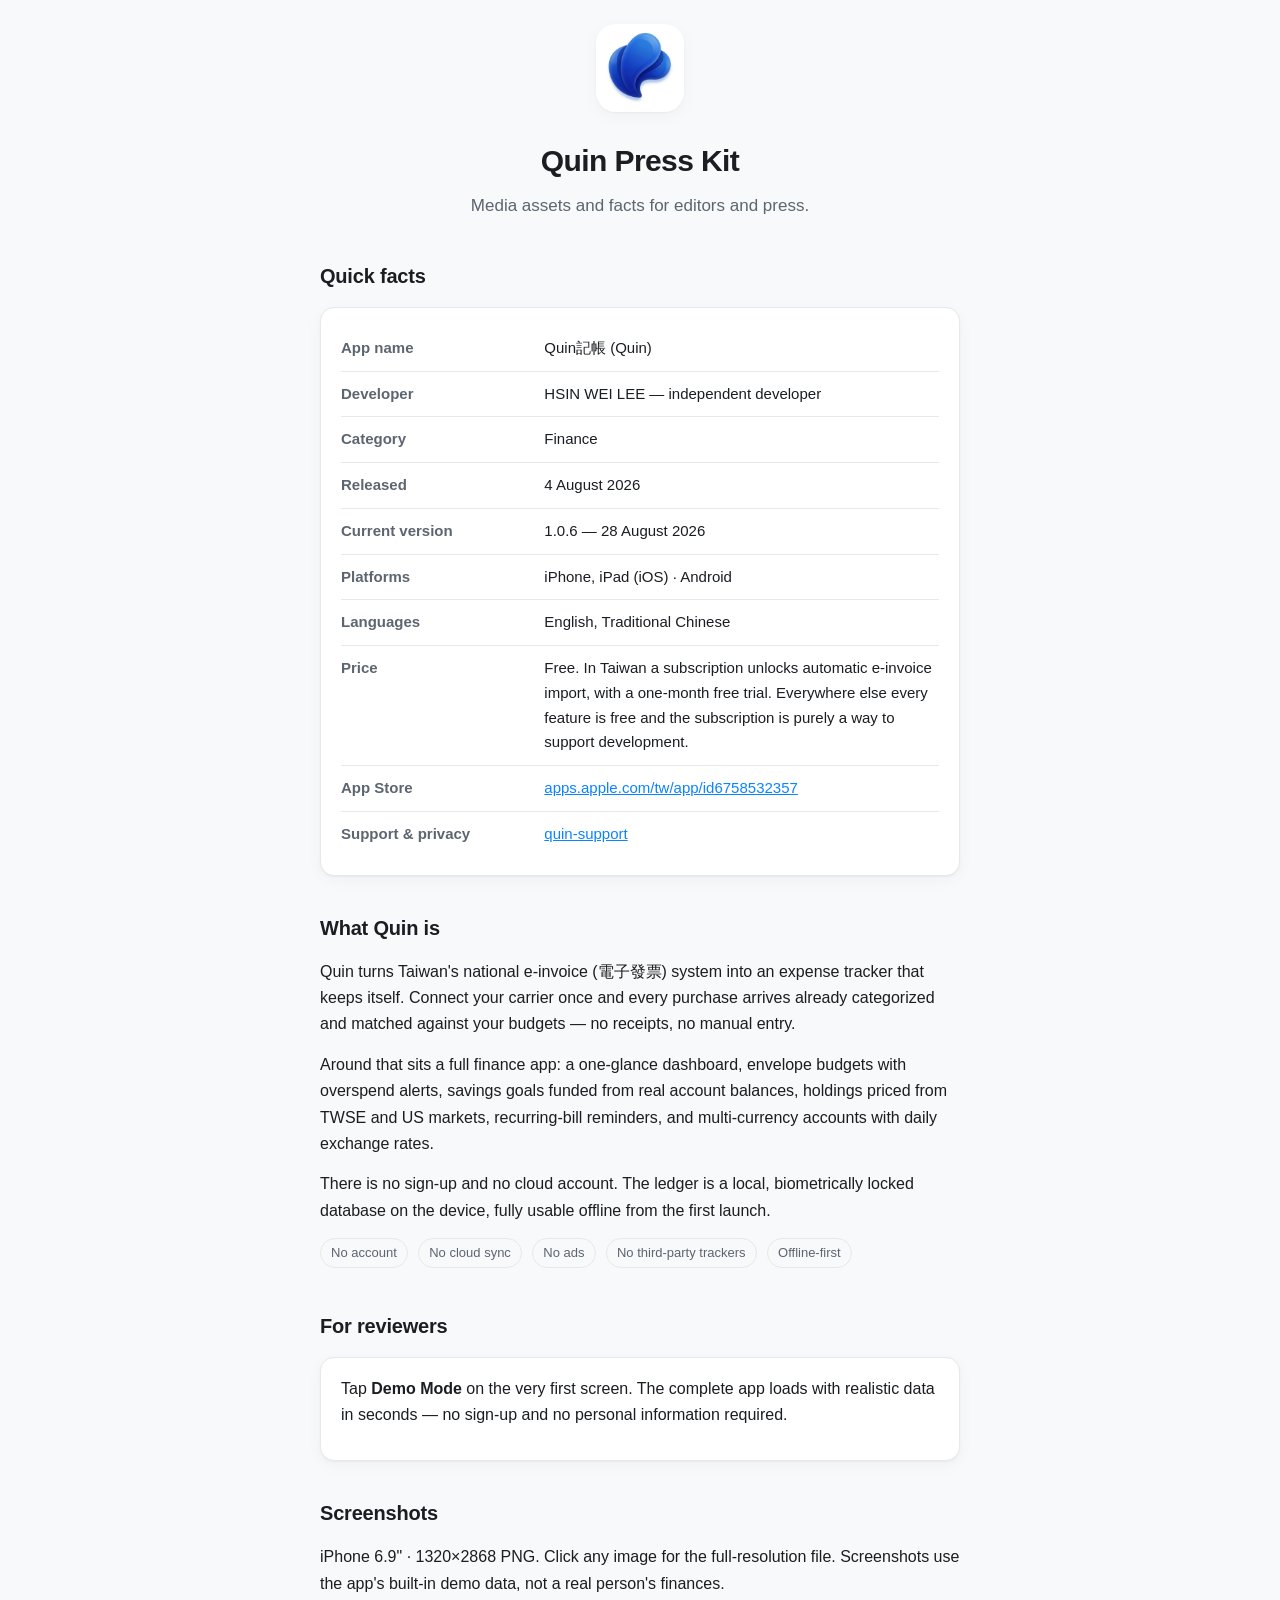
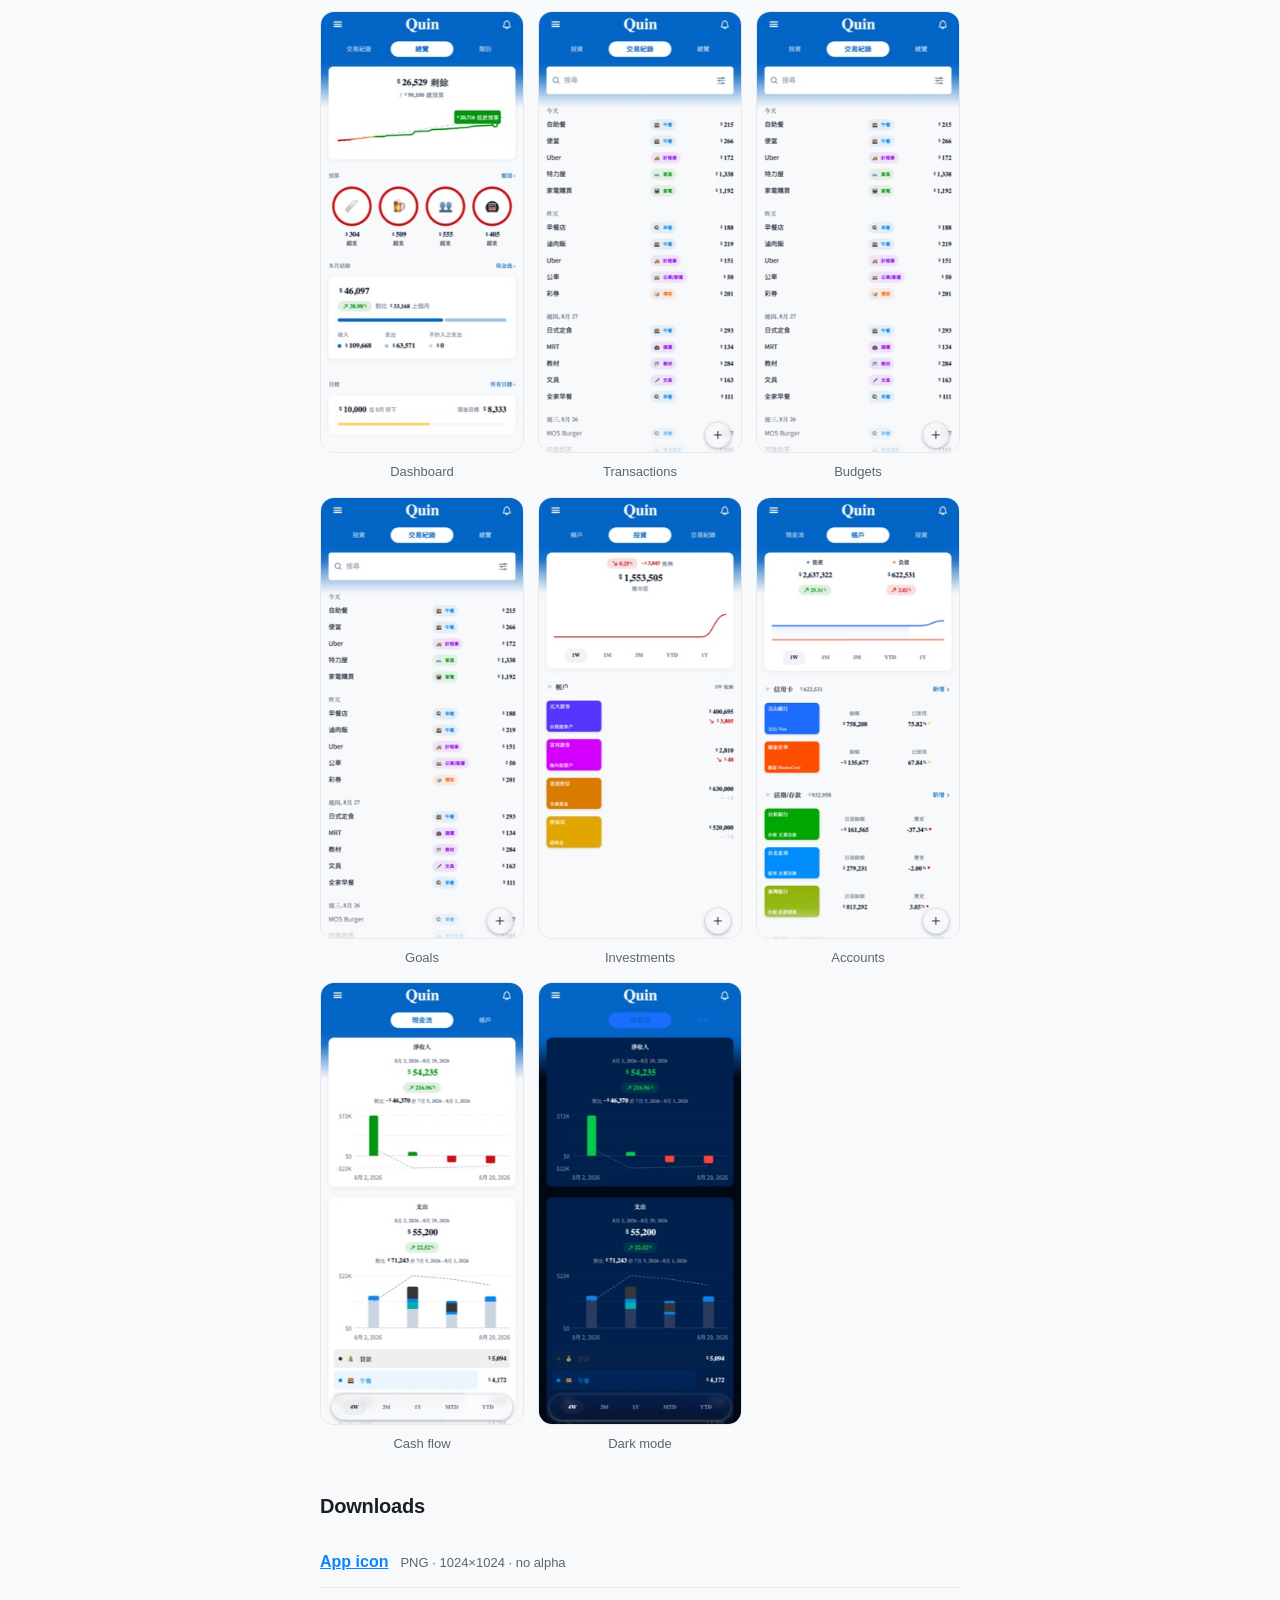
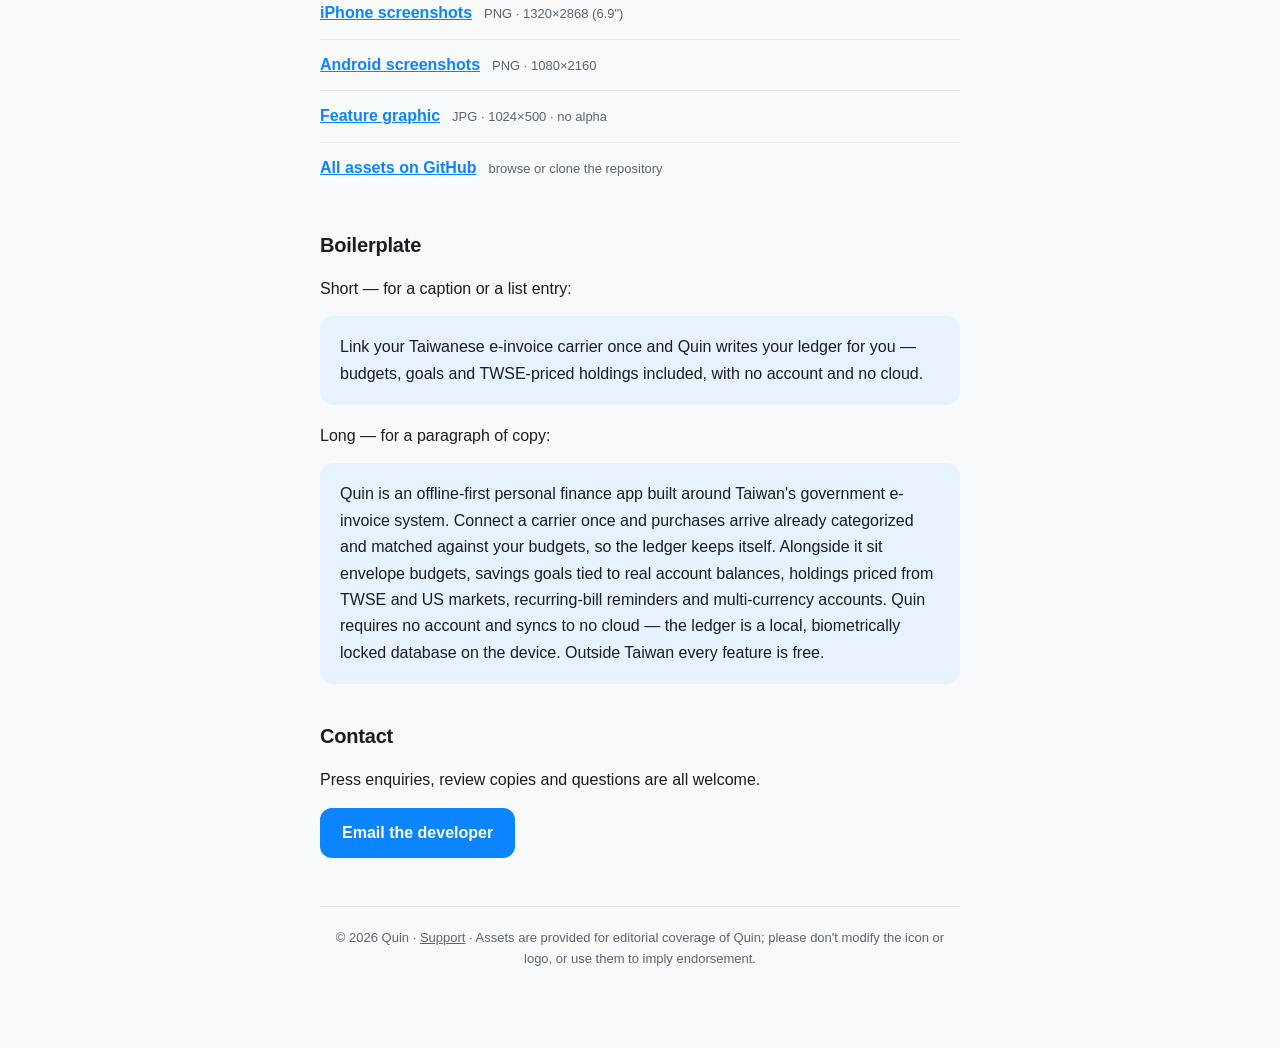
==== index.html @ 8b929ca3 "Add the Play store listing assets Play rejects screenshots whose long edge exceeds twice the short e" ====
<!DOCTYPE html>
<html lang="en">
<head>
  <meta charset="utf-8">
  <meta name="viewport" content="width=device-width, initial-scale=1">
  <title>Quin — Press Kit</title>
  <meta name="description" content="Press kit for Quin, an offline-first personal finance app that turns Taiwan's national e-invoice system into a ledger that keeps itself.">
  <link rel="icon" href="assets/icon.png">
  <link rel="stylesheet" href="assets/style.css">
</head>
<body>
  <div class="wrap">

    <header class="hero">
      <img class="logo" src="assets/icon.png" alt="Quin app icon">
      <h1>Quin Press Kit</h1>
      <p class="tagline">Media assets and facts for editors and press.</p>
    </header>

    <section>
      <h2>Quick facts</h2>
      <div class="card">
        <table class="facts">
          <tbody>
            <tr><th>App name</th><td>Quin記帳 (Quin)</td></tr>
            <tr><th>Developer</th><td>HSIN WEI LEE — independent developer</td></tr>
            <tr><th>Category</th><td>Finance</td></tr>
            <tr><th>Released</th><td>4 August 2026</td></tr>
            <tr><th>Current version</th><td>1.0.6 — 28 August 2026</td></tr>
            <tr><th>Platforms</th><td>iPhone, iPad (iOS) · Android</td></tr>
            <tr><th>Languages</th><td>English, Traditional Chinese</td></tr>
            <tr><th>Price</th><td>Free. In Taiwan a subscription unlocks automatic e-invoice import, with a one-month free trial. Everywhere else every feature is free and the subscription is purely a way to support development.</td></tr>
            <tr><th>App Store</th><td><a href="https://apps.apple.com/tw/app/id6758532357">apps.apple.com/tw/app/id6758532357</a></td></tr>
            <tr><th>Support &amp; privacy</th><td><a href="https://twentyoneisawesome.github.io/quin-support/">quin-support</a></td></tr>
          </tbody>
        </table>
      </div>
    </section>

    <section>
      <h2>What Quin is</h2>
      <p>Quin turns Taiwan's national e-invoice (電子發票) system into an expense tracker that keeps itself. Connect your carrier once and every purchase arrives already categorized and matched against your budgets — no receipts, no manual entry.</p>
      <p>Around that sits a full finance app: a one-glance dashboard, envelope budgets with overspend alerts, savings goals funded from real account balances, holdings priced from TWSE and US markets, recurring-bill reminders, and multi-currency accounts with daily exchange rates.</p>
      <p>There is no sign-up and no cloud account. The ledger is a local, biometrically locked database on the device, fully usable offline from the first launch.</p>
      <p>
        <span class="pill">No account</span>
        <span class="pill">No cloud sync</span>
        <span class="pill">No ads</span>
        <span class="pill">No third-party trackers</span>
        <span class="pill">Offline-first</span>
      </p>
    </section>

    <section>
      <h2>For reviewers</h2>
      <div class="card">
        <p>Tap <strong>Demo Mode</strong> on the very first screen. The complete app loads with realistic data in seconds — no sign-up and no personal information required.</p>
      </div>
    </section>

    <section>
      <h2>Screenshots</h2>
      <p>iPhone 6.9" · 1320×2868 PNG. Click any image for the full-resolution file. Screenshots use the app's built-in demo data, not a real person's finances.</p>
      <div class="shots">
        <figure>
          <a href="assets/screenshots/iphone/01_dashboard.png">
            <img src="assets/screenshots/iphone/preview/01_dashboard.jpg" alt="Budgets, upcoming bills and net income at a glance" loading="lazy">
          </a>
          <figcaption>Dashboard</figcaption>
        </figure>
        <figure>
          <a href="assets/screenshots/iphone/02_transactions.png">
            <img src="assets/screenshots/iphone/preview/02_transactions.jpg" alt="Purchases imported from the e-invoice carrier, already categorized" loading="lazy">
          </a>
          <figcaption>Transactions</figcaption>
        </figure>
        <figure>
          <a href="assets/screenshots/iphone/03_categories.png">
            <img src="assets/screenshots/iphone/preview/03_categories.jpg" alt="Envelope budgets per category" loading="lazy">
          </a>
          <figcaption>Budgets</figcaption>
        </figure>
        <figure>
          <a href="assets/screenshots/iphone/04_goals.png">
            <img src="assets/screenshots/iphone/preview/04_goals.jpg" alt="Savings goals funded from real account balances" loading="lazy">
          </a>
          <figcaption>Goals</figcaption>
        </figure>
        <figure>
          <a href="assets/screenshots/iphone/05_investments.png">
            <img src="assets/screenshots/iphone/preview/05_investments.jpg" alt="Holdings priced from TWSE and US markets" loading="lazy">
          </a>
          <figcaption>Investments</figcaption>
        </figure>
        <figure>
          <a href="assets/screenshots/iphone/06_accounts.png">
            <img src="assets/screenshots/iphone/preview/06_accounts.jpg" alt="Assets and liabilities grouped by type" loading="lazy">
          </a>
          <figcaption>Accounts</figcaption>
        </figure>
        <figure>
          <a href="assets/screenshots/iphone/07_cashflow.png">
            <img src="assets/screenshots/iphone/preview/07_cashflow.jpg" alt="Income and spending over time" loading="lazy">
          </a>
          <figcaption>Cash flow</figcaption>
        </figure>
        <figure>
          <a href="assets/screenshots/iphone/08_cashflow_dark.png">
            <img src="assets/screenshots/iphone/preview/08_cashflow_dark.jpg" alt="The same screen following the system theme" loading="lazy">
          </a>
          <figcaption>Dark mode</figcaption>
        </figure>
      </div>
    </section>

    <section>
      <h2>Downloads</h2>
      <ul class="dl">
        <li><span class="what"><a href="assets/icon/quin-icon-1024.png">App icon</a></span> <span class="meta">PNG · 1024×1024 · no alpha</span></li>
        <li><span class="what"><a href="assets/screenshots/iphone/">iPhone screenshots</a></span> <span class="meta">PNG · 1320×2868 (6.9")</span></li>
        <li><span class="what"><a href="assets/screenshots/android/">Android screenshots</a></span> <span class="meta">PNG · 1080×2160</span></li>
        <li><span class="what"><a href="assets/promo/quin-feature-graphic-1024x500.jpg">Feature graphic</a></span> <span class="meta">JPG · 1024×500 · no alpha</span></li>
        <li><span class="what"><a href="https://github.com/twentyoneisawesome/quin-press-kit">All assets on GitHub</a></span> <span class="meta">browse or clone the repository</span></li>
      </ul>
    </section>

    <section>
      <h2>Boilerplate</h2>
      <p>Short — for a caption or a list entry:</p>
      <div class="boiler">
        <p>Link your Taiwanese e-invoice carrier once and Quin writes your ledger for you — budgets, goals and TWSE-priced holdings included, with no account and no cloud.</p>
      </div>
      <p style="margin-top:18px">Long — for a paragraph of copy:</p>
      <div class="boiler">
        <p>Quin is an offline-first personal finance app built around Taiwan's government e-invoice system. Connect a carrier once and purchases arrive already categorized and matched against your budgets, so the ledger keeps itself. Alongside it sit envelope budgets, savings goals tied to real account balances, holdings priced from TWSE and US markets, recurring-bill reminders and multi-currency accounts. Quin requires no account and syncs to no cloud — the ledger is a local, biometrically locked database on the device. Outside Taiwan every feature is free.</p>
      </div>
    </section>

    <section>
      <h2>Contact</h2>
      <p>Press enquiries, review copies and questions are all welcome.</p>
      <p><a class="contact-btn" href="mailto:twentyoneisawesome@gmail.com?subject=Quin%20Press%20Enquiry">Email the developer</a></p>
    </section>

    <footer>
      <p>© 2026 Quin · <a href="https://twentyoneisawesome.github.io/quin-support/">Support</a> · Assets are provided for editorial coverage of Quin; please don't modify the icon or logo, or use them to imply endorsement.</p>
    </footer>

  </div>
</body>
</html>
---- assets/style.css ----
:root {
  --bg: #f8f9fa;
  --surface: #ffffff;
  --border: #e6e8eb;
  --text: #1a1d21;
  --muted: #5c6570;
  --accent: #0a84ff;
  --accent-soft: #e6f2ff;
  --shadow: 0 1px 2px rgba(0, 0, 0, 0.04), 0 4px 16px rgba(0, 0, 0, 0.04);
}

@media (prefers-color-scheme: dark) {
  :root {
    --bg: #000814;
    --surface: #0e1826;
    --border: #1f2c3d;
    --text: #eef2f7;
    --muted: #97a3b4;
    --accent: #4aa3ff;
    --accent-soft: #12263e;
    --shadow: none;
  }
}

* {
  box-sizing: border-box;
}

html {
  -webkit-text-size-adjust: 100%;
}

body {
  margin: 0;
  padding: 0;
  background: var(--bg);
  color: var(--text);
  font-family: -apple-system, BlinkMacSystemFont, "Segoe UI", Roboto,
    "Helvetica Neue", "PingFang TC", "PingFang SC", "Hiragino Sans",
    "Noto Sans CJK", "Apple SD Gothic Neo", sans-serif;
  line-height: 1.65;
  -webkit-font-smoothing: antialiased;
}

.wrap {
  max-width: 680px;
  margin: 0 auto;
  padding: 24px 20px 64px;
}

.langbar {
  display: flex;
  flex-wrap: wrap;
  gap: 8px;
  justify-content: center;
  margin-bottom: 28px;
  font-size: 14px;
}

.langbar a {
  color: var(--muted);
  text-decoration: none;
  padding: 4px 10px;
  border-radius: 999px;
  border: 1px solid var(--border);
  white-space: nowrap;
}

.langbar a.active {
  color: #fff;
  background: var(--accent);
  border-color: var(--accent);
}

.langbar a:hover {
  border-color: var(--accent);
  color: var(--accent);
}

.langbar a.active:hover {
  color: #fff;
}

header.hero {
  text-align: center;
  margin-bottom: 40px;
}

header.hero img.logo {
  width: 88px;
  height: 88px;
  border-radius: 20px;
  box-shadow: var(--shadow);
}

header.hero h1 {
  font-size: 30px;
  margin: 16px 0 6px;
  letter-spacing: -0.02em;
}

header.hero p.tagline {
  color: var(--muted);
  font-size: 17px;
  margin: 0;
}

section {
  margin-bottom: 36px;
}

h2 {
  font-size: 20px;
  margin: 0 0 14px;
  letter-spacing: -0.01em;
}

p {
  margin: 0 0 14px;
}

.card {
  background: var(--surface);
  border: 1px solid var(--border);
  border-radius: 14px;
  padding: 18px 20px;
  box-shadow: var(--shadow);
}

.faq h3 {
  font-size: 16px;
  margin: 0 0 4px;
}

.faq .qa + .qa {
  margin-top: 18px;
  padding-top: 18px;
  border-top: 1px solid var(--border);
}

.faq p {
  margin: 0;
  color: var(--muted);
}

.contact-btn {
  display: inline-block;
  background: var(--accent);
  color: #fff;
  text-decoration: none;
  padding: 12px 22px;
  border-radius: 12px;
  font-weight: 600;
  font-size: 16px;
}

a {
  color: var(--accent);
}

footer {
  margin-top: 48px;
  padding-top: 20px;
  border-top: 1px solid var(--border);
  text-align: center;
  color: var(--muted);
  font-size: 13px;
}

footer a {
  color: var(--muted);
}

.legal h2 {
  margin-top: 28px;
}

.legal .updated {
  color: var(--muted);
  font-size: 14px;
  margin-top: -8px;
}

.legal ul {
  padding-left: 20px;
  color: var(--muted);
}

.legal li {
  margin-bottom: 8px;
}

/* ── Press kit additions ─────────────────────────────────────────────── */

.facts {
  width: 100%;
  border-collapse: collapse;
  font-size: 15px;
}

.facts th,
.facts td {
  text-align: left;
  vertical-align: top;
  padding: 10px 0;
  border-bottom: 1px solid var(--border);
}

.facts th {
  width: 34%;
  font-weight: 600;
  color: var(--muted);
  padding-right: 16px;
}

.facts tr:last-child th,
.facts tr:last-child td {
  border-bottom: 0;
}

.shots {
  display: grid;
  grid-template-columns: repeat(auto-fill, minmax(150px, 1fr));
  gap: 14px;
}

.shots figure {
  margin: 0;
}

.shots img {
  width: 100%;
  height: auto;
  display: block;
  border-radius: 14px;
  border: 1px solid var(--border);
  background: var(--surface);
}

.shots figcaption {
  margin-top: 8px;
  font-size: 13px;
  color: var(--muted);
  text-align: center;
}

.dl {
  list-style: none;
  margin: 0;
  padding: 0;
}

.dl li {
  padding: 12px 0;
  border-bottom: 1px solid var(--border);
  display: flex;
  flex-wrap: wrap;
  gap: 4px 12px;
  align-items: baseline;
}

.dl li:last-child {
  border-bottom: 0;
}

.dl .what {
  font-weight: 600;
}

.dl .meta {
  color: var(--muted);
  font-size: 13px;
}

.boiler {
  margin: 0;
  padding: 18px 20px;
  background: var(--accent-soft);
  border-radius: 14px;
  color: var(--text);
}

.boiler p:last-child {
  margin-bottom: 0;
}

.pill {
  display: inline-block;
  font-size: 13px;
  color: var(--muted);
  border: 1px solid var(--border);
  border-radius: 999px;
  padding: 3px 10px;
  margin: 0 6px 6px 0;
}
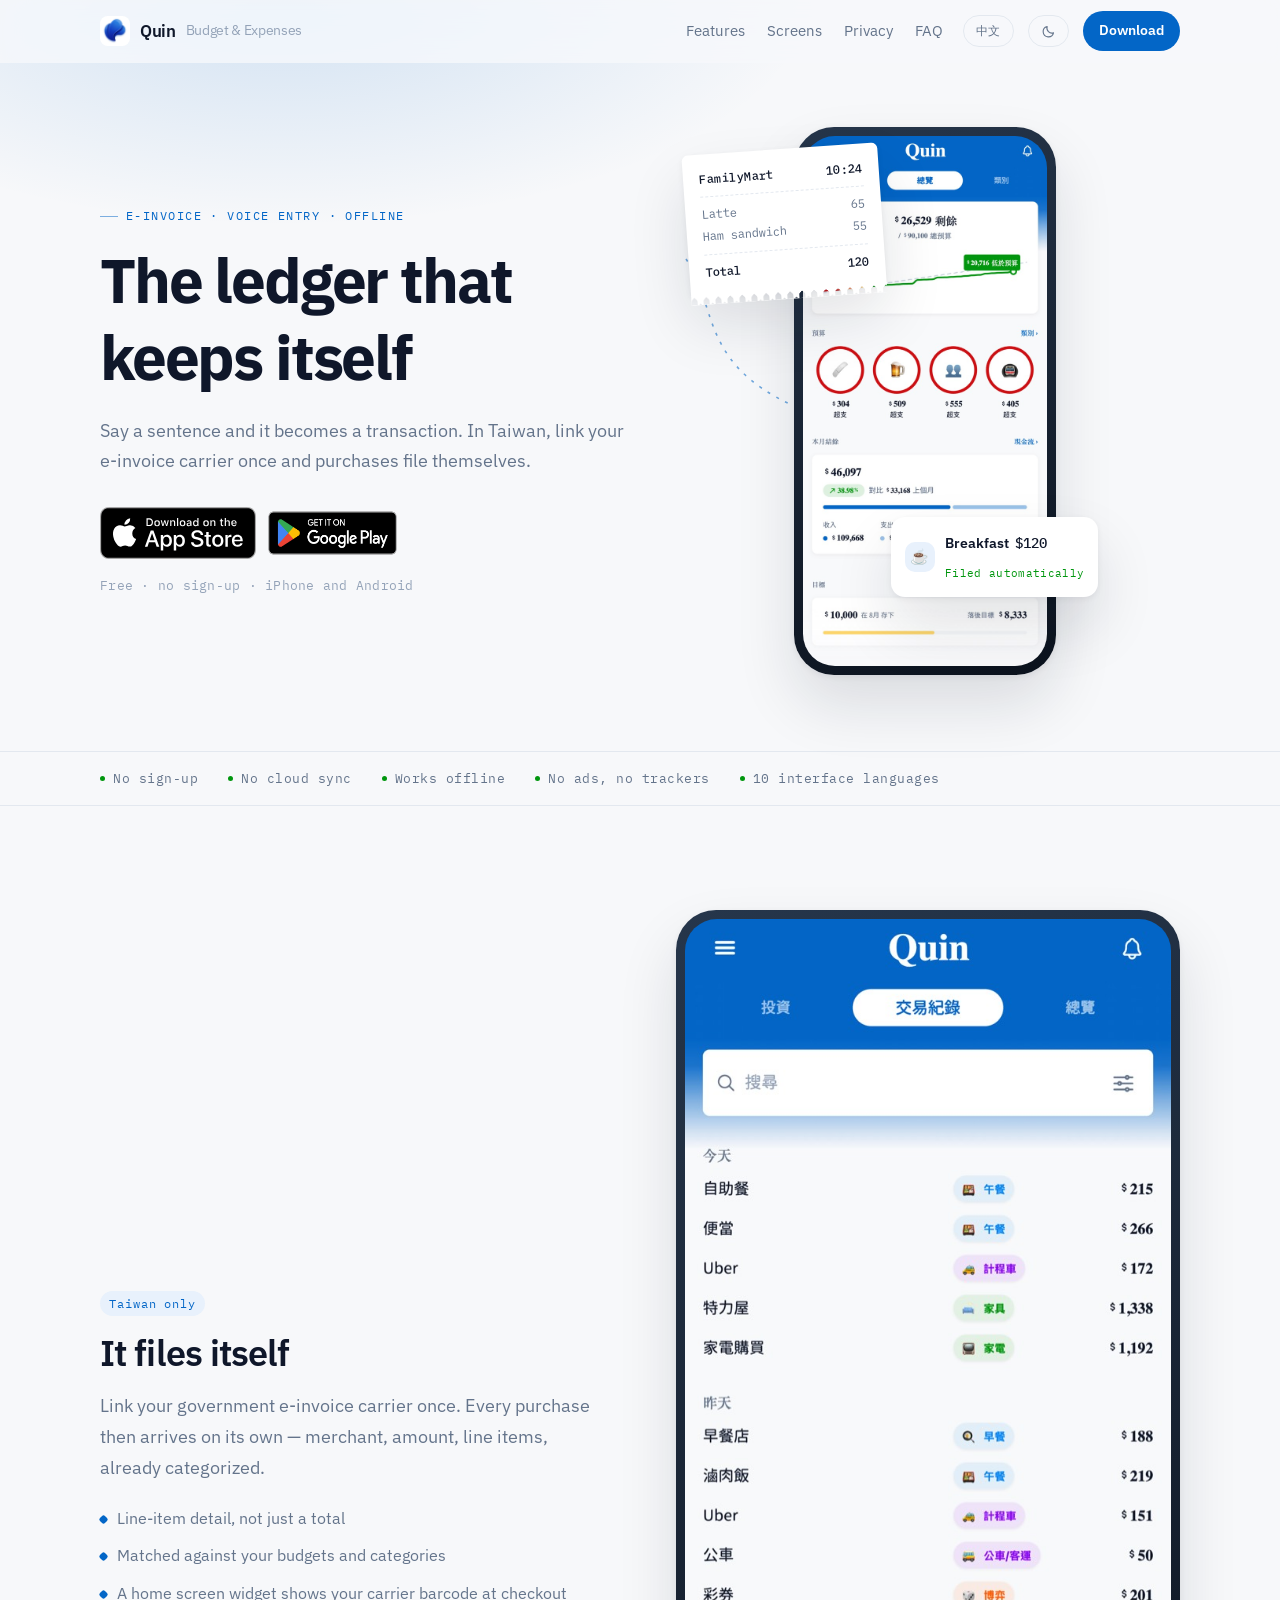
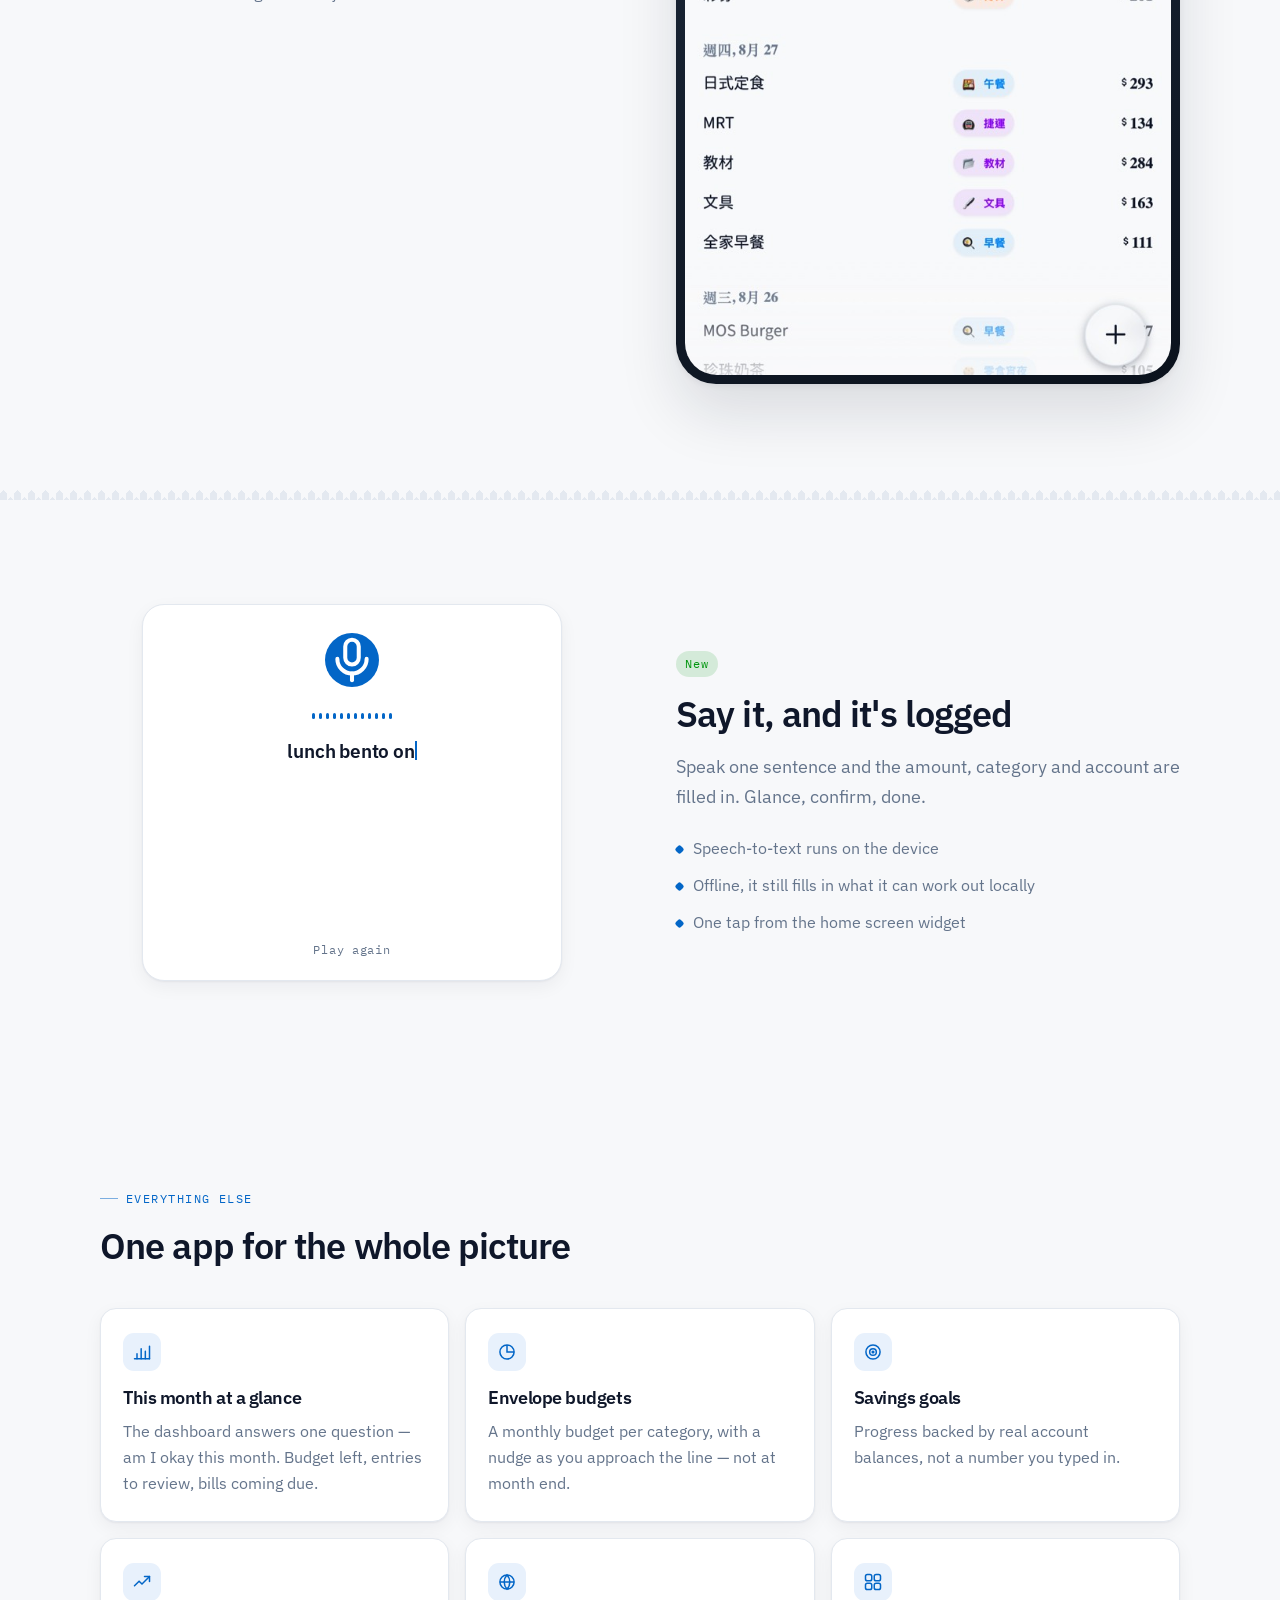
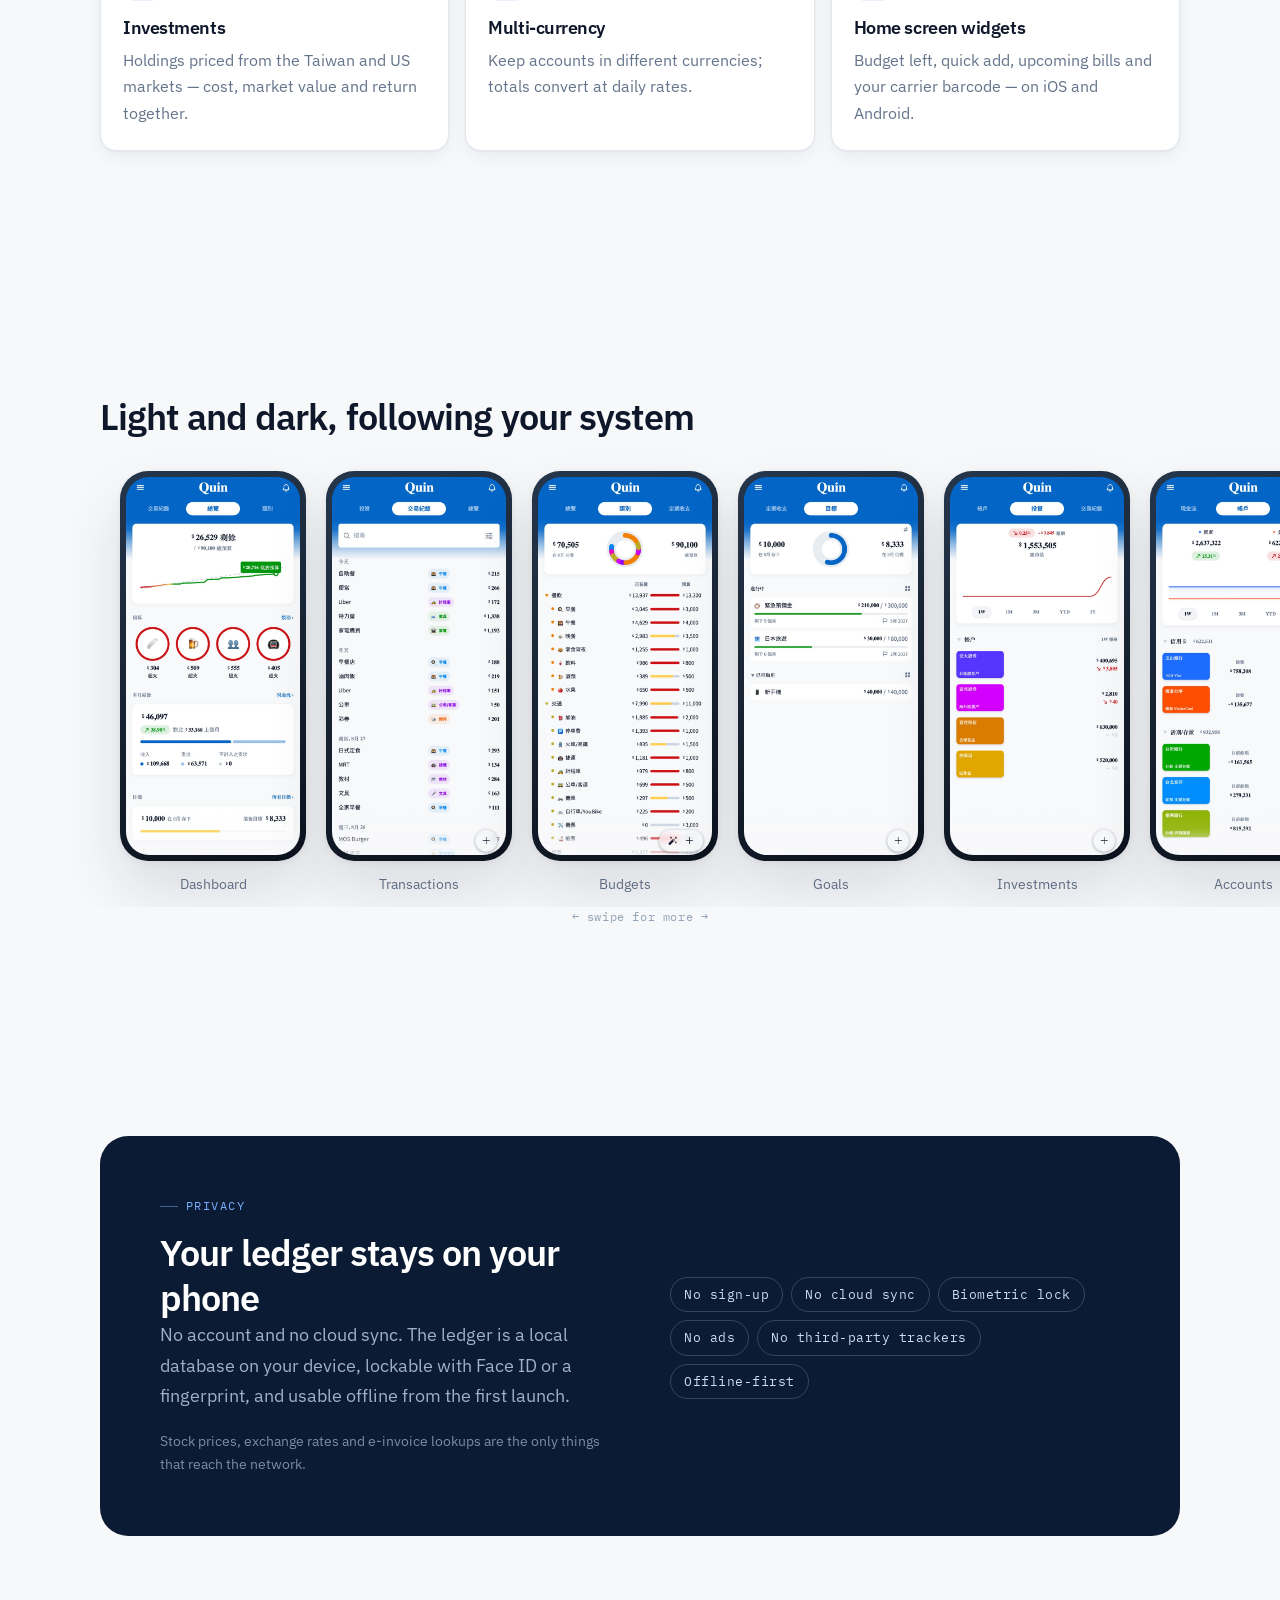
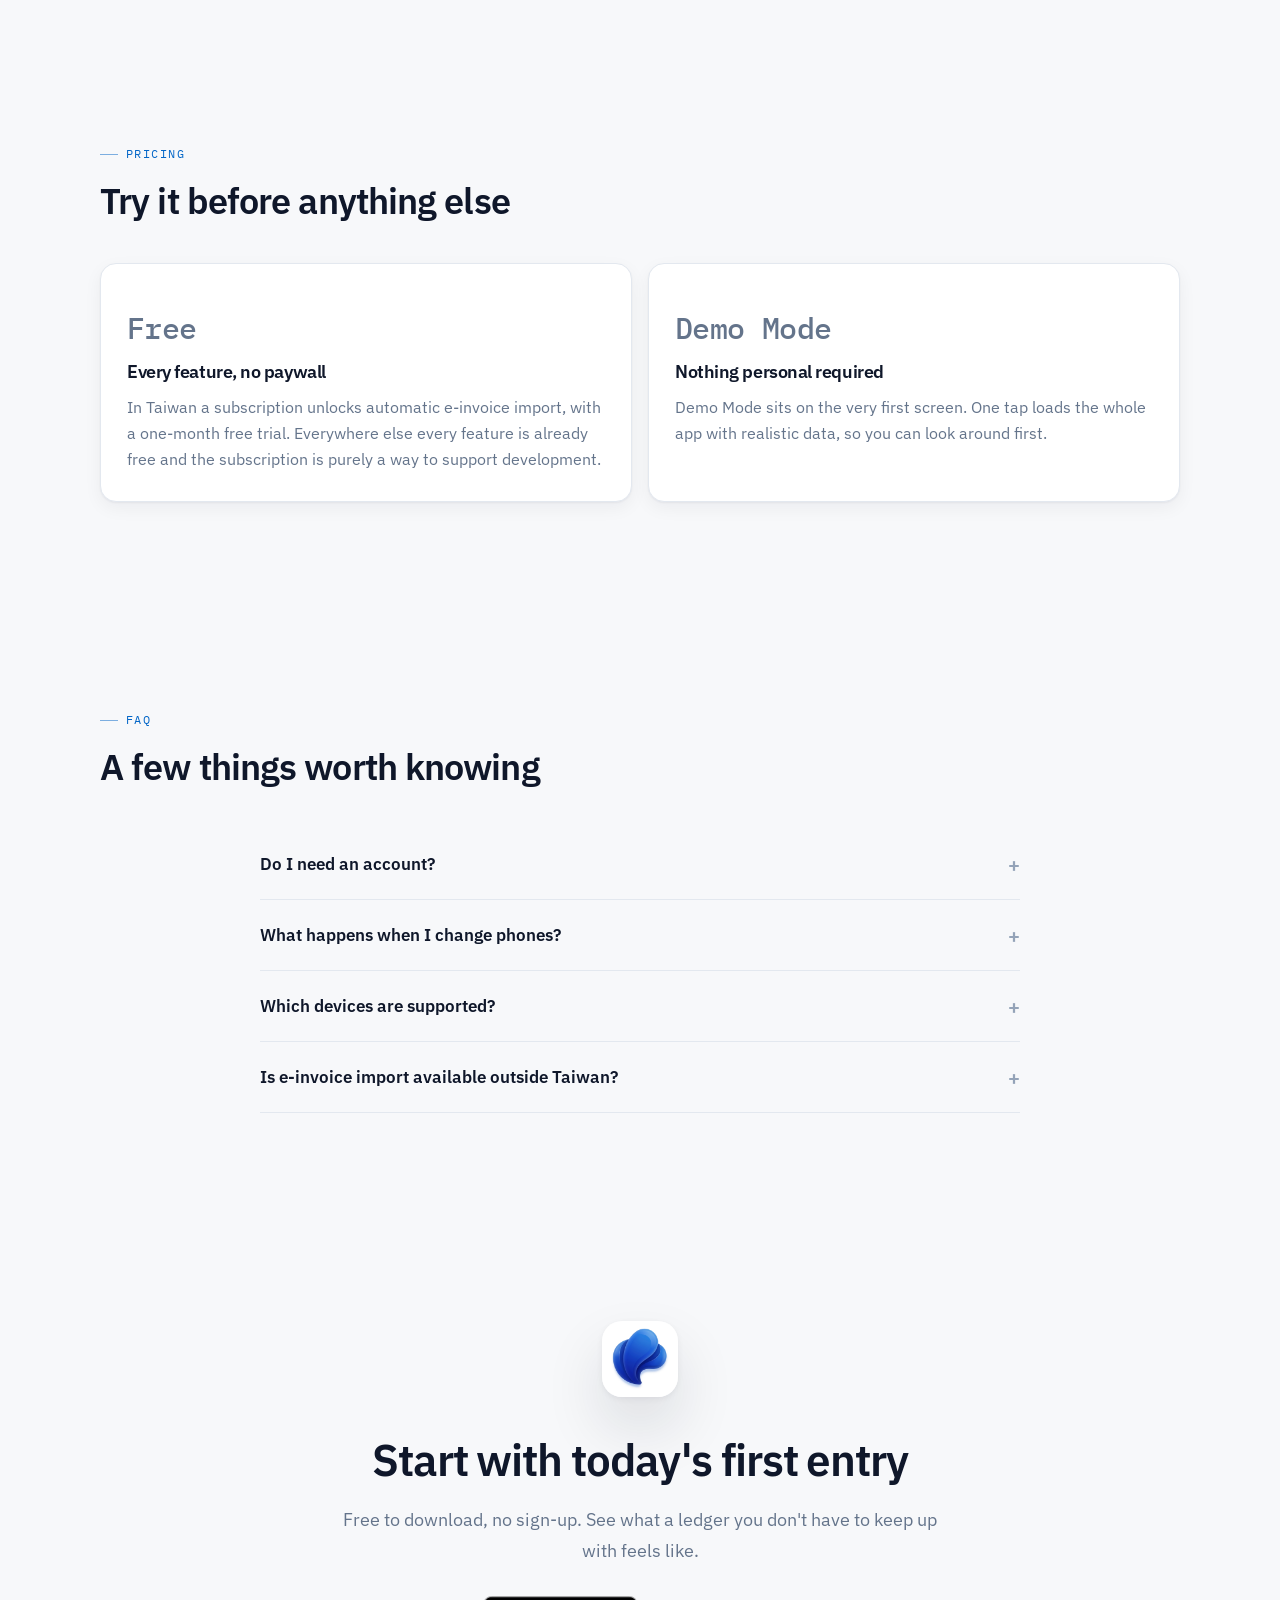
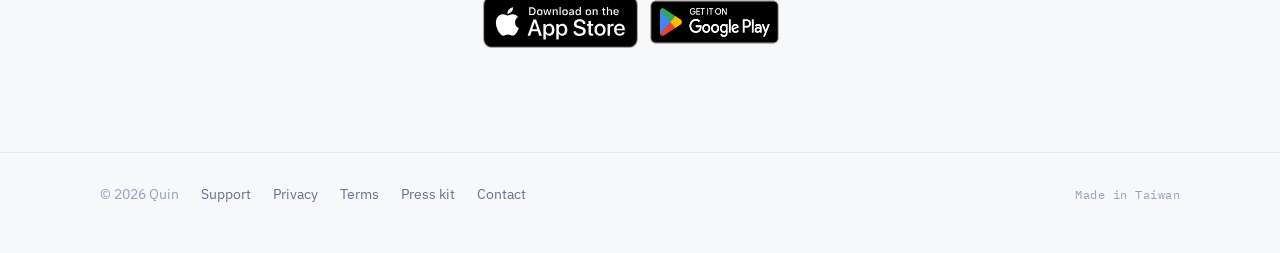
==== commit e2e31f6f: "Add a product site at the root and move the press kit to /press/ The repository now serves two pages" ====
--- a/index.html
+++ b/index.html
@@ -1,151 +1,403 @@
 <!DOCTYPE html>
-<html lang="en">
+<html lang="zh-Hant-TW" data-lang="zh">
 <head>
-  <meta charset="utf-8">
-  <meta name="viewport" content="width=device-width, initial-scale=1">
-  <title>Quin — Press Kit</title>
-  <meta name="description" content="Press kit for Quin, an offline-first personal finance app that turns Taiwan's national e-invoice system into a ledger that keeps itself.">
-  <link rel="icon" href="assets/icon.png">
-  <link rel="stylesheet" href="assets/style.css">
+<meta charset="utf-8">
+<meta name="viewport" content="width=device-width, initial-scale=1, viewport-fit=cover">
+<title>Quin 快記帳 — 帳本自己會寫</title>
+<meta name="description" content="綁定電子發票載具，消費自動變成分類好的交易；說一句話也能記一筆。預算、目標、投資、多幣別都在裡面。免帳號、免雲端，離線就能用。iPhone 與 Android 免費下載。">
+<meta name="theme-color" content="#f7f8fa" media="(prefers-color-scheme: light)">
+<meta name="theme-color" content="#000814" media="(prefers-color-scheme: dark)">
+<meta name="apple-itunes-app" content="app-id=6758532357">
+<link rel="icon" href="assets/icon.png">
+<link rel="apple-touch-icon" href="assets/icon.png">
+<meta property="og:type" content="website">
+<meta property="og:title" content="Quin 快記帳 — 帳本自己會寫">
+<meta property="og:description" content="電子發票自動入帳、語音記一筆。免帳號、免雲端，離線就能用。">
+<meta property="og:url" content="https://twentyoneisawesome.github.io/quin-press-kit/">
+<meta property="og:image" content="https://twentyoneisawesome.github.io/quin-press-kit/assets/promo/quin-promo-primary-1920x1080.jpg">
+<meta name="twitter:card" content="summary_large_image">
+<link rel="preconnect" href="https://fonts.googleapis.com">
+<link rel="preconnect" href="https://fonts.gstatic.com" crossorigin>
+<link href="https://fonts.googleapis.com/css2?family=IBM+Plex+Mono:wght@400;500&family=IBM+Plex+Sans:wght@400;600;700&family=IBM+Plex+Sans+TC:wght@400;600;700&display=swap" rel="stylesheet">
+<link rel="stylesheet" href="assets/site.css">
+<script>
+  // Set theme and language before first paint so nothing flashes.
+  (function () {
+    var r = document.documentElement, s = {};
+    try { s = { t: localStorage.getItem('quin-theme'), l: localStorage.getItem('quin-lang') }; } catch (e) {}
+    var dark = s.t ? s.t === 'dark' : window.matchMedia('(prefers-color-scheme: dark)').matches;
+    r.setAttribute('data-theme', dark ? 'dark' : 'light');
+    var q = new URLSearchParams(location.search);
+    if (q.get('theme')) r.setAttribute('data-theme', q.get('theme') === 'dark' ? 'dark' : 'light');
+    var lang = q.get('lang') || s.l || ((navigator.language || 'zh').toLowerCase().indexOf('zh') === 0 ? 'zh' : 'en');
+    lang = lang === 'en' ? 'en' : 'zh';
+    r.setAttribute('data-lang', lang);
+    r.setAttribute('lang', lang === 'zh' ? 'zh-Hant-TW' : 'en');
+  })();
+</script>
 </head>
+
 <body>
+
+<header class="top">
   <div class="wrap">
-
-    <header class="hero">
-      <img class="logo" src="assets/icon.png" alt="Quin app icon">
-      <h1>Quin Press Kit</h1>
-      <p class="tagline">Media assets and facts for editors and press.</p>
-    </header>
-
-    <section>
-      <h2>Quick facts</h2>
-      <div class="card">
-        <table class="facts">
-          <tbody>
-            <tr><th>App name</th><td>Quin記帳 (Quin)</td></tr>
-            <tr><th>Developer</th><td>HSIN WEI LEE — independent developer</td></tr>
-            <tr><th>Category</th><td>Finance</td></tr>
-            <tr><th>Released</th><td>4 August 2026</td></tr>
-            <tr><th>Current version</th><td>1.0.6 — 28 August 2026</td></tr>
-            <tr><th>Platforms</th><td>iPhone, iPad (iOS) · Android</td></tr>
-            <tr><th>Languages</th><td>English, Traditional Chinese</td></tr>
-            <tr><th>Price</th><td>Free. In Taiwan a subscription unlocks automatic e-invoice import, with a one-month free trial. Everywhere else every feature is free and the subscription is purely a way to support development.</td></tr>
-            <tr><th>App Store</th><td><a href="https://apps.apple.com/tw/app/id6758532357">apps.apple.com/tw/app/id6758532357</a></td></tr>
-            <tr><th>Support &amp; privacy</th><td><a href="https://twentyoneisawesome.github.io/quin-support/">quin-support</a></td></tr>
-          </tbody>
-        </table>
-      </div>
-    </section>
-
-    <section>
-      <h2>What Quin is</h2>
-      <p>Quin turns Taiwan's national e-invoice (電子發票) system into an expense tracker that keeps itself. Connect your carrier once and every purchase arrives already categorized and matched against your budgets — no receipts, no manual entry.</p>
-      <p>Around that sits a full finance app: a one-glance dashboard, envelope budgets with overspend alerts, savings goals funded from real account balances, holdings priced from TWSE and US markets, recurring-bill reminders, and multi-currency accounts with daily exchange rates.</p>
-      <p>There is no sign-up and no cloud account. The ledger is a local, biometrically locked database on the device, fully usable offline from the first launch.</p>
-      <p>
-        <span class="pill">No account</span>
-        <span class="pill">No cloud sync</span>
-        <span class="pill">No ads</span>
-        <span class="pill">No third-party trackers</span>
-        <span class="pill">Offline-first</span>
-      </p>
-    </section>
-
-    <section>
-      <h2>For reviewers</h2>
-      <div class="card">
-        <p>Tap <strong>Demo Mode</strong> on the very first screen. The complete app loads with realistic data in seconds — no sign-up and no personal information required.</p>
-      </div>
-    </section>
-
-    <section>
-      <h2>Screenshots</h2>
-      <p>iPhone 6.9" · 1320×2868 PNG. Click any image for the full-resolution file. Screenshots use the app's built-in demo data, not a real person's finances.</p>
-      <div class="shots">
-        <figure>
-          <a href="assets/screenshots/iphone/01_dashboard.png">
-            <img src="assets/screenshots/iphone/preview/01_dashboard.jpg" alt="Budgets, upcoming bills and net income at a glance" loading="lazy">
+    <a class="brand" href="./">
+      <img src="assets/icon.png" alt="">
+      Quin<span class="sub" data-l="zh">快記帳</span><span class="sub" data-l="en">Budget &amp; Expenses</span>
+    </a>
+    <nav>
+      <a href="#einvoice"><span data-l="zh">功能</span><span data-l="en">Features</span></a>
+      <a href="#screens"><span data-l="zh">畫面</span><span data-l="en">Screens</span></a>
+      <a href="#privacy"><span data-l="zh">隱私</span><span data-l="en">Privacy</span></a>
+      <a href="#faq"><span data-l="zh">常見問題</span><span data-l="en">FAQ</span></a>
+    </nav>
+    <button class="toggle" data-toggle="lang" type="button">EN</button>
+    <button class="toggle" data-toggle="theme" type="button" aria-label="切換深淺色 / Toggle theme">
+      <svg class="i-moon" viewBox="0 0 24 24" fill="none" stroke="currentColor" stroke-width="1.8" stroke-linecap="round" stroke-linejoin="round" aria-hidden="true">
+        <path d="M20 14.2A8.2 8.2 0 0 1 9.8 4 8.4 8.4 0 1 0 20 14.2z"/>
+      </svg>
+      <svg class="i-sun" viewBox="0 0 24 24" fill="none" stroke="currentColor" stroke-width="1.8" stroke-linecap="round" aria-hidden="true">
+        <circle cx="12" cy="12" r="4.2"/>
+        <path d="M12 2.6v2M12 19.4v2M4.2 12h-2M21.8 12h-2M6.3 6.3 4.9 4.9M19.1 19.1l-1.4-1.4M17.7 6.3l1.4-1.4M4.9 19.1l1.4-1.4"/>
+      </svg>
+    </button>
+    <a class="cta-sm" href="#download"><span data-l="zh">下載</span><span data-l="en">Download</span></a>
+  </div>
+</header>
+
+<main>
+
+  <!-- ── hero ──────────────────────────────────────────────────────── -->
+  <section class="hero">
+    <div class="wrap">
+      <div>
+        <p class="eyebrow reveal"><span data-l="zh">電子發票 × 語音記帳</span><span data-l="en">E-invoice · voice entry · offline</span></p>
+        <h1 class="reveal">
+          <span data-l="zh">帳本<br>自己會寫</span>
+          <span data-l="en">The ledger that<br>keeps itself</span>
+        </h1>
+        <p class="lede reveal">
+          <span data-l="zh">綁定電子發票載具一次，消費就自動變成分類好的交易。懶得打字，說一句話也能記一筆。</span>
+          <span data-l="en">Say a sentence and it becomes a transaction. In Taiwan, link your e-invoice carrier once and purchases file themselves.</span>
+        </p>
+        <div class="stores reveal" id="download">
+          <a href="https://apps.apple.com/tw/app/id6758532357" aria-label="Download on the App Store">
+            <img class="on-light" data-l="zh" src="assets/badges/app-store-zh.svg" alt="下載 App Store 版">
+            <img class="on-dark" data-l="zh" src="assets/badges/app-store-zh-white.svg" alt="下載 App Store 版">
+            <img class="on-light" data-l="en" src="assets/badges/app-store-en.svg" alt="Download on the App Store">
+            <img class="on-dark" data-l="en" src="assets/badges/app-store-en-white.svg" alt="Download on the App Store">
           </a>
-          <figcaption>Dashboard</figcaption>
-        </figure>
-        <figure>
-          <a href="assets/screenshots/iphone/02_transactions.png">
-            <img src="assets/screenshots/iphone/preview/02_transactions.jpg" alt="Purchases imported from the e-invoice carrier, already categorized" loading="lazy">
+          <a class="play" href="https://play.google.com/store/apps/details?id=com.twentyoneisawesome.quin" aria-label="Get it on Google Play">
+            <img data-l="zh" src="assets/badges/google-play-zh.png" alt="上 Google Play 下載">
+            <img data-l="en" src="assets/badges/google-play-en.png" alt="Get it on Google Play">
           </a>
-          <figcaption>Transactions</figcaption>
-        </figure>
-        <figure>
-          <a href="assets/screenshots/iphone/03_categories.png">
-            <img src="assets/screenshots/iphone/preview/03_categories.jpg" alt="Envelope budgets per category" loading="lazy">
-          </a>
-          <figcaption>Budgets</figcaption>
-        </figure>
-        <figure>
-          <a href="assets/screenshots/iphone/04_goals.png">
-            <img src="assets/screenshots/iphone/preview/04_goals.jpg" alt="Savings goals funded from real account balances" loading="lazy">
-          </a>
-          <figcaption>Goals</figcaption>
-        </figure>
-        <figure>
-          <a href="assets/screenshots/iphone/05_investments.png">
-            <img src="assets/screenshots/iphone/preview/05_investments.jpg" alt="Holdings priced from TWSE and US markets" loading="lazy">
-          </a>
-          <figcaption>Investments</figcaption>
-        </figure>
-        <figure>
-          <a href="assets/screenshots/iphone/06_accounts.png">
-            <img src="assets/screenshots/iphone/preview/06_accounts.jpg" alt="Assets and liabilities grouped by type" loading="lazy">
-          </a>
-          <figcaption>Accounts</figcaption>
-        </figure>
-        <figure>
-          <a href="assets/screenshots/iphone/07_cashflow.png">
-            <img src="assets/screenshots/iphone/preview/07_cashflow.jpg" alt="Income and spending over time" loading="lazy">
-          </a>
-          <figcaption>Cash flow</figcaption>
-        </figure>
-        <figure>
-          <a href="assets/screenshots/iphone/08_cashflow_dark.png">
-            <img src="assets/screenshots/iphone/preview/08_cashflow_dark.jpg" alt="The same screen following the system theme" loading="lazy">
-          </a>
-          <figcaption>Dark mode</figcaption>
-        </figure>
-      </div>
-    </section>
-
-    <section>
-      <h2>Downloads</h2>
-      <ul class="dl">
-        <li><span class="what"><a href="assets/icon/quin-icon-1024.png">App icon</a></span> <span class="meta">PNG · 1024×1024 · no alpha</span></li>
-        <li><span class="what"><a href="assets/screenshots/iphone/">iPhone screenshots</a></span> <span class="meta">PNG · 1320×2868 (6.9")</span></li>
-        <li><span class="what"><a href="assets/screenshots/android/">Android screenshots</a></span> <span class="meta">PNG · 1080×2160</span></li>
-        <li><span class="what"><a href="assets/promo/quin-feature-graphic-1024x500.jpg">Feature graphic</a></span> <span class="meta">JPG · 1024×500 · no alpha</span></li>
-        <li><span class="what"><a href="https://github.com/twentyoneisawesome/quin-press-kit">All assets on GitHub</a></span> <span class="meta">browse or clone the repository</span></li>
-      </ul>
-    </section>
-
-    <section>
-      <h2>Boilerplate</h2>
-      <p>Short — for a caption or a list entry:</p>
-      <div class="boiler">
-        <p>Link your Taiwanese e-invoice carrier once and Quin writes your ledger for you — budgets, goals and TWSE-priced holdings included, with no account and no cloud.</p>
-      </div>
-      <p style="margin-top:18px">Long — for a paragraph of copy:</p>
-      <div class="boiler">
-        <p>Quin is an offline-first personal finance app built around Taiwan's government e-invoice system. Connect a carrier once and purchases arrive already categorized and matched against your budgets, so the ledger keeps itself. Alongside it sit envelope budgets, savings goals tied to real account balances, holdings priced from TWSE and US markets, recurring-bill reminders and multi-currency accounts. Quin requires no account and syncs to no cloud — the ledger is a local, biometrically locked database on the device. Outside Taiwan every feature is free.</p>
-      </div>
-    </section>
-
-    <section>
-      <h2>Contact</h2>
-      <p>Press enquiries, review copies and questions are all welcome.</p>
-      <p><a class="contact-btn" href="mailto:twentyoneisawesome@gmail.com?subject=Quin%20Press%20Enquiry">Email the developer</a></p>
-    </section>
-
-    <footer>
-      <p>© 2026 Quin · <a href="https://twentyoneisawesome.github.io/quin-support/">Support</a> · Assets are provided for editorial coverage of Quin; please don't modify the icon or logo, or use them to imply endorsement.</p>
-    </footer>
-
+        </div>
+        <p class="fineprint reveal">
+          <span data-l="zh">免費下載 · 不用註冊 · iPhone 與 Android</span>
+          <span data-l="en">Free · no sign-up · iPhone and Android</span>
+        </p>
+      </div>
+
+      <div class="stage reveal">
+        <div class="rig">
+        <div class="slip" aria-hidden="true">
+          <div class="head"><span data-l="zh">全家便利商店</span><span data-l="en">FamilyMart</span><span>10:24</span></div>
+          <div class="row"><span data-l="zh">拿鐵</span><span data-l="en">Latte</span><span>65</span></div>
+          <div class="row"><span data-l="zh">火腿三明治</span><span data-l="en">Ham sandwich</span><span>55</span></div>
+          <div class="row total"><span data-l="zh">合計</span><span data-l="en">Total</span><span>120</span></div>
+        </div>
+
+        <svg class="flow" viewBox="0 0 150 170" aria-hidden="true">
+          <path id="flowpath" d="M12 4 C 46 54, 22 116, 142 160"/>
+          <circle r="3.4">
+            <animateMotion dur="3.4s" repeatCount="indefinite" keyPoints="0;1" keyTimes="0;1" calcMode="linear">
+              <mpath href="#flowpath"/>
+            </animateMotion>
+            <animate attributeName="opacity" values="0;1;1;0" dur="3.4s" repeatCount="indefinite"/>
+          </circle>
+        </svg>
+
+        <div class="phone">
+          <img class="shot-light" src="assets/screenshots/iphone/web/01_dashboard.jpg" width="620" height="1347" alt="Quin 總覽畫面：本月預算剩餘、各類別預算、本月結餘與目標進度">
+          <img class="shot-dark" src="assets/screenshots/iphone/web/08_cashflow_dark.jpg" width="620" height="1347" alt="Quin 深色模式的現金流畫面">
+        </div>
+
+        <div class="landed" aria-hidden="true">
+          <span class="dot">☕</span>
+          <span>
+            <span class="t1"><span data-l="zh">早餐</span><span data-l="en">Breakfast</span><span class="amt">$120</span></span><br>
+            <span class="t2"><span data-l="zh">已自動分類</span><span data-l="en">Filed automatically</span></span>
+          </span>
+        </div>
+        </div>
+      </div>
+    </div>
+  </section>
+
+  <!-- ── facts ─────────────────────────────────────────────────────── -->
+  <div class="facts">
+    <div class="wrap">
+      <span data-l="zh">不用註冊</span><span data-l="en">No sign-up</span>
+      <span data-l="zh">沒有雲端同步</span><span data-l="en">No cloud sync</span>
+      <span data-l="zh">離線可用</span><span data-l="en">Works offline</span>
+      <span data-l="zh">無廣告、無第三方追蹤</span><span data-l="en">No ads, no trackers</span>
+      <span data-l="zh">10 種介面語言</span><span data-l="en">10 interface languages</span>
+    </div>
   </div>
+
+  <!-- ── e-invoice ─────────────────────────────────────────────────── -->
+  <section class="split" id="einvoice">
+    <div class="wrap">
+      <div>
+        <span class="tag reveal"><span data-l="zh">台灣限定</span><span data-l="en">Taiwan only</span></span>
+        <h2 class="reveal"><span data-l="zh">消費完，帳就記好了</span><span data-l="en">It files itself</span></h2>
+        <p class="lede reveal">
+          <span data-l="zh">綁定手機條碼載具一次，之後每一筆消費自己進帳本 —— 店名、金額、品項明細都在，類別也分好了。</span>
+          <span data-l="en">Link your government e-invoice carrier once. Every purchase then arrives on its own — merchant, amount, line items, already categorized.</span>
+        </p>
+        <ul class="bullets reveal">
+          <li><span data-l="zh">品項明細照實記下，不是只有一個總額</span><span data-l="en">Line-item detail, not just a total</span></li>
+          <li><span data-l="zh">自動對到你的預算與類別</span><span data-l="en">Matched against your budgets and categories</span></li>
+          <li><span data-l="zh">主畫面小工具直接叫出手機條碼</span><span data-l="en">A home screen widget shows your carrier barcode at checkout</span></li>
+        </ul>
+      </div>
+      <div class="art reveal">
+        <div class="phone" style="margin:0 auto">
+          <img src="assets/screenshots/iphone/web/02_transactions.jpg" width="620" height="1347" alt="交易紀錄畫面：由電子發票匯入、已分類好的消費">
+        </div>
+      </div>
+    </div>
+  </section>
+
+  <div class="perf" aria-hidden="true"></div>
+
+  <!-- ── voice ─────────────────────────────────────────────────────── -->
+  <section class="split flip" id="voice">
+    <div class="wrap">
+      <div>
+        <span class="tag new reveal"><span data-l="zh">新功能</span><span data-l="en">New</span></span>
+        <h2 class="reveal"><span data-l="zh">說一句，就記一筆</span><span data-l="en">Say it, and it's logged</span></h2>
+        <p class="lede reveal">
+          <span data-l="zh">「午餐便當一百二十現金」說完，金額、類別、帳戶就填好了，確認一下就存檔。</span>
+          <span data-l="en">Speak one sentence and the amount, category and account are filled in. Glance, confirm, done.</span>
+        </p>
+        <ul class="bullets reveal">
+          <li><span data-l="zh">語音轉文字在裝置上完成</span><span data-l="en">Speech-to-text runs on the device</span></li>
+          <li><span data-l="zh">離線時，能判斷的欄位照樣先填好</span><span data-l="en">Offline, it still fills in what it can work out locally</span></li>
+          <li><span data-l="zh">主畫面小工具一點就開始說</span><span data-l="en">One tap from the home screen widget</span></li>
+        </ul>
+      </div>
+      <div class="art reveal">
+        <div class="demo">
+          <div class="mic">
+            <svg viewBox="0 0 24 24" fill="none" stroke="currentColor" stroke-width="1.8" stroke-linecap="round" aria-hidden="true">
+              <rect x="9" y="3" width="6" height="11" rx="3"/>
+              <path d="M5.5 11.5a6.5 6.5 0 0 0 13 0"/>
+              <path d="M12 18v3"/>
+            </svg>
+          </div>
+          <div class="wave" aria-hidden="true"><i></i><i></i><i></i><i></i><i></i><i></i><i></i><i></i><i></i><i></i><i></i><i></i></div>
+          <p class="said"></p>
+          <div class="fields">
+            <div class="f"><span class="k"><span data-l="zh">名稱</span><span data-l="en">NAME</span></span><span class="v"></span></div>
+            <div class="f"><span class="k"><span data-l="zh">金額</span><span data-l="en">AMOUNT</span></span><span class="v"></span></div>
+            <div class="f"><span class="k"><span data-l="zh">類別</span><span data-l="en">CATEGORY</span></span><span class="v"></span></div>
+            <div class="f"><span class="k"><span data-l="zh">帳戶</span><span data-l="en">ACCOUNT</span></span><span class="v"></span></div>
+          </div>
+          <button class="replay" type="button"><span data-l="zh">再播一次</span><span data-l="en">Play again</span></button>
+        </div>
+      </div>
+    </div>
+  </section>
+
+  <!-- ── feature grid ──────────────────────────────────────────────── -->
+  <section id="features">
+    <div class="wrap">
+      <p class="eyebrow reveal"><span data-l="zh">其他功能</span><span data-l="en">Everything else</span></p>
+      <h2 class="reveal"><span data-l="zh">一個 App，把錢的事看完</span><span data-l="en">One app for the whole picture</span></h2>
+
+      <div class="grid">
+        <div class="f-card reveal">
+          <div class="ico"><svg viewBox="0 0 24 24" fill="none" stroke="currentColor" stroke-width="1.8" stroke-linecap="round"><path d="M3 20h18"/><path d="M6 20v-6M11 20V8M16 20v-9M21 20V5"/></svg></div>
+          <h3><span data-l="zh">一眼看懂這個月</span><span data-l="en">This month at a glance</span></h3>
+          <p><span data-l="zh">首頁只回答一個問題：這個月還好嗎。預算剩多少、哪幾筆待確認、哪張帳單快到期。</span><span data-l="en">The dashboard answers one question — am I okay this month. Budget left, entries to review, bills coming due.</span></p>
+        </div>
+
+        <div class="f-card reveal">
+          <div class="ico"><svg viewBox="0 0 24 24" fill="none" stroke="currentColor" stroke-width="1.8"><circle cx="12" cy="12" r="8.5"/><path d="M12 3.5v8.5h8.5"/></svg></div>
+          <h3><span data-l="zh">信封式預算</span><span data-l="en">Envelope budgets</span></h3>
+          <p><span data-l="zh">每個類別一個月度預算，快超支就提醒你，不必等到月底才發現。</span><span data-l="en">A monthly budget per category, with a nudge as you approach the line — not at month end.</span></p>
+        </div>
+
+        <div class="f-card reveal">
+          <div class="ico"><svg viewBox="0 0 24 24" fill="none" stroke="currentColor" stroke-width="1.8"><circle cx="12" cy="12" r="8.5"/><circle cx="12" cy="12" r="4"/><circle cx="12" cy="12" r="1" fill="currentColor"/></svg></div>
+          <h3><span data-l="zh">儲蓄目標</span><span data-l="en">Savings goals</span></h3>
+          <p><span data-l="zh">進度是由真實帳戶餘額算出來的，不是自己填上去的數字。</span><span data-l="en">Progress backed by real account balances, not a number you typed in.</span></p>
+        </div>
+
+        <div class="f-card reveal">
+          <div class="ico"><svg viewBox="0 0 24 24" fill="none" stroke="currentColor" stroke-width="1.8" stroke-linecap="round" stroke-linejoin="round"><path d="M3 16.5l5.5-5.5 3.5 3.5L21 5.5"/><path d="M15 5.5h6v6"/></svg></div>
+          <h3><span data-l="zh">投資持股</span><span data-l="en">Investments</span></h3>
+          <p><span data-l="zh">台股與美股報價，成本、市值、報酬放在同一頁；多個券商帳戶分開算。</span><span data-l="en">Holdings priced from the Taiwan and US markets — cost, market value and return together.</span></p>
+        </div>
+
+        <div class="f-card reveal">
+          <div class="ico"><svg viewBox="0 0 24 24" fill="none" stroke="currentColor" stroke-width="1.8"><circle cx="12" cy="12" r="8.5"/><path d="M3.5 12h17"/><path d="M12 3.5c4.5 4.7 4.5 12.3 0 17-4.5-4.7-4.5-12.3 0-17z"/></svg></div>
+          <h3><span data-l="zh">多幣別帳戶</span><span data-l="en">Multi-currency</span></h3>
+          <p><span data-l="zh">不同幣別各記各的，總額依每日匯率換算。出國、海外收入都算得清楚。</span><span data-l="en">Keep accounts in different currencies; totals convert at daily rates.</span></p>
+        </div>
+
+        <div class="f-card reveal">
+          <div class="ico"><svg viewBox="0 0 24 24" fill="none" stroke="currentColor" stroke-width="1.8"><rect x="3" y="3" width="7.5" height="7.5" rx="2.2"/><rect x="13.5" y="3" width="7.5" height="7.5" rx="2.2"/><rect x="3" y="13.5" width="7.5" height="7.5" rx="2.2"/><rect x="13.5" y="13.5" width="7.5" height="7.5" rx="2.2"/></svg></div>
+          <h3><span data-l="zh">主畫面小工具</span><span data-l="en">Home screen widgets</span></h3>
+          <p><span data-l="zh">本月可花、快速記一筆、即將到期的帳單、手機條碼 —— iOS 與 Android 都有。</span><span data-l="en">Budget left, quick add, upcoming bills and your carrier barcode — on iOS and Android.</span></p>
+        </div>
+      </div>
+    </div>
+  </section>
+
+  <!-- ── screens ───────────────────────────────────────────────────── -->
+  <section id="screens">
+    <div class="wrap">
+      <p class="eyebrow reveal"><span data-l="zh">實際畫面</span><span data-l="en">Screens</span></p>
+      <h2 class="reveal"><span data-l="zh">深色淺色，跟著系統走</span><span data-l="en">Light and dark, following your system</span></h2>
+    </div>
+
+    <div class="rail">
+      <figure><div class="phone"><img loading="lazy" src="assets/screenshots/iphone/web/01_dashboard.jpg" width="620" height="1347" alt="總覽"></div><figcaption><span data-l="zh">總覽</span><span data-l="en">Dashboard</span></figcaption></figure>
+      <figure><div class="phone"><img loading="lazy" src="assets/screenshots/iphone/web/02_transactions.jpg" width="620" height="1347" alt="交易紀錄"></div><figcaption><span data-l="zh">交易紀錄</span><span data-l="en">Transactions</span></figcaption></figure>
+      <figure><div class="phone"><img loading="lazy" src="assets/screenshots/iphone/web/03_categories.jpg" width="620" height="1347" alt="預算"></div><figcaption><span data-l="zh">預算</span><span data-l="en">Budgets</span></figcaption></figure>
+      <figure><div class="phone"><img loading="lazy" src="assets/screenshots/iphone/web/04_goals.jpg" width="620" height="1347" alt="目標"></div><figcaption><span data-l="zh">目標</span><span data-l="en">Goals</span></figcaption></figure>
+      <figure><div class="phone"><img loading="lazy" src="assets/screenshots/iphone/web/05_investments.jpg" width="620" height="1347" alt="投資"></div><figcaption><span data-l="zh">投資</span><span data-l="en">Investments</span></figcaption></figure>
+      <figure><div class="phone"><img loading="lazy" src="assets/screenshots/iphone/web/06_accounts.jpg" width="620" height="1347" alt="帳戶"></div><figcaption><span data-l="zh">帳戶</span><span data-l="en">Accounts</span></figcaption></figure>
+      <figure><div class="phone"><img loading="lazy" src="assets/screenshots/iphone/web/07_cashflow.jpg" width="620" height="1347" alt="現金流"></div><figcaption><span data-l="zh">現金流</span><span data-l="en">Cash flow</span></figcaption></figure>
+      <figure><div class="phone"><img loading="lazy" src="assets/screenshots/iphone/web/08_cashflow_dark.jpg" width="620" height="1347" alt="深色模式"></div><figcaption><span data-l="zh">深色模式</span><span data-l="en">Dark mode</span></figcaption></figure>
+    </div>
+
+    <div class="wrap">
+      <p class="hint"><span data-l="zh">← 左右滑動看更多 →</span><span data-l="en">← swipe for more →</span></p>
+    </div>
+  </section>
+
+  <!-- ── privacy band ──────────────────────────────────────────────── -->
+  <section id="privacy">
+    <div class="wrap">
+      <div class="band reveal">
+        <div>
+          <p class="eyebrow"><span data-l="zh">隱私</span><span data-l="en">Privacy</span></p>
+          <h2><span data-l="zh">帳本留在你的手機裡</span><span data-l="en">Your ledger stays on your phone</span></h2>
+          <p class="lede">
+            <span data-l="zh">沒有帳號，也沒有雲端同步。資料是裝置上的本機資料庫，可以用 Face ID 或指紋上鎖，第一次打開就能離線使用。</span>
+            <span data-l="en">No account and no cloud sync. The ledger is a local database on your device, lockable with Face ID or a fingerprint, and usable offline from the first launch.</span>
+          </p>
+          <p class="note">
+            <span data-l="zh">股價、匯率與電子發票查詢需要連線，這幾件事才會對外要資料。</span>
+            <span data-l="en">Stock prices, exchange rates and e-invoice lookups are the only things that reach the network.</span>
+          </p>
+        </div>
+        <div class="pills">
+          <span data-l="zh">不用註冊</span><span data-l="en">No sign-up</span>
+          <span data-l="zh">沒有雲端同步</span><span data-l="en">No cloud sync</span>
+          <span data-l="zh">生物辨識上鎖</span><span data-l="en">Biometric lock</span>
+          <span data-l="zh">無廣告</span><span data-l="en">No ads</span>
+          <span data-l="zh">無第三方追蹤</span><span data-l="en">No third-party trackers</span>
+          <span data-l="zh">離線可用</span><span data-l="en">Offline-first</span>
+        </div>
+      </div>
+    </div>
+  </section>
+
+  <!-- ── pricing + demo mode ───────────────────────────────────────── -->
+  <section id="pricing">
+    <div class="wrap">
+      <p class="eyebrow reveal"><span data-l="zh">價格</span><span data-l="en">Pricing</span></p>
+      <h2 class="reveal"><span data-l="zh">先看看再決定</span><span data-l="en">Try it before anything else</span></h2>
+
+      <div class="two">
+        <div class="panel reveal">
+          <p class="price"><span data-l="zh">免費</span><span data-l="en">Free</span></p>
+          <h3 style="margin-top:8px"><span data-l="zh">功能全部給你</span><span data-l="en">Every feature, no paywall</span></h3>
+          <p>
+            <span data-l="zh">台灣的訂閱解鎖電子發票自動匯入，含一個月免費試用。台灣以外，所有功能本來就免費，訂閱純粹是贊助開發。</span>
+            <span data-l="en">In Taiwan a subscription unlocks automatic e-invoice import, with a one-month free trial. Everywhere else every feature is already free and the subscription is purely a way to support development.</span>
+          </p>
+        </div>
+        <div class="panel reveal">
+          <p class="price"><span data-l="zh">展示模式</span><span data-l="en">Demo Mode</span></p>
+          <h3 style="margin-top:8px"><span data-l="zh">不用填任何資料</span><span data-l="en">Nothing personal required</span></h3>
+          <p>
+            <span data-l="zh">第一個畫面就有展示模式，一鍵載入完整的示範資料，整個 App 先逛一圈再說。</span>
+            <span data-l="en">Demo Mode sits on the very first screen. One tap loads the whole app with realistic data, so you can look around first.</span>
+          </p>
+        </div>
+      </div>
+    </div>
+  </section>
+
+  <!-- ── faq ───────────────────────────────────────────────────────── -->
+  <section id="faq">
+    <div class="wrap">
+      <p class="eyebrow reveal"><span data-l="zh">常見問題</span><span data-l="en">FAQ</span></p>
+      <h2 class="reveal"><span data-l="zh">幾個先問清楚的</span><span data-l="en">A few things worth knowing</span></h2>
+
+      <div class="faq">
+        <details class="reveal">
+          <summary><span data-l="zh">要註冊帳號嗎？</span><span data-l="en">Do I need an account?</span></summary>
+          <p><span data-l="zh">不用。下載打開就能開始記，沒有註冊、沒有登入。</span><span data-l="en">No. Open the app and start — there is no sign-up and no login.</span></p>
+        </details>
+        <details class="reveal">
+          <summary><span data-l="zh">換手機的話，資料怎麼辦？</span><span data-l="en">What happens when I change phones?</span></summary>
+          <p><span data-l="zh">因為沒有雲端同步，資料是跟著這台裝置的。搬家請用設定裡的匯出／匯入。</span><span data-l="en">Because there is no cloud sync, the ledger lives on that device. Use the export and import in Settings to move it.</span></p>
+        </details>
+        <details class="reveal">
+          <summary><span data-l="zh">支援哪些裝置？</span><span data-l="en">Which devices are supported?</span></summary>
+          <p><span data-l="zh">iPhone 與 Android 手機。介面有繁體中文、英文等 10 種語言。</span><span data-l="en">iPhone and Android phones. The interface ships in 10 languages, including English and Traditional Chinese.</span></p>
+        </details>
+        <details class="reveal">
+          <summary><span data-l="zh">電子發票自動記帳，台灣以外也有嗎？</span><span data-l="en">Is e-invoice import available outside Taiwan?</span></summary>
+          <p><span data-l="zh">沒有，那是接台灣財政部的電子發票系統。其他地區用手動、語音記帳與定期帳單。</span><span data-l="en">No — it is built on Taiwan's government e-invoice system. Elsewhere you have quick manual entry, voice entry and recurring bills.</span></p>
+        </details>
+      </div>
+    </div>
+  </section>
+
+  <!-- ── closing cta ───────────────────────────────────────────────── -->
+  <section class="close">
+    <div class="wrap">
+      <img class="icon-lg reveal" src="assets/icon.png" alt="Quin">
+      <h2 class="reveal"><span data-l="zh">今天這筆，先記下來</span><span data-l="en">Start with today's first entry</span></h2>
+      <p class="lede reveal"><span data-l="zh">免費下載，不用註冊。看看一個不用每天硬撐的帳本長什麼樣子。</span><span data-l="en">Free to download, no sign-up. See what a ledger you don't have to keep up with feels like.</span></p>
+      <div class="stores reveal">
+        <a href="https://apps.apple.com/tw/app/id6758532357" aria-label="Download on the App Store">
+          <img class="on-light" data-l="zh" src="assets/badges/app-store-zh.svg" alt="下載 App Store 版">
+          <img class="on-dark" data-l="zh" src="assets/badges/app-store-zh-white.svg" alt="下載 App Store 版">
+          <img class="on-light" data-l="en" src="assets/badges/app-store-en.svg" alt="Download on the App Store">
+          <img class="on-dark" data-l="en" src="assets/badges/app-store-en-white.svg" alt="Download on the App Store">
+        </a>
+        <a class="play" href="https://play.google.com/store/apps/details?id=com.twentyoneisawesome.quin" aria-label="Get it on Google Play">
+          <img data-l="zh" src="assets/badges/google-play-zh.png" alt="上 Google Play 下載">
+          <img data-l="en" src="assets/badges/google-play-en.png" alt="Get it on Google Play">
+        </a>
+      </div>
+    </div>
+  </section>
+
+</main>
+
+<footer>
+  <div class="wrap">
+    <span>© 2026 Quin</span>
+    <a href="https://twentyoneisawesome.github.io/quin-support/"><span data-l="zh">支援</span><span data-l="en">Support</span></a>
+    <a href="https://twentyoneisawesome.github.io/quin-support/zh-tw/privacy/" data-l="zh">隱私權政策</a>
+    <a href="https://twentyoneisawesome.github.io/quin-support/en/privacy/" data-l="en">Privacy</a>
+    <a href="https://twentyoneisawesome.github.io/quin-support/zh-tw/terms/" data-l="zh">服務條款</a>
+    <a href="https://twentyoneisawesome.github.io/quin-support/en/terms/" data-l="en">Terms</a>
+    <a href="press/"><span data-l="zh">媒體素材</span><span data-l="en">Press kit</span></a>
+    <a href="mailto:twentyoneisawesome@gmail.com"><span data-l="zh">聯絡開發者</span><span data-l="en">Contact</span></a>
+    <span class="meta">Made in Taiwan</span>
+  </div>
+</footer>
+
+<script src="assets/site.js"></script>
 </body>
 </html>
--- a/assets/site.css
+++ b/assets/site.css
@@ -0,0 +1,777 @@
+/* Quin — product site
+   Palette and surfaces follow the app's own theme tokens (constants/theme.ts).
+   Motif: the 電子發票 receipt slip — mono type, torn edge, dotted flow line. */
+
+:root {
+  --paper: #f7f8fa;
+  --card: #ffffff;
+  --sunk: #eef1f5;
+  --ink: #0f172a;
+  --muted: #64748b;
+  --faint: #94a3b8;
+  --hair: #e3e8ef;
+  --blue: #0366c7;
+  --blue-ink: #0366c7;
+  --blue-soft: #e8f1fc;
+  --green: #00960e;
+  --amber: #fece4c;
+  --shadow-s: 0 1px 2px rgba(15, 23, 42, .05), 0 6px 18px rgba(15, 23, 42, .05);
+  --shadow-l: 0 2px 6px rgba(15, 23, 42, .06), 0 30px 60px rgba(15, 23, 42, .12);
+  --band: #0b1b33;
+  --radius: 16px;
+  --sans: "IBM Plex Sans", "IBM Plex Sans TC", -apple-system, BlinkMacSystemFont, "Segoe UI", "PingFang TC", "Noto Sans CJK TC", sans-serif;
+  --mono: "IBM Plex Mono", ui-monospace, SFMono-Regular, Menlo, monospace;
+}
+
+:root[data-theme="dark"] {
+  --paper: #000814;
+  --card: #001533;
+  --sunk: #00204d;
+  --ink: #ffffff;
+  --muted: #8d99b2;
+  --faint: #597caa;
+  --hair: #10294f;
+  --blue: #1c6cff;
+  --blue-ink: #78aeff;
+  --blue-soft: #00204d;
+  --green: #00cc4b;
+  --shadow-s: 0 1px 0 rgba(255, 255, 255, .02);
+  --shadow-l: 0 30px 60px rgba(0, 0, 0, .5);
+  --band: #001533;
+  color-scheme: dark;
+}
+
+* { box-sizing: border-box; }
+
+html { -webkit-text-size-adjust: 100%; scroll-behavior: smooth; }
+
+body {
+  margin: 0;
+  background: var(--paper);
+  color: var(--ink);
+  font-family: var(--sans);
+  font-size: 17px;
+  line-height: 1.7;
+  -webkit-font-smoothing: antialiased;
+  overflow-x: hidden;
+}
+
+img { max-width: 100%; height: auto; }
+
+a { color: var(--blue-ink); }
+
+:focus-visible {
+  outline: 2px solid var(--blue);
+  outline-offset: 3px;
+  border-radius: 6px;
+}
+
+/* ── language switching ─────────────────────────────────────────────── */
+:root[data-lang="zh"] [data-l="en"],
+:root[data-lang="en"] [data-l="zh"] { display: none !important; }
+
+/* ── shared bits ────────────────────────────────────────────────────── */
+.wrap { width: 100%; max-width: 1120px; margin: 0 auto; padding: 0 20px; }
+
+.eyebrow {
+  font-family: var(--mono);
+  font-size: 12px;
+  letter-spacing: .12em;
+  text-transform: uppercase;
+  color: var(--blue-ink);
+  margin: 0 0 14px;
+  display: flex;
+  align-items: center;
+  gap: 8px;
+}
+
+.eyebrow::before {
+  content: "";
+  width: 18px;
+  height: 1px;
+  background: currentColor;
+  opacity: .5;
+}
+
+h1, h2, h3 { letter-spacing: -.025em; line-height: 1.25; margin: 0; font-weight: 600; }
+
+h2 { font-size: clamp(26px, 3.6vw, 36px); }
+h3 { font-size: 18px; }
+
+p { margin: 0; }
+
+.lede { color: var(--muted); font-size: clamp(16px, 1.6vw, 18px); }
+
+section { padding: clamp(56px, 9vw, 104px) 0; }
+
+/* torn receipt edge, used as a section rule */
+.perf {
+  height: 12px;
+  background:
+    linear-gradient(45deg, transparent 50%, var(--paper) 50%) 0 0 / 14px 12px repeat-x,
+    linear-gradient(-45deg, transparent 50%, var(--paper) 50%) 7px 0 / 14px 12px repeat-x,
+    var(--hair);
+  background-repeat: repeat-x;
+  opacity: .9;
+}
+
+/* ── header ─────────────────────────────────────────────────────────── */
+.top {
+  position: sticky;
+  top: 0;
+  z-index: 40;
+  background: color-mix(in srgb, var(--paper) 82%, transparent);
+  backdrop-filter: saturate(180%) blur(14px);
+  -webkit-backdrop-filter: saturate(180%) blur(14px);
+  border-bottom: 1px solid transparent;
+  transition: border-color .3s ease;
+}
+
+.top.scrolled { border-bottom-color: var(--hair); }
+
+.top .wrap {
+  display: flex;
+  align-items: center;
+  gap: 14px;
+  height: 62px;
+}
+
+.brand {
+  display: flex;
+  align-items: center;
+  gap: 10px;
+  font-weight: 600;
+  text-decoration: none;
+  color: inherit;
+  letter-spacing: -.02em;
+  margin-right: auto;
+}
+
+.brand img { width: 30px; height: 30px; border-radius: 8px; }
+
+.brand .sub { color: var(--faint); font-weight: 400; font-size: 14px; }
+
+.top nav {
+  display: flex;
+  gap: 22px;
+  font-size: 15px;
+  margin-right: 6px;
+}
+
+.top nav a { color: var(--muted); text-decoration: none; }
+.top nav a:hover { color: var(--ink); }
+
+.toggle {
+  font-family: var(--mono);
+  font-size: 12px;
+  letter-spacing: .06em;
+  color: var(--muted);
+  background: transparent;
+  border: 1px solid var(--hair);
+  border-radius: 999px;
+  height: 32px;
+  padding: 0 12px;
+  cursor: pointer;
+  display: inline-flex;
+  align-items: center;
+  gap: 6px;
+}
+
+.toggle:hover { color: var(--ink); border-color: var(--blue); }
+
+.toggle svg { width: 15px; height: 15px; }
+
+.toggle .i-sun { display: none; }
+:root[data-theme="dark"] .toggle .i-moon { display: none; }
+:root[data-theme="dark"] .toggle .i-sun { display: block; }
+
+.top .cta-sm {
+  background: var(--blue);
+  color: #fff;
+  text-decoration: none;
+  font-size: 14px;
+  font-weight: 600;
+  padding: 8px 16px;
+  border-radius: 999px;
+  white-space: nowrap;
+}
+
+/* ── hero ───────────────────────────────────────────────────────────── */
+.hero { padding-top: clamp(36px, 5vw, 64px); padding-bottom: clamp(48px, 6vw, 76px); position: relative; }
+
+.hero::before {
+  content: "";
+  position: absolute;
+  inset: -200px 0 auto;
+  height: 620px;
+  background: radial-gradient(60% 55% at 22% 20%, color-mix(in srgb, var(--blue) 16%, transparent), transparent 70%);
+  pointer-events: none;
+  z-index: -1;
+  animation: drift 18s ease-in-out infinite alternate;
+}
+
+@keyframes drift {
+  to { transform: translate3d(6%, 3%, 0) scale(1.08); }
+}
+
+.hero .wrap {
+  display: grid;
+  grid-template-columns: 1.02fr .98fr;
+  gap: 40px;
+  align-items: center;
+}
+
+.hero h1 {
+  font-size: clamp(38px, 6.2vw, 62px);
+  font-weight: 700;
+  letter-spacing: -.035em;
+}
+
+.hero .lede { margin-top: 20px; max-width: 30em; }
+
+.stores { display: flex; flex-wrap: wrap; gap: 12px; margin-top: 30px; }
+
+.stores a {
+  display: inline-flex;
+  border-radius: 10px;
+  transition: transform .25s cubic-bezier(.2, .7, .2, 1);
+}
+
+.stores a:hover { transform: translateY(-2px); }
+
+.stores img { height: 52px; width: auto; display: block; }
+
+.stores .play img { height: 64px; margin: -6px -9px; }
+
+.stores .on-dark { display: none; }
+:root[data-theme="dark"] .stores .on-light { display: none; }
+:root[data-theme="dark"] .stores .on-dark { display: block; }
+
+.fineprint {
+  font-family: var(--mono);
+  font-size: 12.5px;
+  color: var(--faint);
+  margin-top: 16px;
+  letter-spacing: .02em;
+}
+
+/* hero stage: receipt → dotted flow → phone */
+.stage { display: flex; justify-content: center; }
+
+/* everything in the hero visual is positioned against this fixed-width rig,
+   so the receipt keeps the same relationship to the phone at any width */
+.rig { position: relative; width: min(262px, 72vw); }
+
+.phone {
+  position: relative;
+  z-index: 2;
+  width: 100%;
+  padding: 9px;
+  border-radius: 40px;
+  background: linear-gradient(160deg, #26364b, #0b121d);
+  box-shadow: var(--shadow-l);
+}
+
+.phone img {
+  display: block;
+  width: 100%;
+  border-radius: 32px;
+  background: var(--card);
+}
+
+.phone .shot-dark { display: none; }
+:root[data-theme="dark"] .phone .shot-light { display: none; }
+:root[data-theme="dark"] .phone .shot-dark { display: block; }
+
+.slip {
+  position: absolute;
+  left: -108px;
+  top: 22px;
+  width: 196px;
+  z-index: 4;
+  background: var(--card);
+  border-radius: 6px 6px 0 0;
+  box-shadow: var(--shadow-l);
+  padding: 14px 16px 12px;
+  font-family: var(--mono);
+  font-size: 12px;
+  line-height: 1.85;
+  color: var(--muted);
+  transform: rotate(-4deg);
+  animation: float 7s ease-in-out infinite;
+}
+
+:root[data-theme="dark"] .slip { box-shadow: 0 0 0 1px var(--hair), var(--shadow-l); }
+
+.slip::after {
+  content: "";
+  position: absolute;
+  left: 0;
+  right: 0;
+  bottom: -9px;
+  height: 10px;
+  background:
+    linear-gradient(45deg, transparent 50%, var(--card) 50%) 0 0 / 12px 10px repeat-x,
+    linear-gradient(-45deg, transparent 50%, var(--card) 50%) 6px 0 / 12px 10px repeat-x;
+}
+
+.slip .head {
+  color: var(--ink);
+  font-weight: 500;
+  letter-spacing: .04em;
+  border-bottom: 1px dashed var(--hair);
+  padding-bottom: 6px;
+  margin-bottom: 6px;
+  display: flex;
+  justify-content: space-between;
+}
+
+.slip .row { display: flex; justify-content: space-between; }
+.slip .total { color: var(--ink); border-top: 1px dashed var(--hair); margin-top: 6px; padding-top: 6px; font-weight: 500; }
+
+@keyframes float {
+  50% { transform: rotate(-4deg) translateY(-9px); }
+}
+
+.flow {
+  position: absolute;
+  left: -120px;
+  top: 128px;
+  width: 150px;
+  height: 170px;
+  z-index: 1;
+  overflow: visible;
+}
+
+.flow path { fill: none; stroke: var(--blue); stroke-width: 1.6; stroke-dasharray: 3 7; opacity: .55; }
+.flow circle { fill: var(--blue); }
+
+.landed {
+  position: absolute;
+  right: -42px;
+  bottom: 78px;
+  z-index: 5;
+  background: var(--card);
+  border-radius: 14px;
+  box-shadow: var(--shadow-l);
+  padding: 11px 14px;
+  display: flex;
+  align-items: center;
+  gap: 10px;
+  animation: landing 7s ease-in-out infinite;
+}
+
+:root[data-theme="dark"] .landed { box-shadow: 0 0 0 1px var(--hair), var(--shadow-l); }
+
+.landed .dot {
+  width: 30px;
+  height: 30px;
+  border-radius: 10px;
+  background: var(--blue-soft);
+  display: grid;
+  place-items: center;
+  font-size: 15px;
+}
+
+.landed .t1 { font-size: 14px; font-weight: 600; line-height: 1.3; }
+.landed .t2 { font-family: var(--mono); font-size: 11px; color: var(--green); letter-spacing: .03em; }
+.landed .amt { font-family: var(--mono); font-size: 14px; font-weight: 500; margin-left: 6px; }
+
+@keyframes landing {
+  0%, 22% { opacity: 0; transform: translateY(10px) scale(.96); }
+  34%, 88% { opacity: 1; transform: none; }
+  100% { opacity: 0; transform: translateY(10px) scale(.96); }
+}
+
+/* ── facts ticker ───────────────────────────────────────────────────── */
+.facts { border-top: 1px solid var(--hair); border-bottom: 1px solid var(--hair); }
+
+.facts .wrap {
+  display: flex;
+  flex-wrap: wrap;
+  gap: 10px 30px;
+  padding-top: 16px;
+  padding-bottom: 16px;
+  font-family: var(--mono);
+  font-size: 12.5px;
+  letter-spacing: .04em;
+  color: var(--muted);
+}
+
+.facts span { display: inline-flex; align-items: center; gap: 8px; }
+.facts span::before { content: ""; width: 5px; height: 5px; border-radius: 50%; background: var(--green); }
+
+/* ── split feature blocks ───────────────────────────────────────────── */
+.split .wrap {
+  display: grid;
+  grid-template-columns: 1fr 1fr;
+  gap: clamp(32px, 6vw, 72px);
+  align-items: center;
+}
+
+.split.flip .art { order: -1; }
+
+.split h2 + .lede { margin-top: 16px; }
+
+.tag {
+  display: inline-block;
+  font-family: var(--mono);
+  font-size: 11.5px;
+  letter-spacing: .08em;
+  padding: 3px 9px;
+  border-radius: 999px;
+  background: var(--blue-soft);
+  color: var(--blue-ink);
+  margin-bottom: 14px;
+}
+
+.tag.new { background: color-mix(in srgb, var(--green) 14%, transparent); color: var(--green); }
+
+.bullets { list-style: none; margin: 22px 0 0; padding: 0; display: grid; gap: 10px; }
+
+.bullets li { display: flex; gap: 10px; color: var(--muted); font-size: 16px; }
+
+.bullets li::before {
+  content: "";
+  flex: none;
+  width: 7px;
+  height: 7px;
+  margin-top: 11px;
+  border-radius: 2px;
+  background: var(--blue);
+  transform: rotate(45deg);
+}
+
+/* voice demo card */
+.demo {
+  background: var(--card);
+  border: 1px solid var(--hair);
+  border-radius: 22px;
+  padding: 26px 24px 22px;
+  box-shadow: var(--shadow-s);
+  max-width: 420px;
+  margin: 0 auto;
+}
+
+.demo .mic {
+  width: 54px;
+  height: 54px;
+  border-radius: 50%;
+  background: var(--blue);
+  display: grid;
+  place-items: center;
+  margin: 2px auto 0;
+  position: relative;
+  color: #fff;
+}
+
+.demo .mic::after {
+  content: "";
+  position: absolute;
+  inset: 0;
+  border-radius: 50%;
+  border: 2px solid var(--blue);
+  opacity: 0;
+}
+
+.demo.playing .mic::after { animation: ring 1.6s ease-out infinite; }
+
+@keyframes ring {
+  from { opacity: .55; transform: scale(1); }
+  to { opacity: 0; transform: scale(1.7); }
+}
+
+.demo .wave { display: flex; align-items: center; justify-content: center; gap: 4px; height: 26px; margin: 16px 0 6px; }
+
+.demo .wave i {
+  width: 3px;
+  height: 6px;
+  border-radius: 2px;
+  background: var(--faint);
+  display: block;
+}
+
+.demo.playing .wave i { animation: bar .9s ease-in-out infinite; background: var(--blue); }
+
+@keyframes bar {
+  0%, 100% { height: 6px; }
+  50% { height: 22px; }
+}
+
+.demo .said {
+  text-align: center;
+  font-size: 19px;
+  font-weight: 600;
+  min-height: 1.6em;
+  letter-spacing: -.01em;
+}
+
+.demo .said .caret {
+  display: inline-block;
+  width: 2px;
+  height: 1em;
+  background: var(--blue);
+  vertical-align: -2px;
+  animation: blink .9s steps(1) infinite;
+}
+
+@keyframes blink { 50% { opacity: 0; } }
+
+.demo .fields {
+  display: grid;
+  grid-template-columns: 1fr 1fr;
+  gap: 8px;
+  margin-top: 18px;
+}
+
+.demo .f {
+  background: var(--sunk);
+  border-radius: 10px;
+  padding: 9px 12px;
+  opacity: 0;
+  transform: translateY(6px);
+  transition: .45s cubic-bezier(.2, .7, .2, 1);
+}
+
+.demo .f.on { opacity: 1; transform: none; }
+
+.demo .f .k { font-family: var(--mono); font-size: 11px; letter-spacing: .06em; color: var(--faint); display: block; }
+.demo .f .v { font-size: 15px; font-weight: 600; }
+
+.demo .replay {
+  display: block;
+  margin: 16px auto 0;
+  font-family: var(--mono);
+  font-size: 12px;
+  letter-spacing: .06em;
+  color: var(--muted);
+  background: none;
+  border: 0;
+  cursor: pointer;
+}
+
+.demo .replay:hover { color: var(--blue-ink); }
+
+/* ── feature grid ───────────────────────────────────────────────────── */
+.grid {
+  display: grid;
+  grid-template-columns: repeat(auto-fit, minmax(300px, 1fr));
+  gap: 16px;
+  margin-top: 40px;
+}
+
+.f-card {
+  background: var(--card);
+  border: 1px solid var(--hair);
+  border-radius: var(--radius);
+  padding: 24px 22px;
+  box-shadow: var(--shadow-s);
+  transition: transform .3s cubic-bezier(.2, .7, .2, 1), border-color .3s ease;
+}
+
+.f-card:hover { transform: translateY(-3px); border-color: color-mix(in srgb, var(--blue) 45%, var(--hair)); }
+
+.f-card .ico {
+  width: 38px;
+  height: 38px;
+  border-radius: 11px;
+  background: var(--blue-soft);
+  color: var(--blue-ink);
+  display: grid;
+  place-items: center;
+  margin-bottom: 16px;
+}
+
+.f-card .ico svg { width: 20px; height: 20px; }
+
+.f-card p { color: var(--muted); font-size: 15.5px; margin-top: 8px; }
+
+/* ── screens rail ───────────────────────────────────────────────────── */
+.rail {
+  display: flex;
+  gap: 20px;
+  overflow-x: auto;
+  scroll-snap-type: x mandatory;
+  padding: 32px 20px 12px;
+  margin: 0 calc(50% - 50vw);
+  justify-content: flex-start;
+  -webkit-overflow-scrolling: touch;
+  scrollbar-width: none;
+}
+
+.rail::-webkit-scrollbar { display: none; }
+
+.rail::before, .rail::after { content: ""; flex: 0 0 max(0px, calc(50vw - 560px)); }
+
+.rail figure { margin: 0; flex: none; scroll-snap-align: center; width: 186px; }
+
+.rail .phone { width: 186px; padding: 6px; border-radius: 28px; }
+.rail .phone img { border-radius: 23px; }
+
+.rail figcaption {
+  margin-top: 12px;
+  text-align: center;
+  font-size: 13.5px;
+  color: var(--muted);
+}
+
+.hint {
+  font-family: var(--mono);
+  font-size: 12px;
+  color: var(--faint);
+  text-align: center;
+  letter-spacing: .05em;
+}
+
+/* ── privacy band ───────────────────────────────────────────────────── */
+.band {
+  background: var(--band);
+  color: #fff;
+  border-radius: 28px;
+  padding: clamp(36px, 5vw, 60px);
+  display: grid;
+  grid-template-columns: 1fr 1fr;
+  gap: clamp(28px, 5vw, 60px);
+  align-items: center;
+}
+
+.band h2 { color: #fff; }
+.band .lede { color: #9fb0cb; }
+.band .eyebrow { color: #78aeff; }
+
+.band .pills { display: flex; flex-wrap: wrap; gap: 8px; margin-top: 4px; }
+
+.band .pills span {
+  font-family: var(--mono);
+  font-size: 12.5px;
+  letter-spacing: .04em;
+  border: 1px solid rgba(255, 255, 255, .18);
+  border-radius: 999px;
+  padding: 6px 13px;
+  color: #cfdcef;
+}
+
+.band .note { font-size: 13.5px; color: #7f8ba4; margin-top: 18px; }
+
+/* ── pricing + demo ─────────────────────────────────────────────────── */
+.two {
+  display: grid;
+  grid-template-columns: 1fr 1fr;
+  gap: 16px;
+  margin-top: 40px;
+}
+
+.panel {
+  background: var(--card);
+  border: 1px solid var(--hair);
+  border-radius: var(--radius);
+  padding: 28px 26px;
+  box-shadow: var(--shadow-s);
+}
+
+.panel .price { font-family: var(--mono); font-size: 30px; font-weight: 500; letter-spacing: -.02em; }
+.panel p { color: var(--muted); font-size: 15.5px; margin-top: 10px; }
+
+/* ── faq ────────────────────────────────────────────────────────────── */
+.faq { max-width: 760px; margin: 40px auto 0; }
+
+.faq details {
+  border-bottom: 1px solid var(--hair);
+  padding: 18px 0;
+}
+
+.faq summary {
+  cursor: pointer;
+  font-weight: 600;
+  font-size: 17px;
+  list-style: none;
+  display: flex;
+  justify-content: space-between;
+  gap: 16px;
+  align-items: center;
+}
+
+.faq summary::-webkit-details-marker { display: none; }
+
+.faq summary::after {
+  content: "+";
+  font-family: var(--mono);
+  color: var(--faint);
+  font-size: 20px;
+  transition: transform .25s ease;
+}
+
+.faq details[open] summary::after { transform: rotate(45deg); }
+
+.faq p { color: var(--muted); font-size: 15.5px; margin-top: 10px; }
+
+/* ── closing cta ────────────────────────────────────────────────────── */
+.close { text-align: center; }
+.close h2 { font-size: clamp(30px, 4.6vw, 44px); }
+.close .lede { margin: 18px auto 0; max-width: 34em; }
+.close .stores { justify-content: center; }
+.close .fineprint { text-align: center; }
+.close .icon-lg { width: 76px; height: 76px; border-radius: 20px; box-shadow: var(--shadow-l); margin-bottom: 26px; }
+
+/* ── footer ─────────────────────────────────────────────────────────── */
+footer {
+  border-top: 1px solid var(--hair);
+  padding: 30px 0 46px;
+  color: var(--faint);
+  font-size: 14px;
+}
+
+footer .wrap { display: flex; flex-wrap: wrap; gap: 10px 22px; align-items: center; }
+
+footer a { color: var(--muted); text-decoration: none; }
+footer a:hover { color: var(--blue-ink); }
+
+footer .meta { margin-left: auto; font-family: var(--mono); font-size: 12px; letter-spacing: .04em; }
+
+/* ── reveal on scroll ───────────────────────────────────────────────── */
+.reveal { opacity: 0; transform: translateY(16px); }
+
+.reveal.in {
+  opacity: 1;
+  transform: none;
+  transition: opacity .7s cubic-bezier(.2, .7, .2, 1), transform .7s cubic-bezier(.2, .7, .2, 1);
+}
+
+/* ── responsive ─────────────────────────────────────────────────────── */
+@media (max-width: 1080px) and (min-width: 901px) {
+  .slip { left: -74px; width: 176px; font-size: 11.5px; }
+  .flow { left: -92px; }
+  .landed { right: -24px; }
+}
+
+@media (max-width: 900px) {
+  .hero .wrap, .split .wrap, .band, .two { grid-template-columns: 1fr; }
+  .split.flip .art { order: 0; }
+  .hero .wrap { gap: 52px; }
+  .stage { margin-top: 8px; }
+  .rig { display: flex; flex-direction: column; align-items: center; width: min(262px, 72vw); }
+  .flow { display: none; }
+  /* the slip stacks above the phone instead of covering the screen */
+  .slip { position: relative; left: auto; top: auto; width: 190px; margin: 0 86px -20px 0; font-size: 11.5px; }
+  .landed { right: max(0px, calc(50% - 168px)); bottom: 52px; }
+  .top nav { display: none; }
+  .rail::before, .rail::after { flex-basis: 4px; }
+}
+
+@media (max-width: 460px) {
+  body { font-size: 16px; }
+  .brand .sub { display: none; }
+  .stores img, .stores .play img { height: 46px; }
+  .demo .fields { grid-template-columns: 1fr; }
+  .band { border-radius: 20px; padding: 28px 22px; }
+}
+
+@media (prefers-reduced-motion: reduce) {
+  html { scroll-behavior: auto; }
+  *, *::before, *::after {
+    animation: none !important;
+    transition: none !important;
+  }
+  .reveal { opacity: 1; transform: none; }
+  .landed { opacity: 1; }
+}
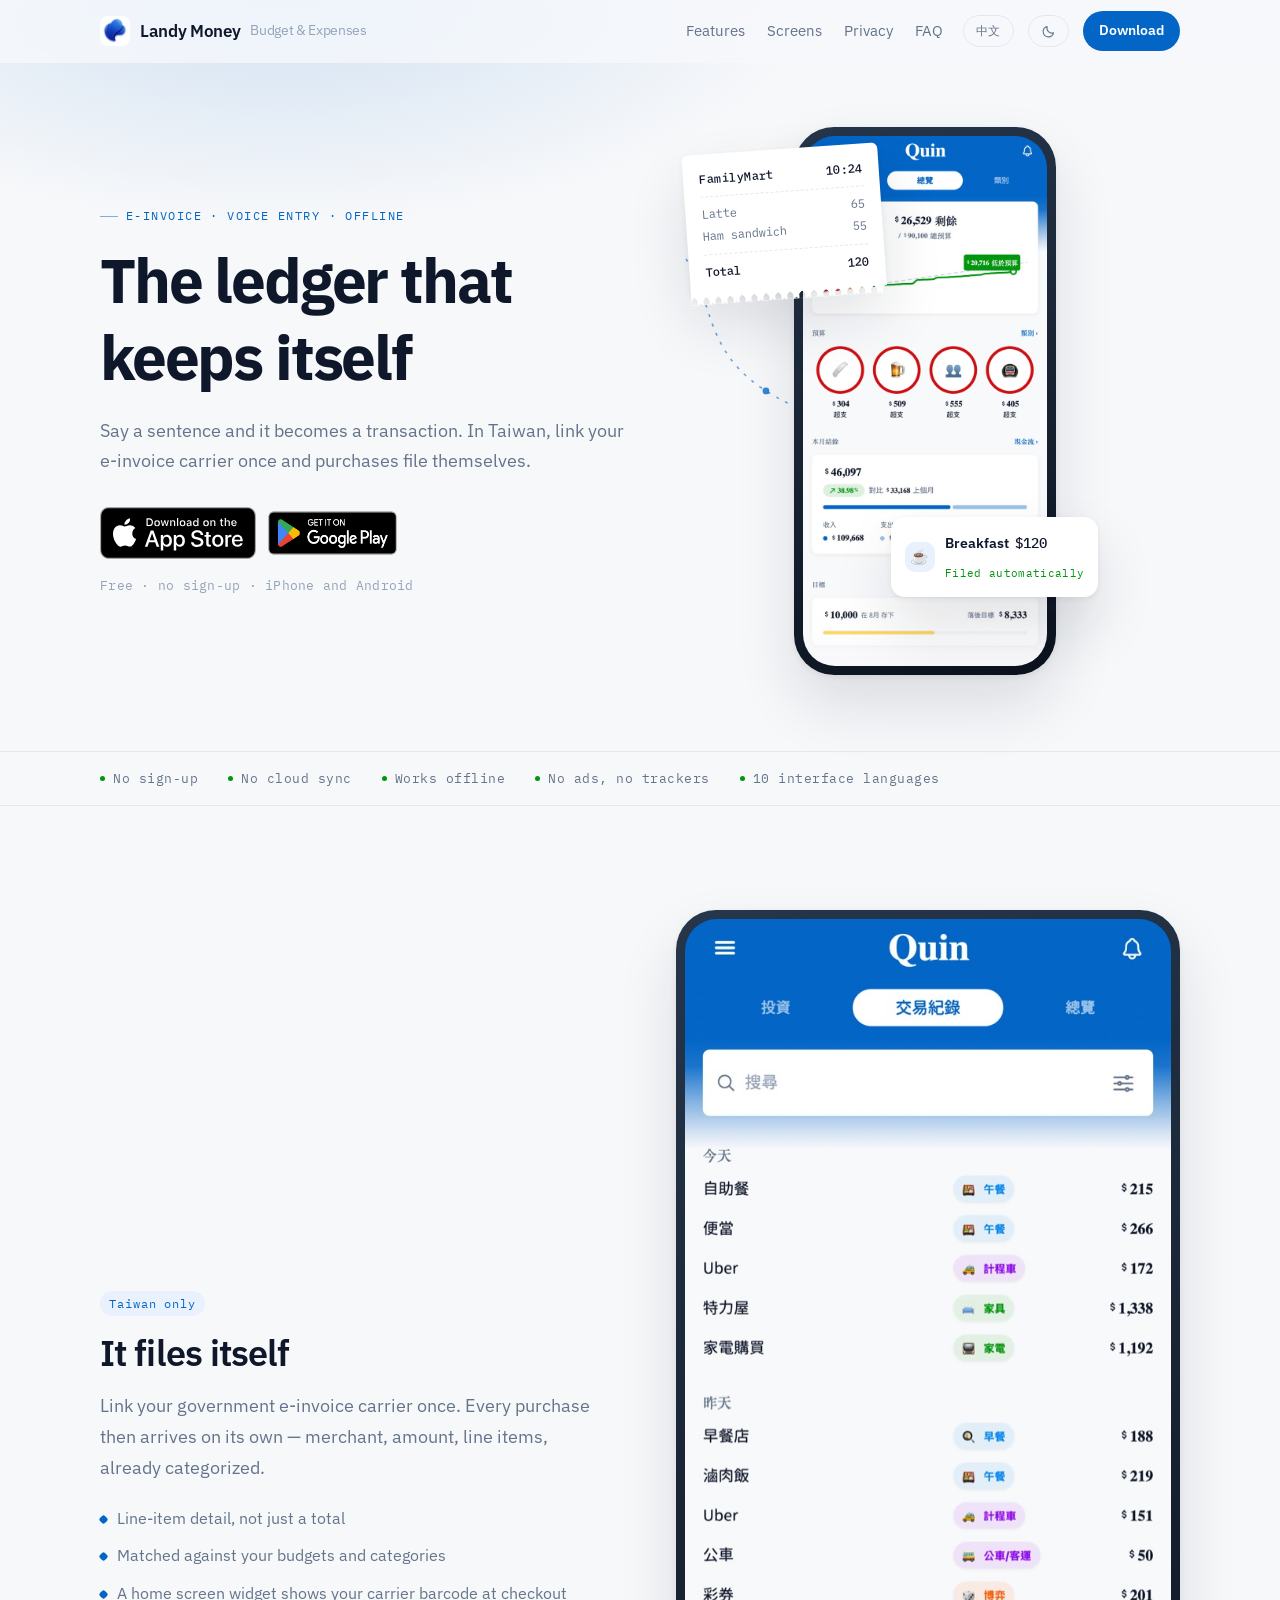
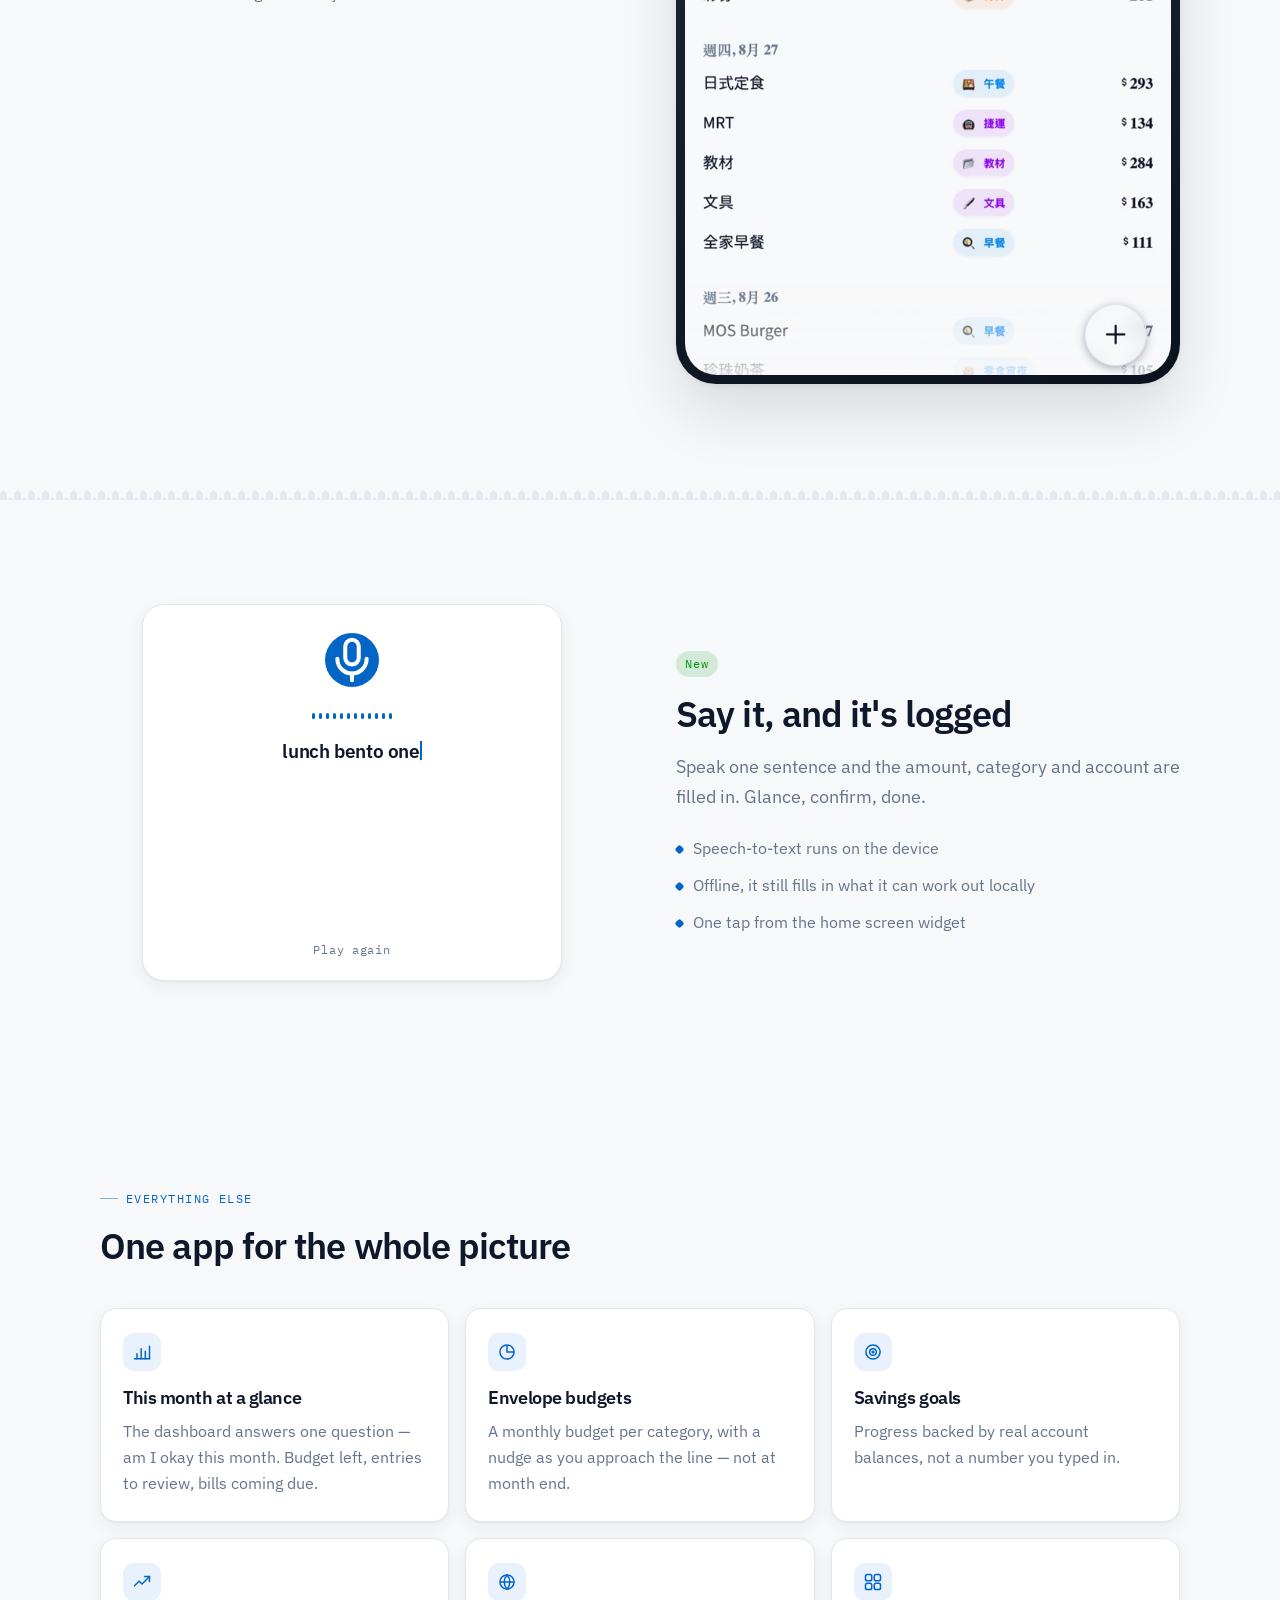
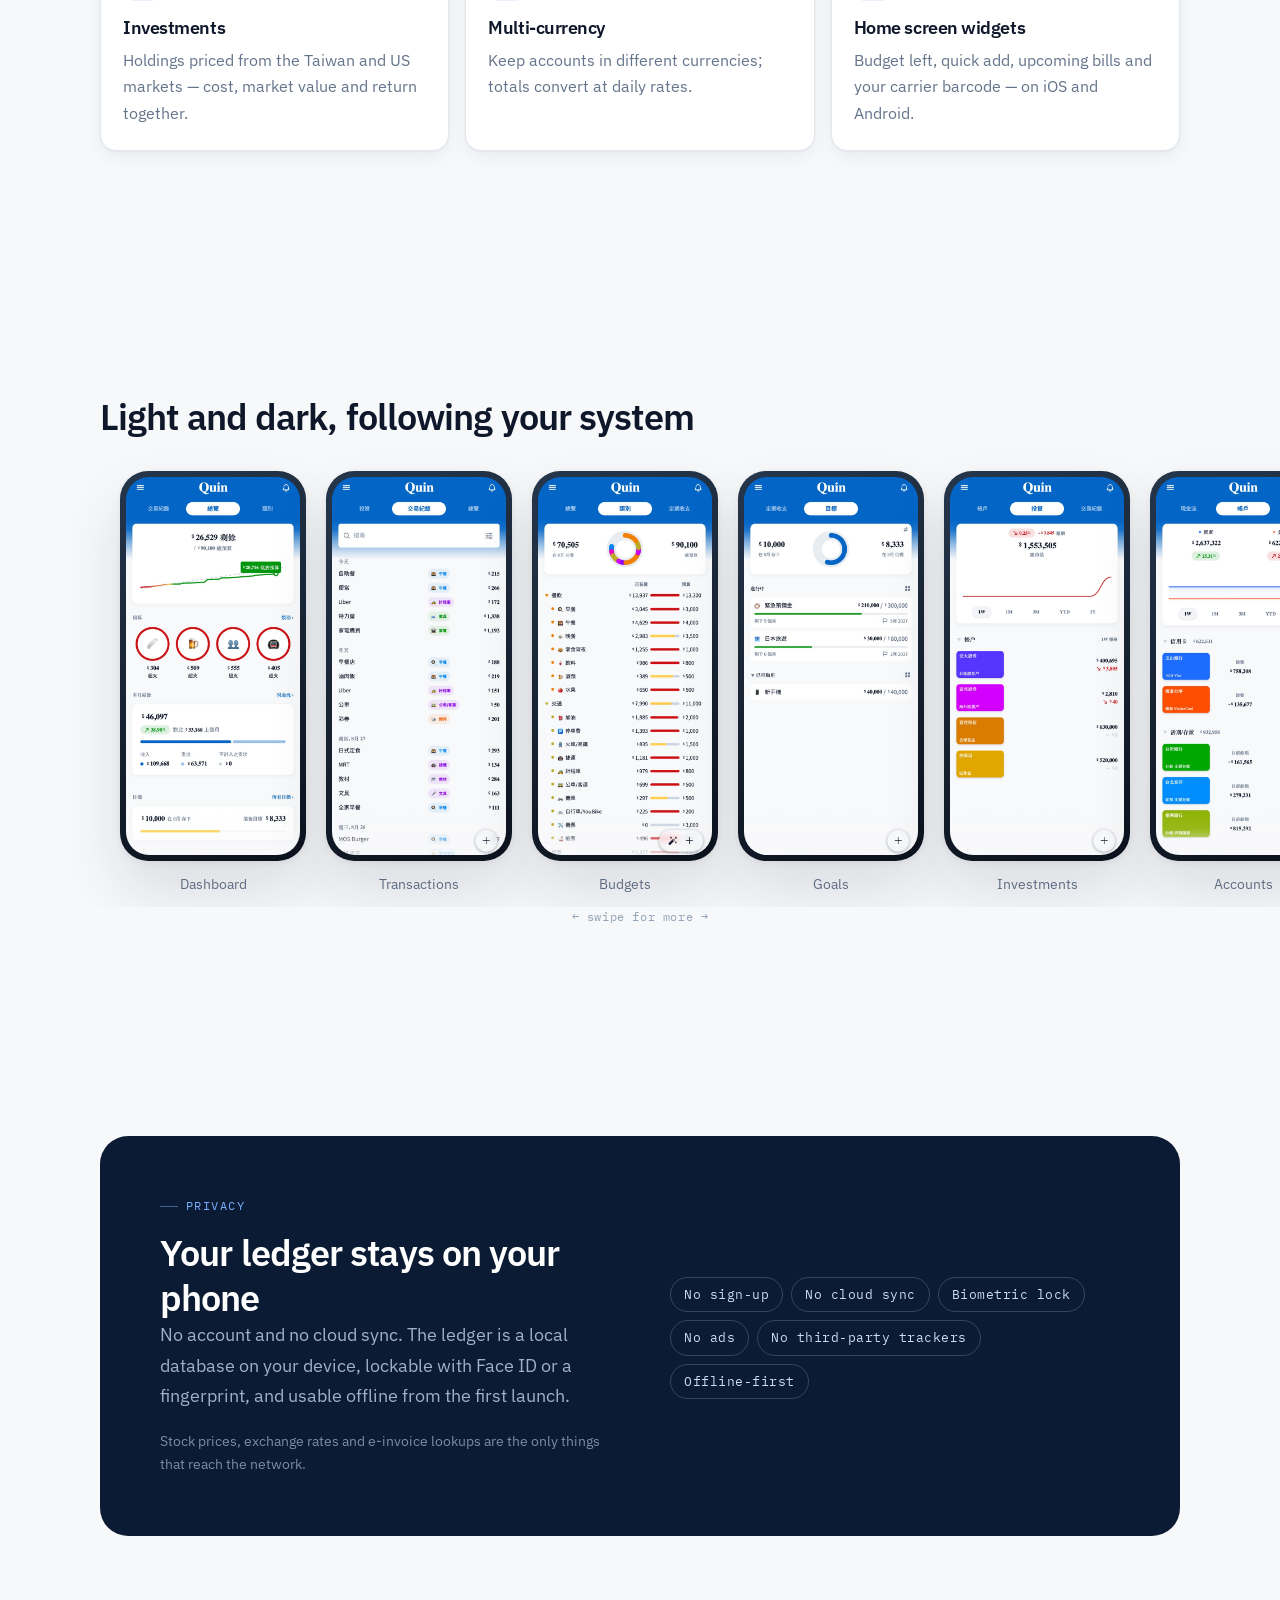
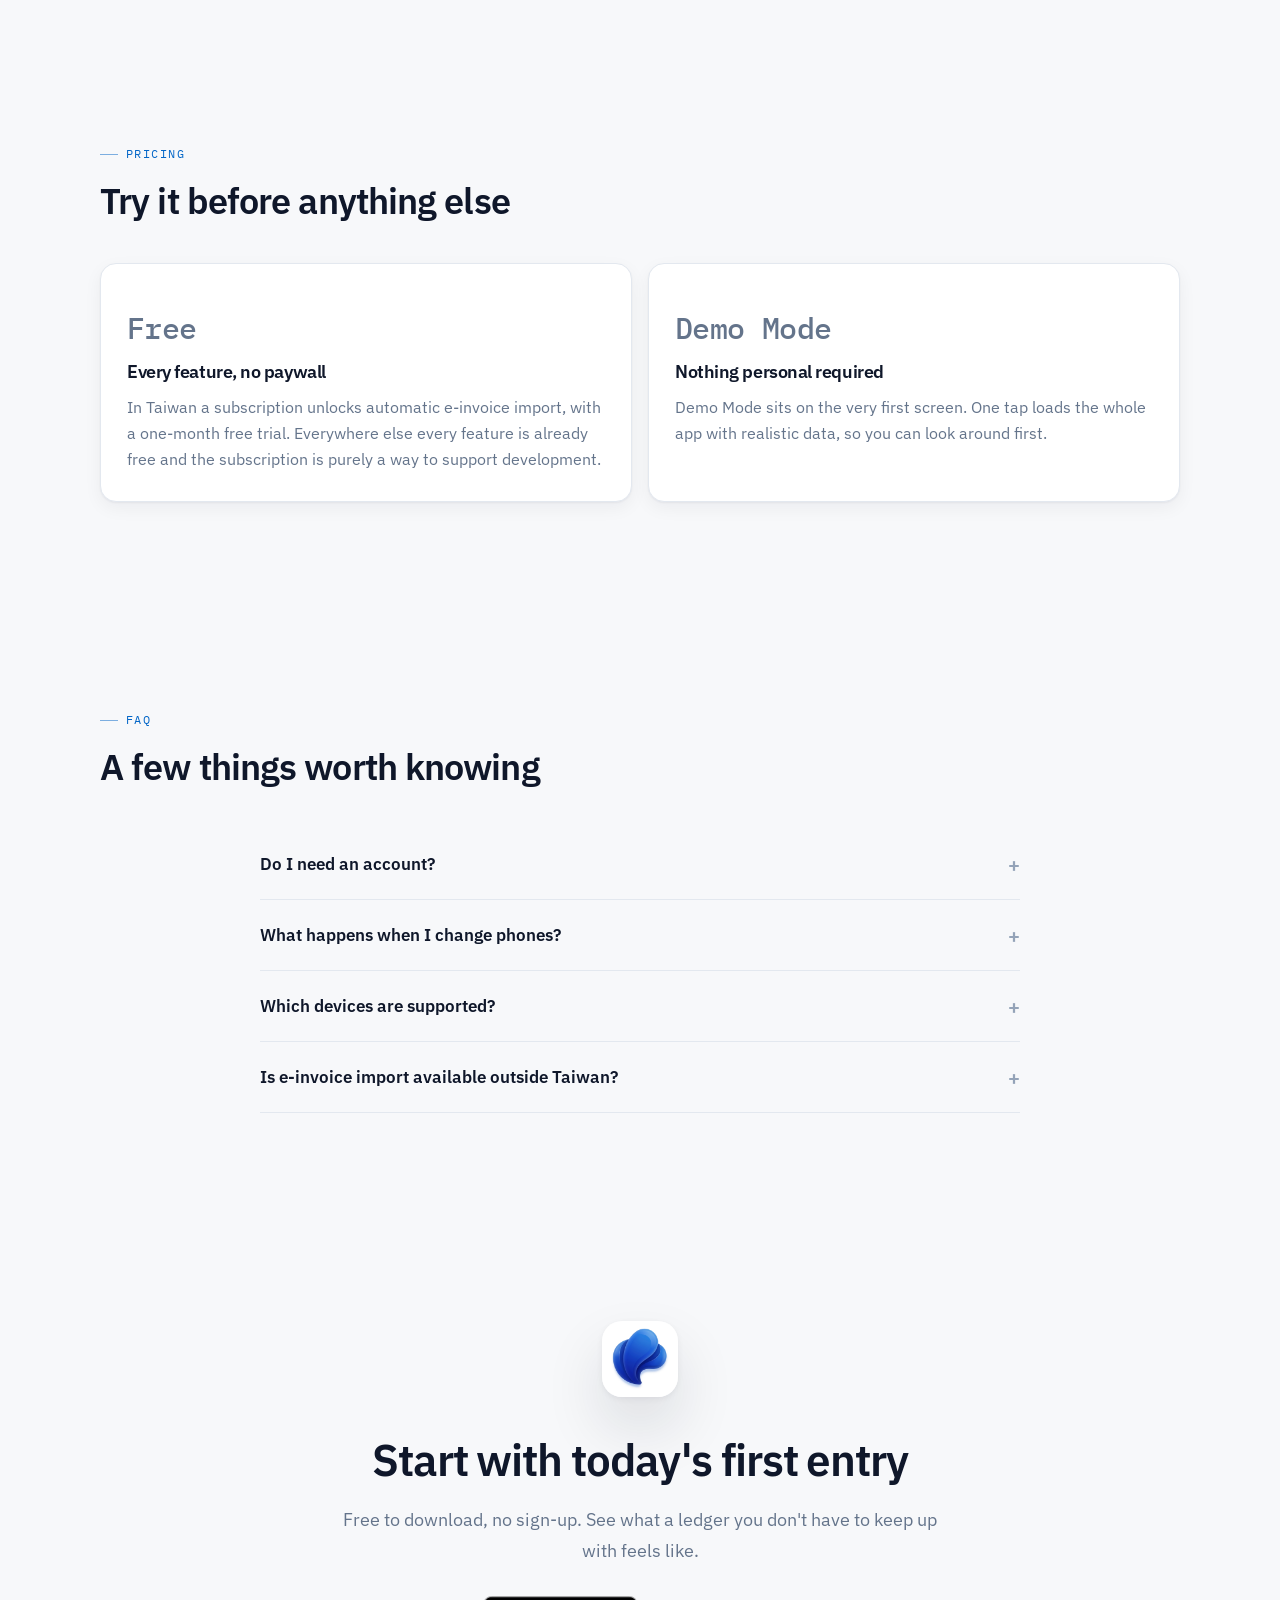
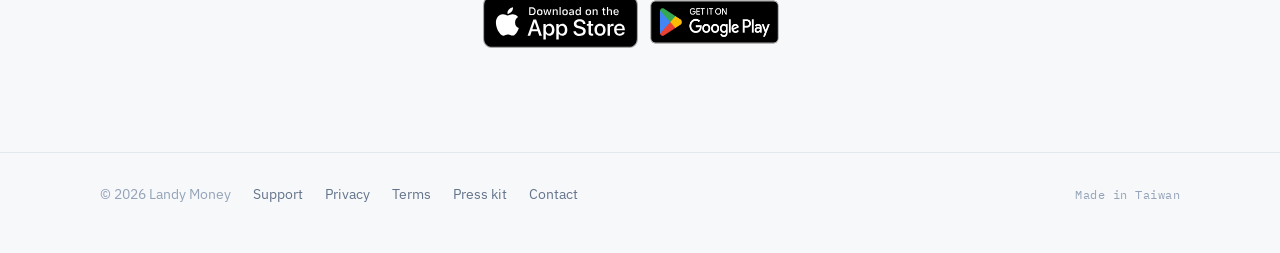
==== commit 30308837: "Rename the app to Landy Money (繁中:懶得記) Visible names only; URLs, asset filenames, the Play package i" ====
--- a/index.html
+++ b/index.html
@@ -3,7 +3,7 @@
 <head>
 <meta charset="utf-8">
 <meta name="viewport" content="width=device-width, initial-scale=1, viewport-fit=cover">
-<title>Quin 快記帳 — 帳本自己會寫</title>
+<title>Landy Money 懶得記 — 帳本自己會寫</title>
 <meta name="description" content="綁定電子發票載具，消費自動變成分類好的交易；說一句話也能記一筆。預算、目標、投資、多幣別都在裡面。免帳號、免雲端，離線就能用。iPhone 與 Android 免費下載。">
 <meta name="theme-color" content="#f7f8fa" media="(prefers-color-scheme: light)">
 <meta name="theme-color" content="#000814" media="(prefers-color-scheme: dark)">
@@ -11,7 +11,7 @@
 <link rel="icon" href="assets/icon.png">
 <link rel="apple-touch-icon" href="assets/icon.png">
 <meta property="og:type" content="website">
-<meta property="og:title" content="Quin 快記帳 — 帳本自己會寫">
+<meta property="og:title" content="Landy Money 懶得記 — 帳本自己會寫">
 <meta property="og:description" content="電子發票自動入帳、語音記一筆。免帳號、免雲端，離線就能用。">
 <meta property="og:url" content="https://twentyoneisawesome.github.io/quin-press-kit/">
 <meta property="og:image" content="https://twentyoneisawesome.github.io/quin-press-kit/assets/promo/quin-promo-primary-1920x1080.jpg">
@@ -43,7 +43,7 @@
   <div class="wrap">
     <a class="brand" href="./">
       <img src="assets/icon.png" alt="">
-      Quin<span class="sub" data-l="zh">快記帳</span><span class="sub" data-l="en">Budget &amp; Expenses</span>
+      Landy Money<span class="sub" data-l="zh">懶得記</span><span class="sub" data-l="en">Budget &amp; Expenses</span>
     </a>
     <nav>
       <a href="#einvoice"><span data-l="zh">功能</span><span data-l="en">Features</span></a>
@@ -118,8 +118,8 @@
         </svg>
 
         <div class="phone">
-          <img class="shot-light" src="assets/screenshots/iphone/web/01_dashboard.jpg" width="620" height="1347" alt="Quin 總覽畫面：本月預算剩餘、各類別預算、本月結餘與目標進度">
-          <img class="shot-dark" src="assets/screenshots/iphone/web/08_cashflow_dark.jpg" width="620" height="1347" alt="Quin 深色模式的現金流畫面">
+          <img class="shot-light" src="assets/screenshots/iphone/web/01_dashboard.jpg" width="620" height="1347" alt="Landy Money 總覽畫面：本月預算剩餘、各類別預算、本月結餘與目標進度">
+          <img class="shot-dark" src="assets/screenshots/iphone/web/08_cashflow_dark.jpg" width="620" height="1347" alt="Landy Money 深色模式的現金流畫面">
         </div>
 
         <div class="landed" aria-hidden="true">
@@ -364,7 +364,7 @@
   <!-- ── closing cta ───────────────────────────────────────────────── -->
   <section class="close">
     <div class="wrap">
-      <img class="icon-lg reveal" src="assets/icon.png" alt="Quin">
+      <img class="icon-lg reveal" src="assets/icon.png" alt="Landy Money">
       <h2 class="reveal"><span data-l="zh">今天這筆，先記下來</span><span data-l="en">Start with today's first entry</span></h2>
       <p class="lede reveal"><span data-l="zh">免費下載，不用註冊。看看一個不用每天硬撐的帳本長什麼樣子。</span><span data-l="en">Free to download, no sign-up. See what a ledger you don't have to keep up with feels like.</span></p>
       <div class="stores reveal">
@@ -386,7 +386,7 @@
 
 <footer>
   <div class="wrap">
-    <span>© 2026 Quin</span>
+    <span>© 2026 Landy Money</span>
     <a href="https://twentyoneisawesome.github.io/quin-support/"><span data-l="zh">支援</span><span data-l="en">Support</span></a>
     <a href="https://twentyoneisawesome.github.io/quin-support/zh-tw/privacy/" data-l="zh">隱私權政策</a>
     <a href="https://twentyoneisawesome.github.io/quin-support/en/privacy/" data-l="en">Privacy</a>
--- a/assets/site.css
+++ b/assets/site.css
@@ -1,4 +1,4 @@
-/* Quin — product site
+/* Landy Money — product site
    Palette and surfaces follow the app's own theme tokens (constants/theme.ts).
    Motif: the 電子發票 receipt slip — mono type, torn edge, dotted flow line. */
 
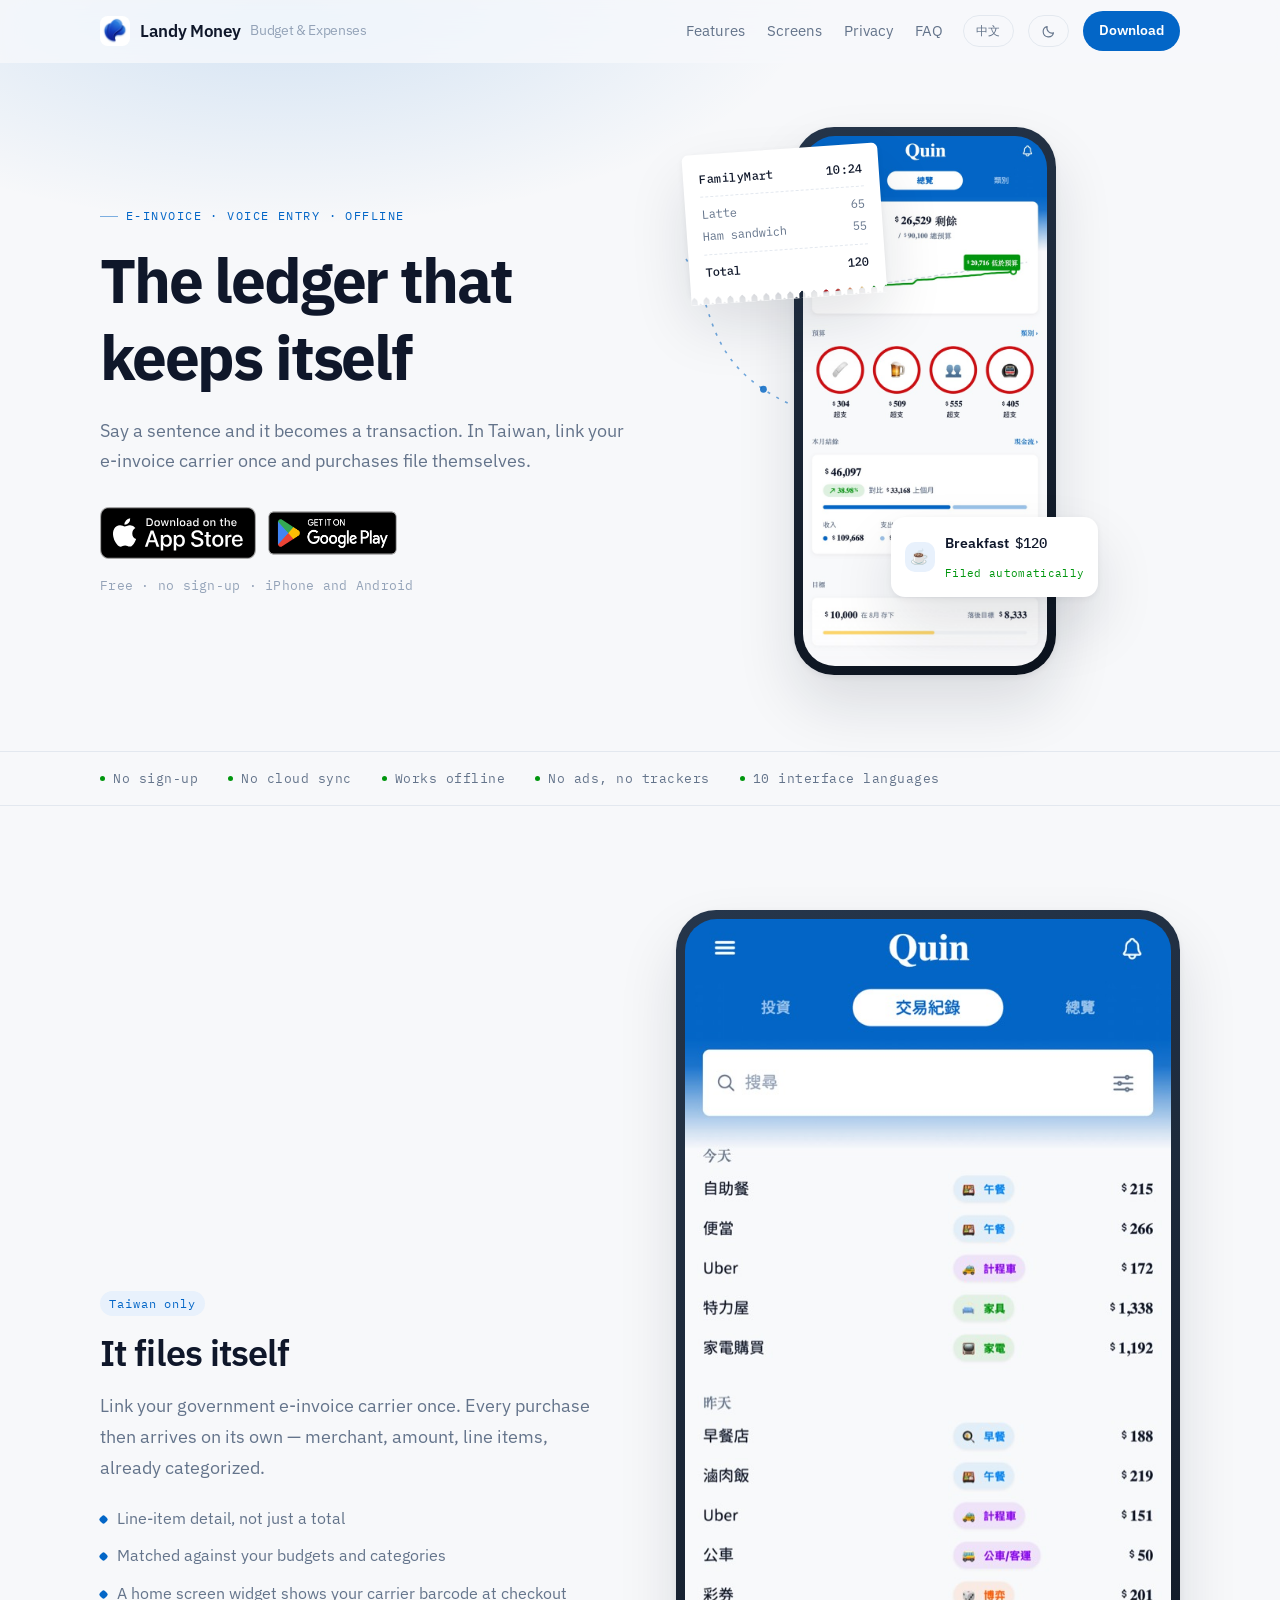
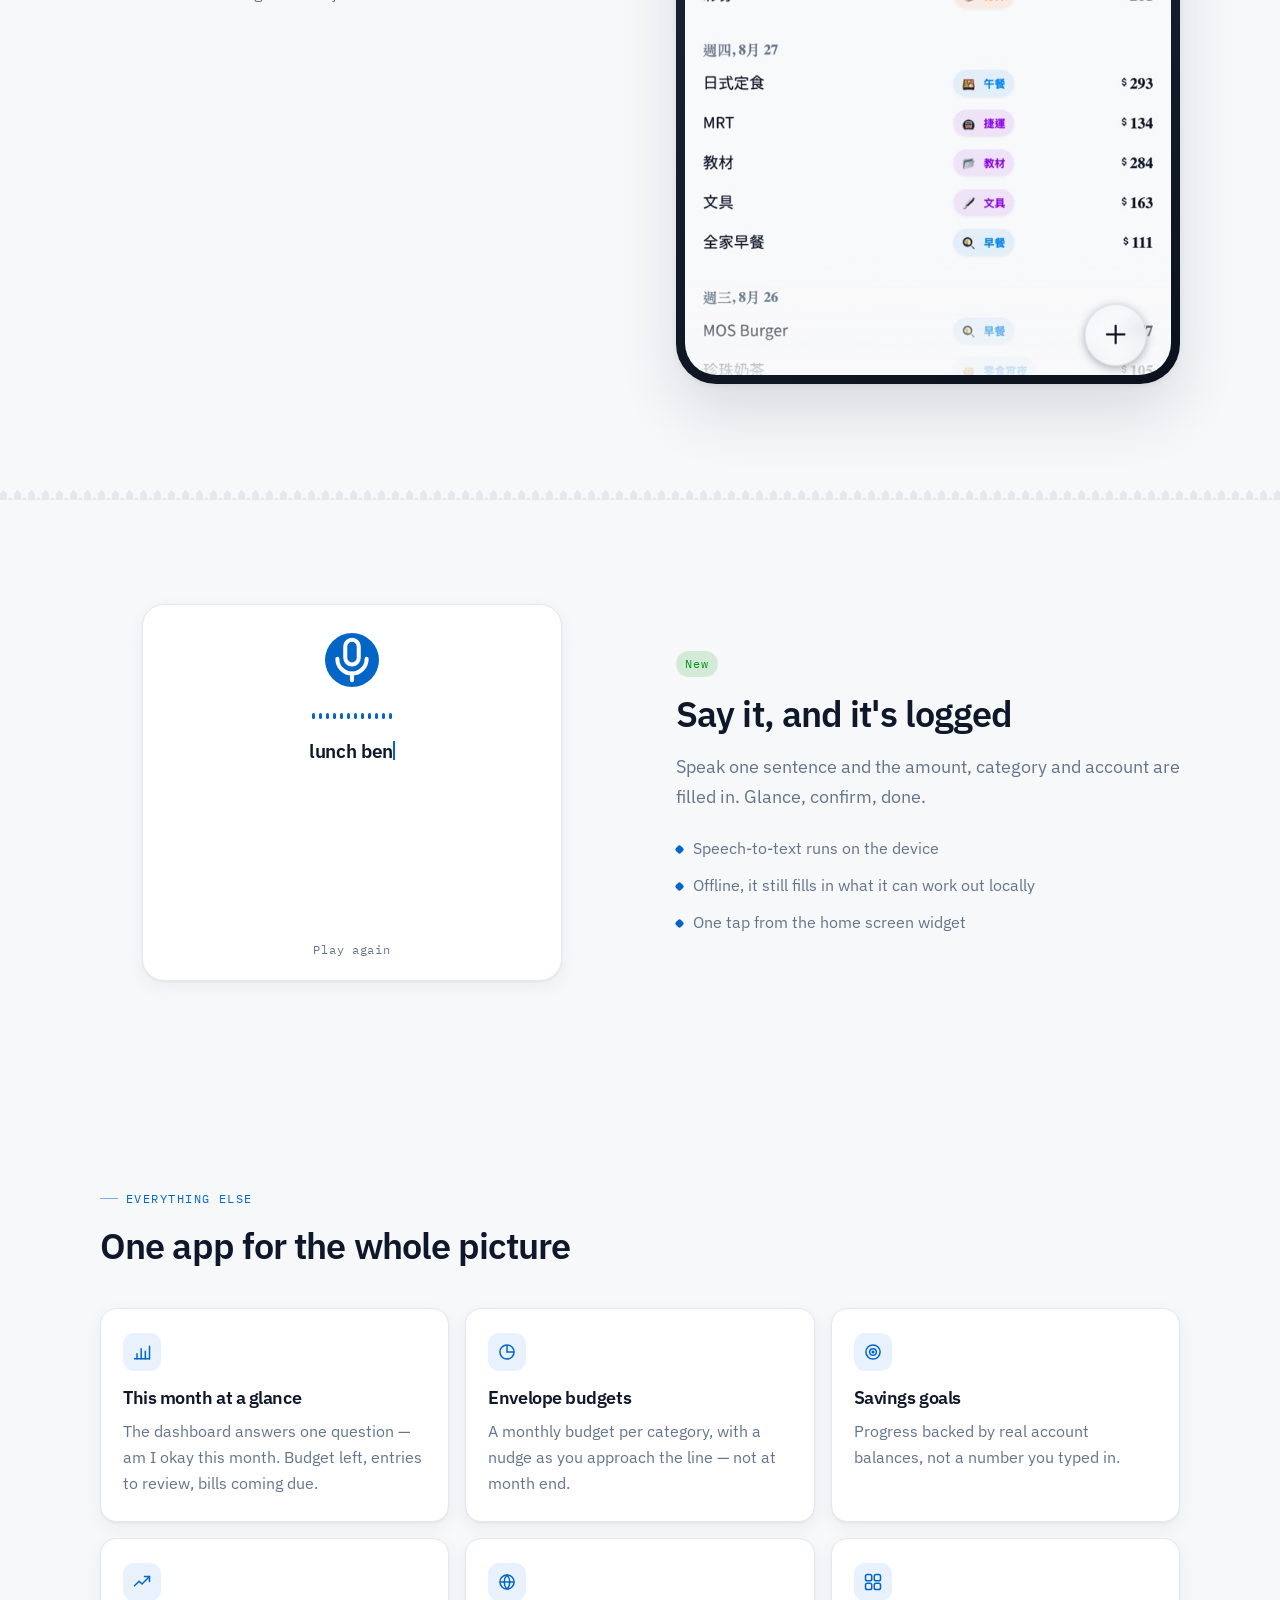
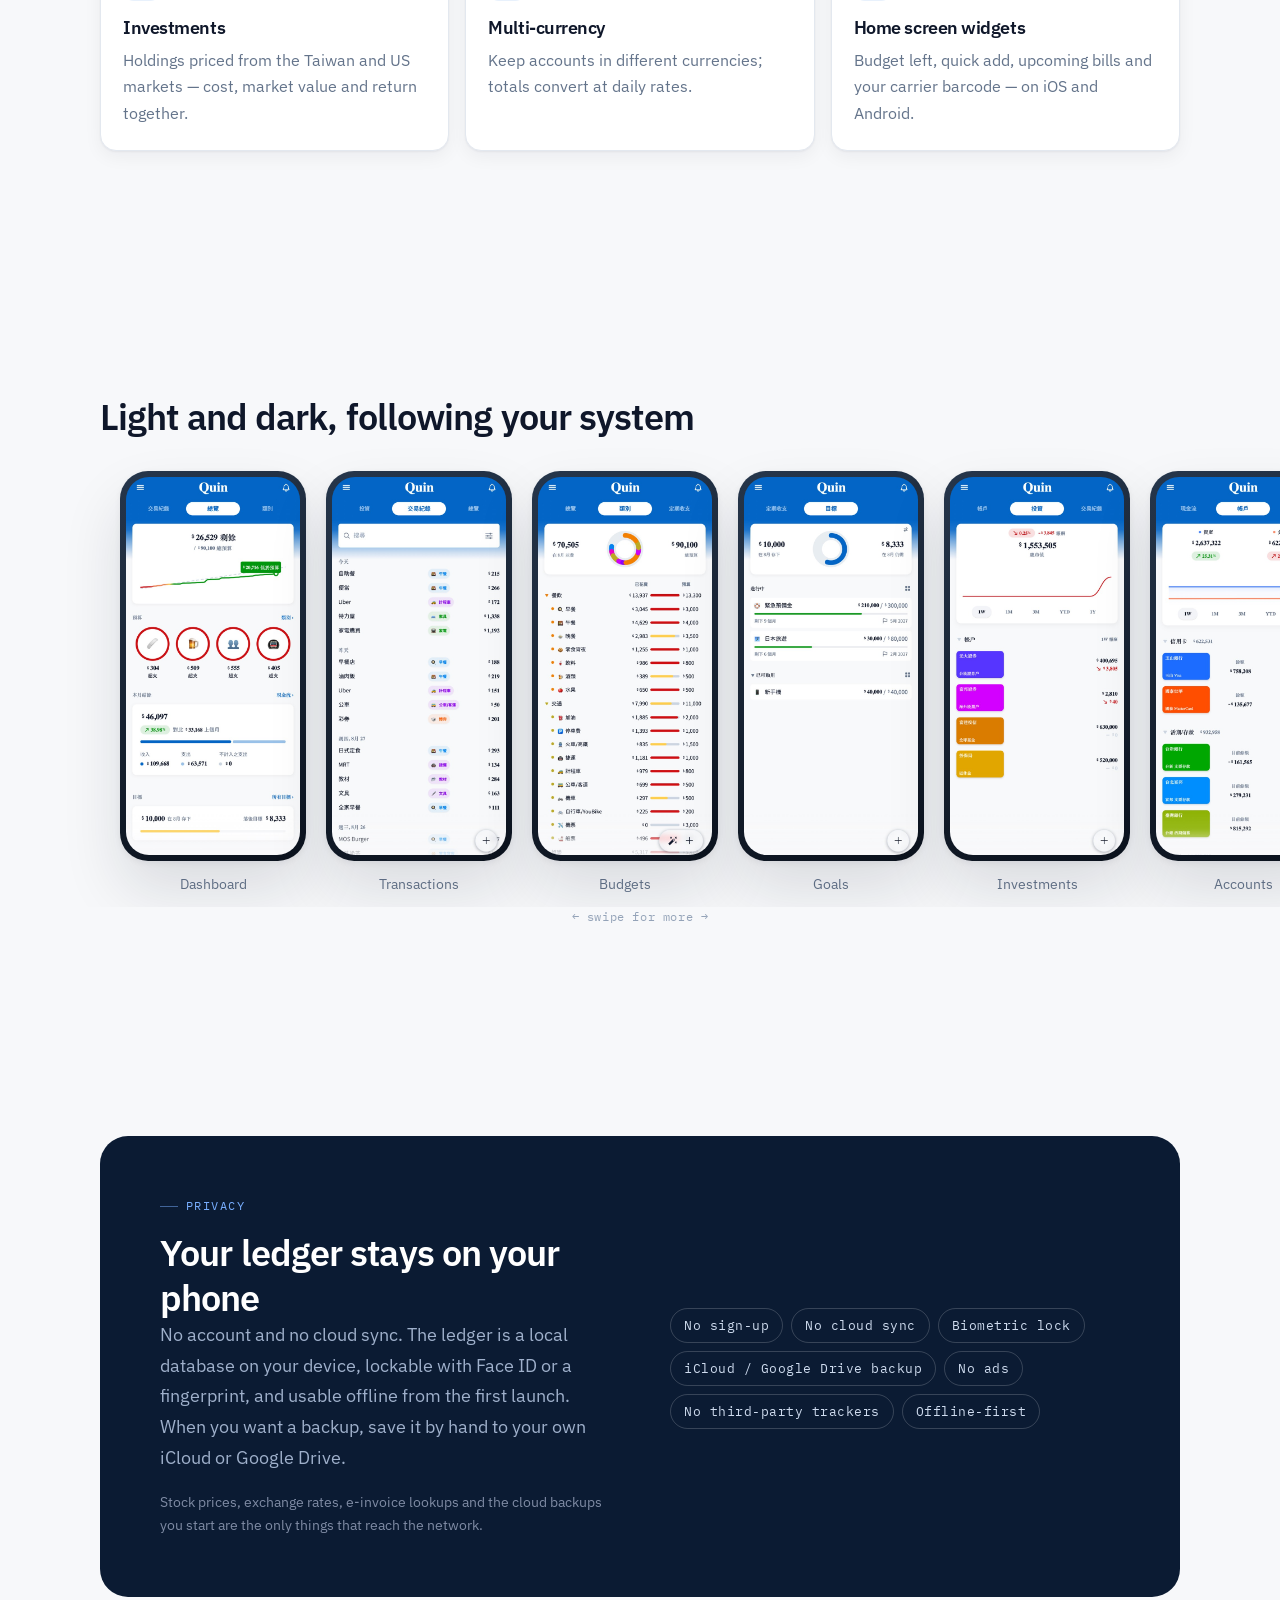
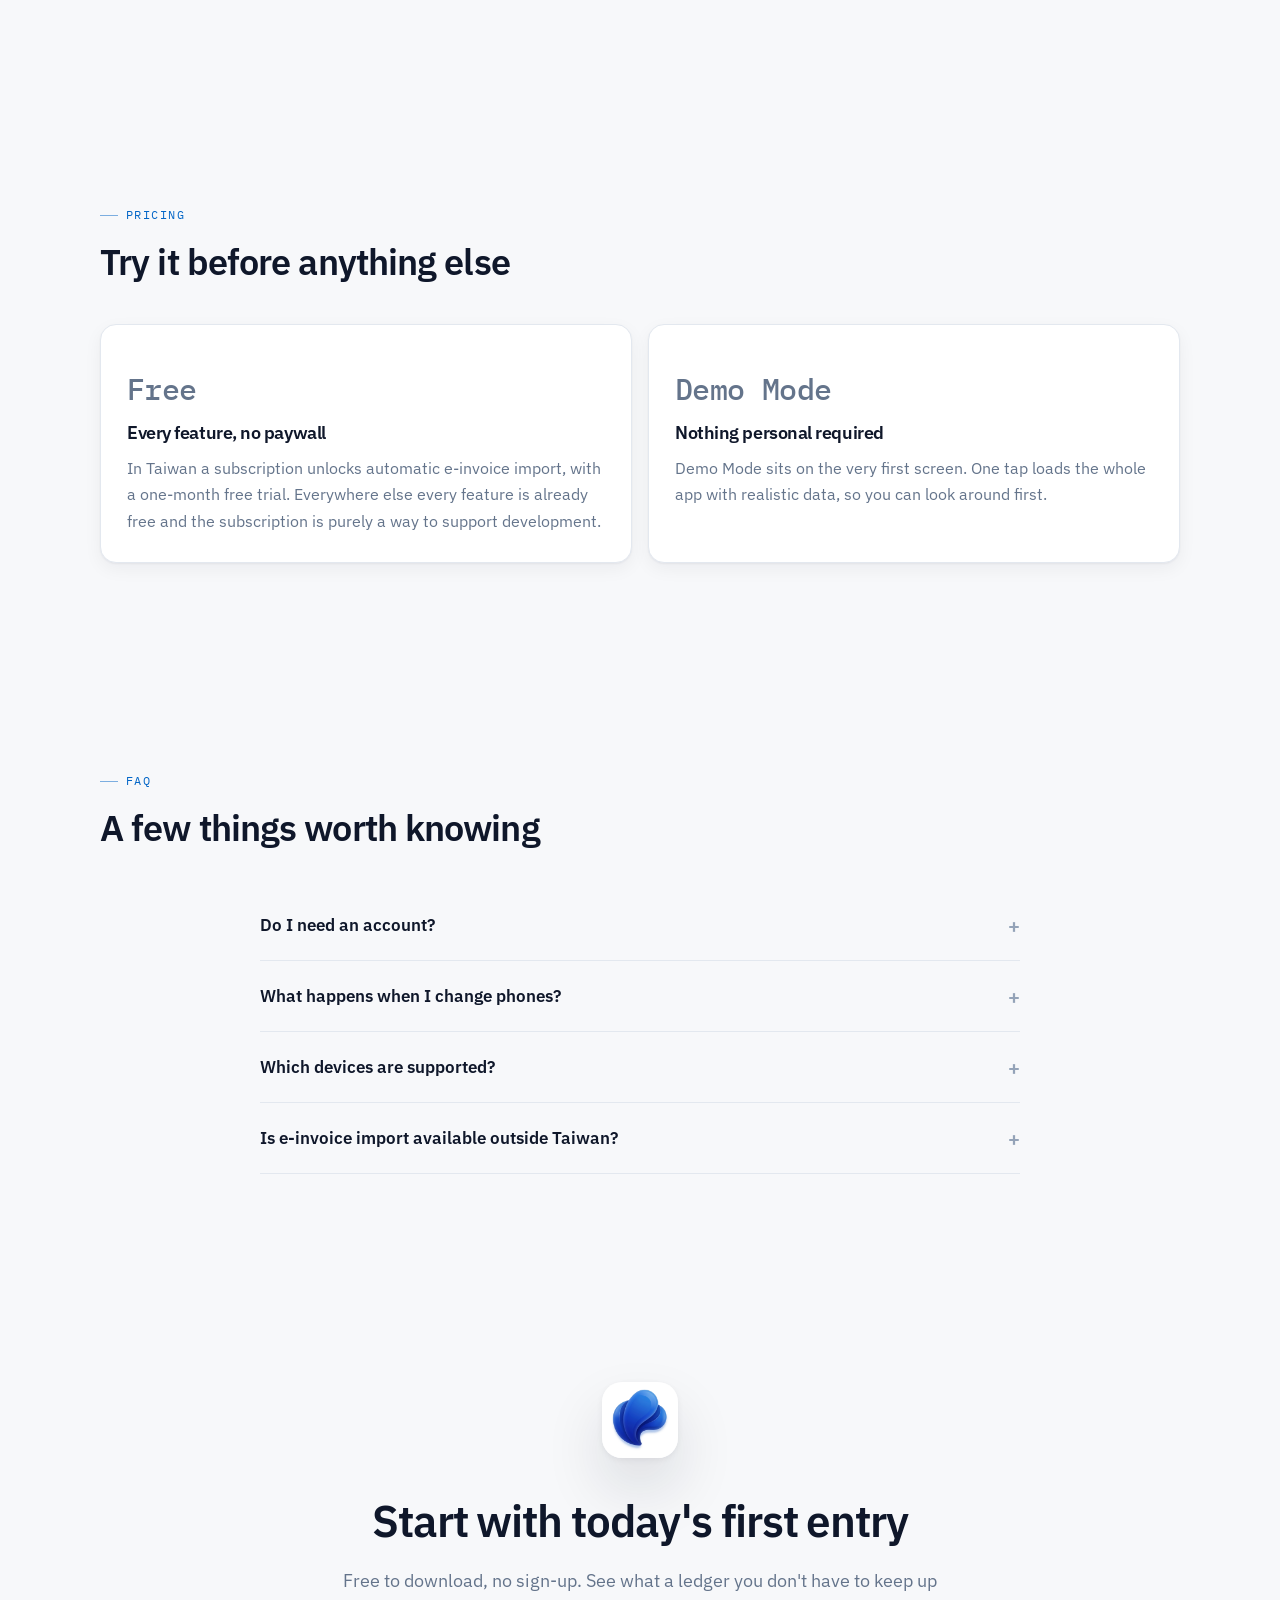
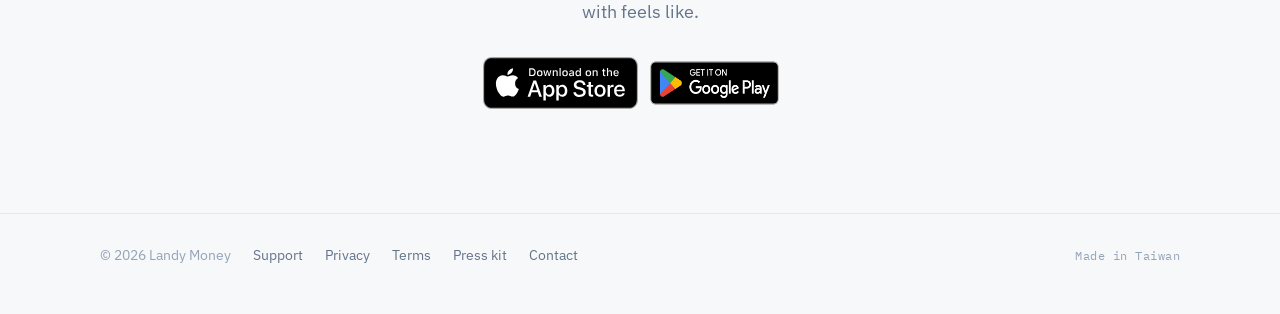
==== commit 83d0b7a2: "Mention optional iCloud / Google Drive backup in site and press kit The change-phones FAQ pointed at" ====
--- a/index.html
+++ b/index.html
@@ -287,18 +287,19 @@
           <p class="eyebrow"><span data-l="zh">隱私</span><span data-l="en">Privacy</span></p>
           <h2><span data-l="zh">帳本留在你的手機裡</span><span data-l="en">Your ledger stays on your phone</span></h2>
           <p class="lede">
-            <span data-l="zh">沒有帳號，也沒有雲端同步。資料是裝置上的本機資料庫，可以用 Face ID 或指紋上鎖，第一次打開就能離線使用。</span>
-            <span data-l="en">No account and no cloud sync. The ledger is a local database on your device, lockable with Face ID or a fingerprint, and usable offline from the first launch.</span>
+            <span data-l="zh">沒有帳號，也沒有雲端同步。資料是裝置上的本機資料庫，可以用 Face ID 或指紋上鎖，第一次打開就能離線使用。想備份時，再手動存到你自己的 iCloud 或 Google Drive。</span>
+            <span data-l="en">No account and no cloud sync. The ledger is a local database on your device, lockable with Face ID or a fingerprint, and usable offline from the first launch. When you want a backup, save it by hand to your own iCloud or Google Drive.</span>
           </p>
           <p class="note">
-            <span data-l="zh">股價、匯率與電子發票查詢需要連線，這幾件事才會對外要資料。</span>
-            <span data-l="en">Stock prices, exchange rates and e-invoice lookups are the only things that reach the network.</span>
+            <span data-l="zh">股價、匯率、電子發票查詢，以及你按下的雲端備份需要連線，只有這幾件事會連上網路。</span>
+            <span data-l="en">Stock prices, exchange rates, e-invoice lookups and the cloud backups you start are the only things that reach the network.</span>
           </p>
         </div>
         <div class="pills">
           <span data-l="zh">不用註冊</span><span data-l="en">No sign-up</span>
           <span data-l="zh">沒有雲端同步</span><span data-l="en">No cloud sync</span>
           <span data-l="zh">生物辨識上鎖</span><span data-l="en">Biometric lock</span>
+          <span data-l="zh">iCloud／Google Drive 備份</span><span data-l="en">iCloud / Google Drive backup</span>
           <span data-l="zh">無廣告</span><span data-l="en">No ads</span>
           <span data-l="zh">無第三方追蹤</span><span data-l="en">No third-party trackers</span>
           <span data-l="zh">離線可用</span><span data-l="en">Offline-first</span>
@@ -347,7 +348,7 @@
         </details>
         <details class="reveal">
           <summary><span data-l="zh">換手機的話，資料怎麼辦？</span><span data-l="en">What happens when I change phones?</span></summary>
-          <p><span data-l="zh">因為沒有雲端同步，資料是跟著這台裝置的。搬家請用設定裡的匯出／匯入。</span><span data-l="en">Because there is no cloud sync, the ledger lives on that device. Use the export and import in Settings to move it.</span></p>
+          <p><span data-l="zh">資料存在裝置上，不會自動同步。換手機前，到「設定 → 資料」備份到 iCloud（iPhone）或 Google Drive（Android），新手機登入同一個帳號後再還原即可。備份不含附件照片，也無法在 iPhone 與 Android 之間轉移。</span><span data-l="en">The ledger lives on your device and does not sync automatically. Before switching, go to Settings → Data and back up to iCloud (iPhone) or Google Drive (Android), then restore on the new phone signed in to the same account. Backups do not include attached photos and cannot move between iPhone and Android.</span></p>
         </details>
         <details class="reveal">
           <summary><span data-l="zh">支援哪些裝置？</span><span data-l="en">Which devices are supported?</span></summary>
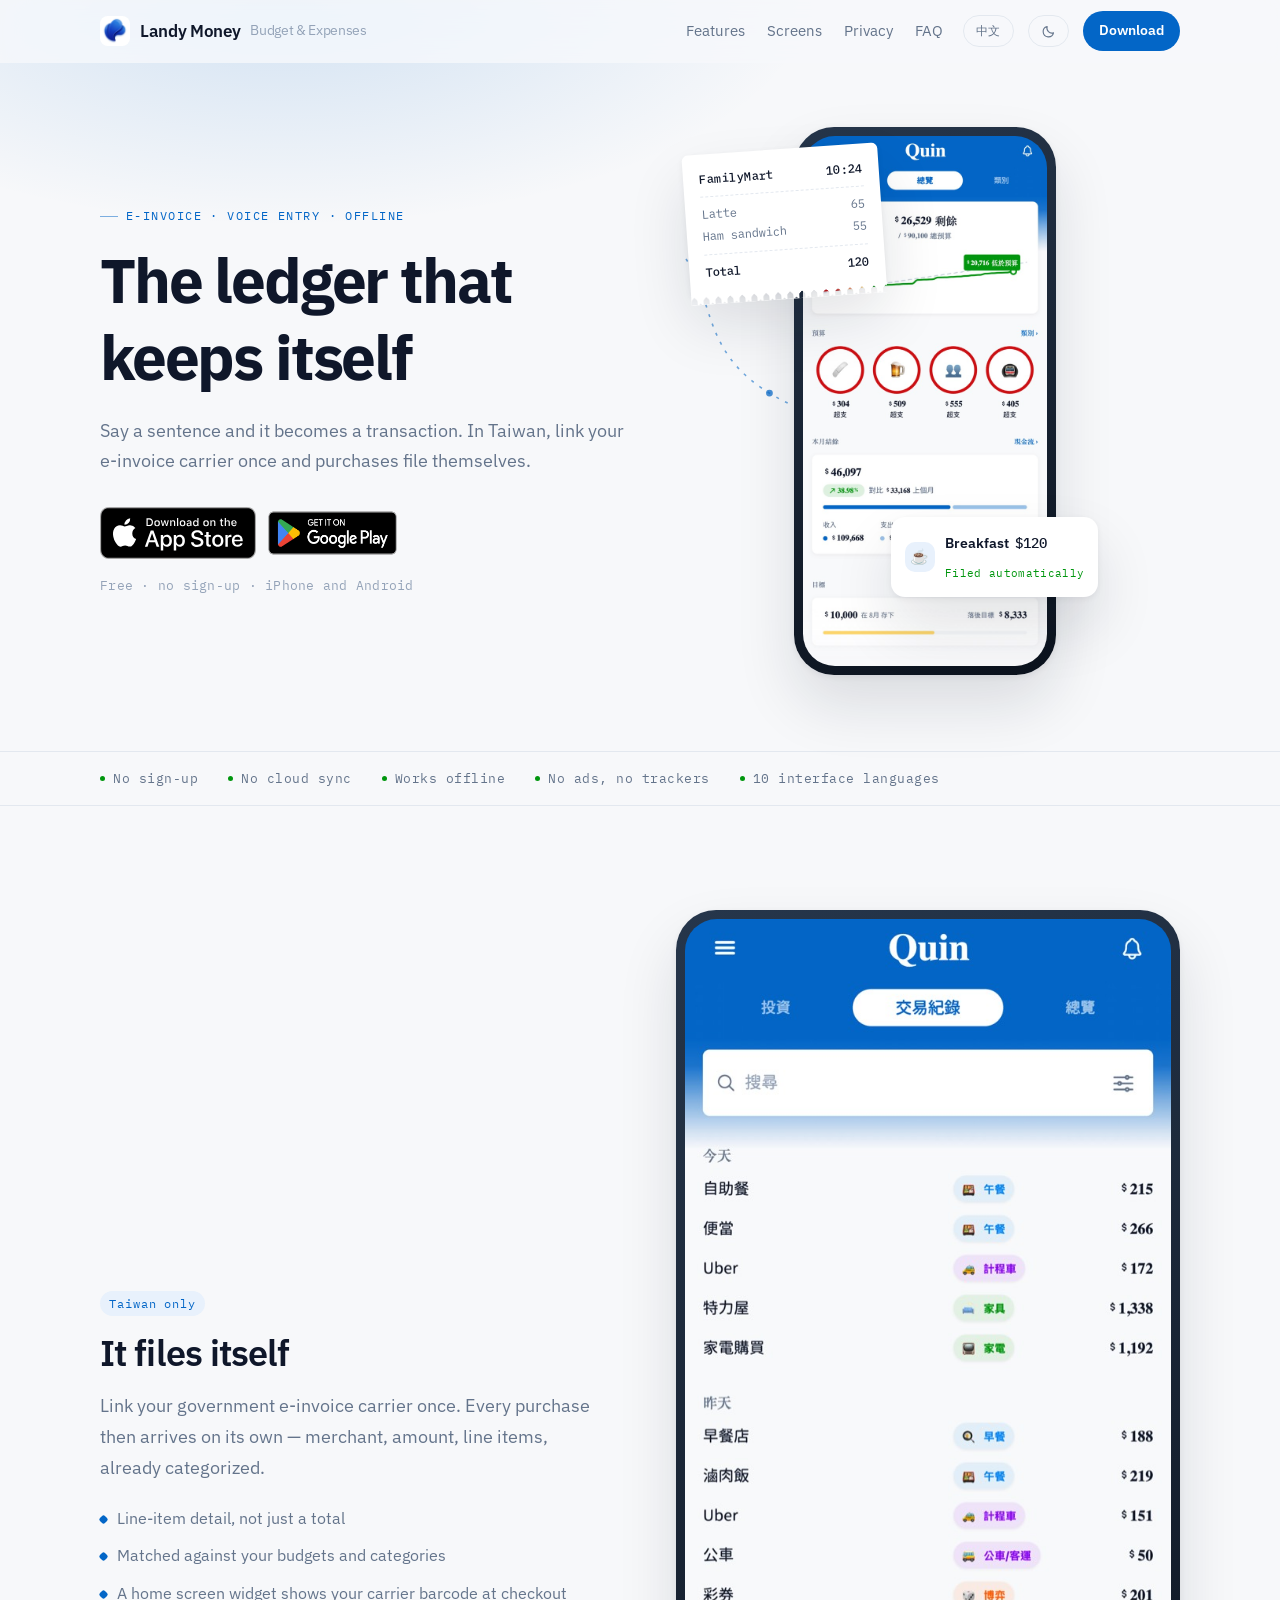
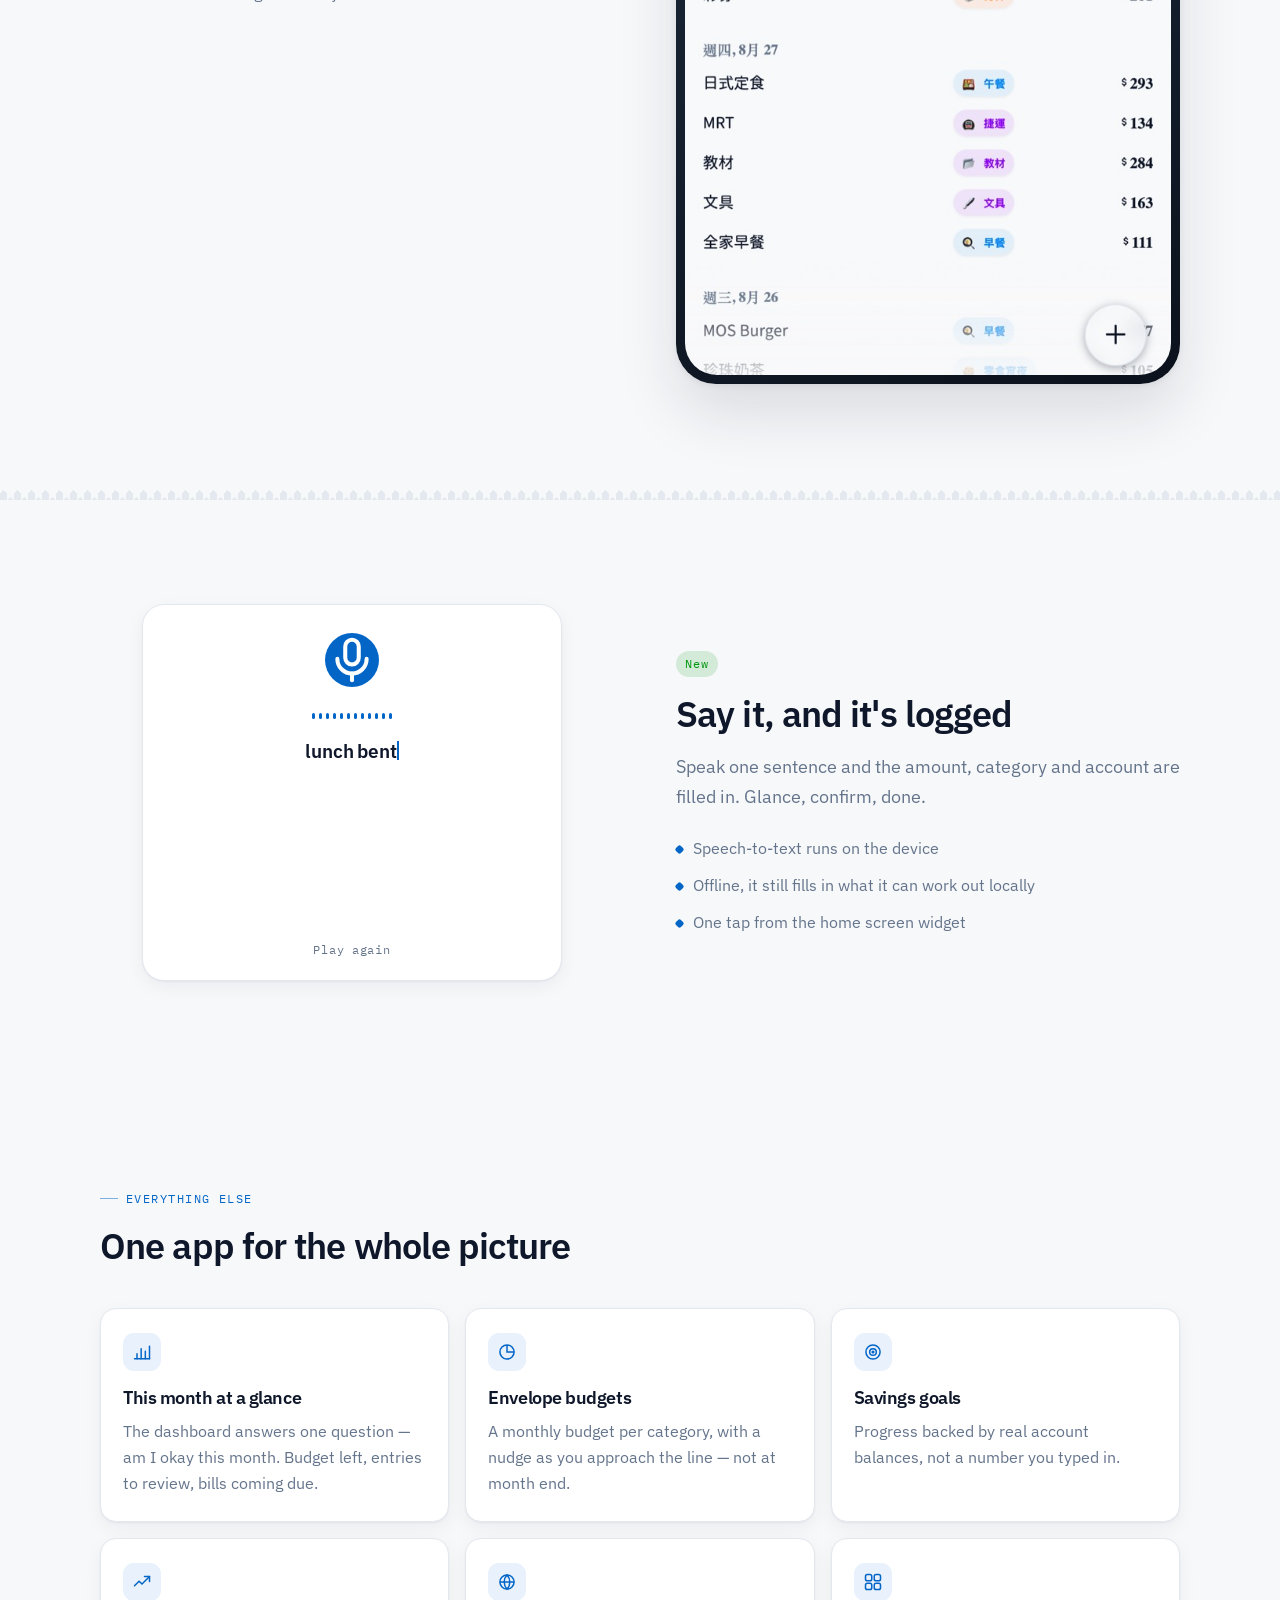
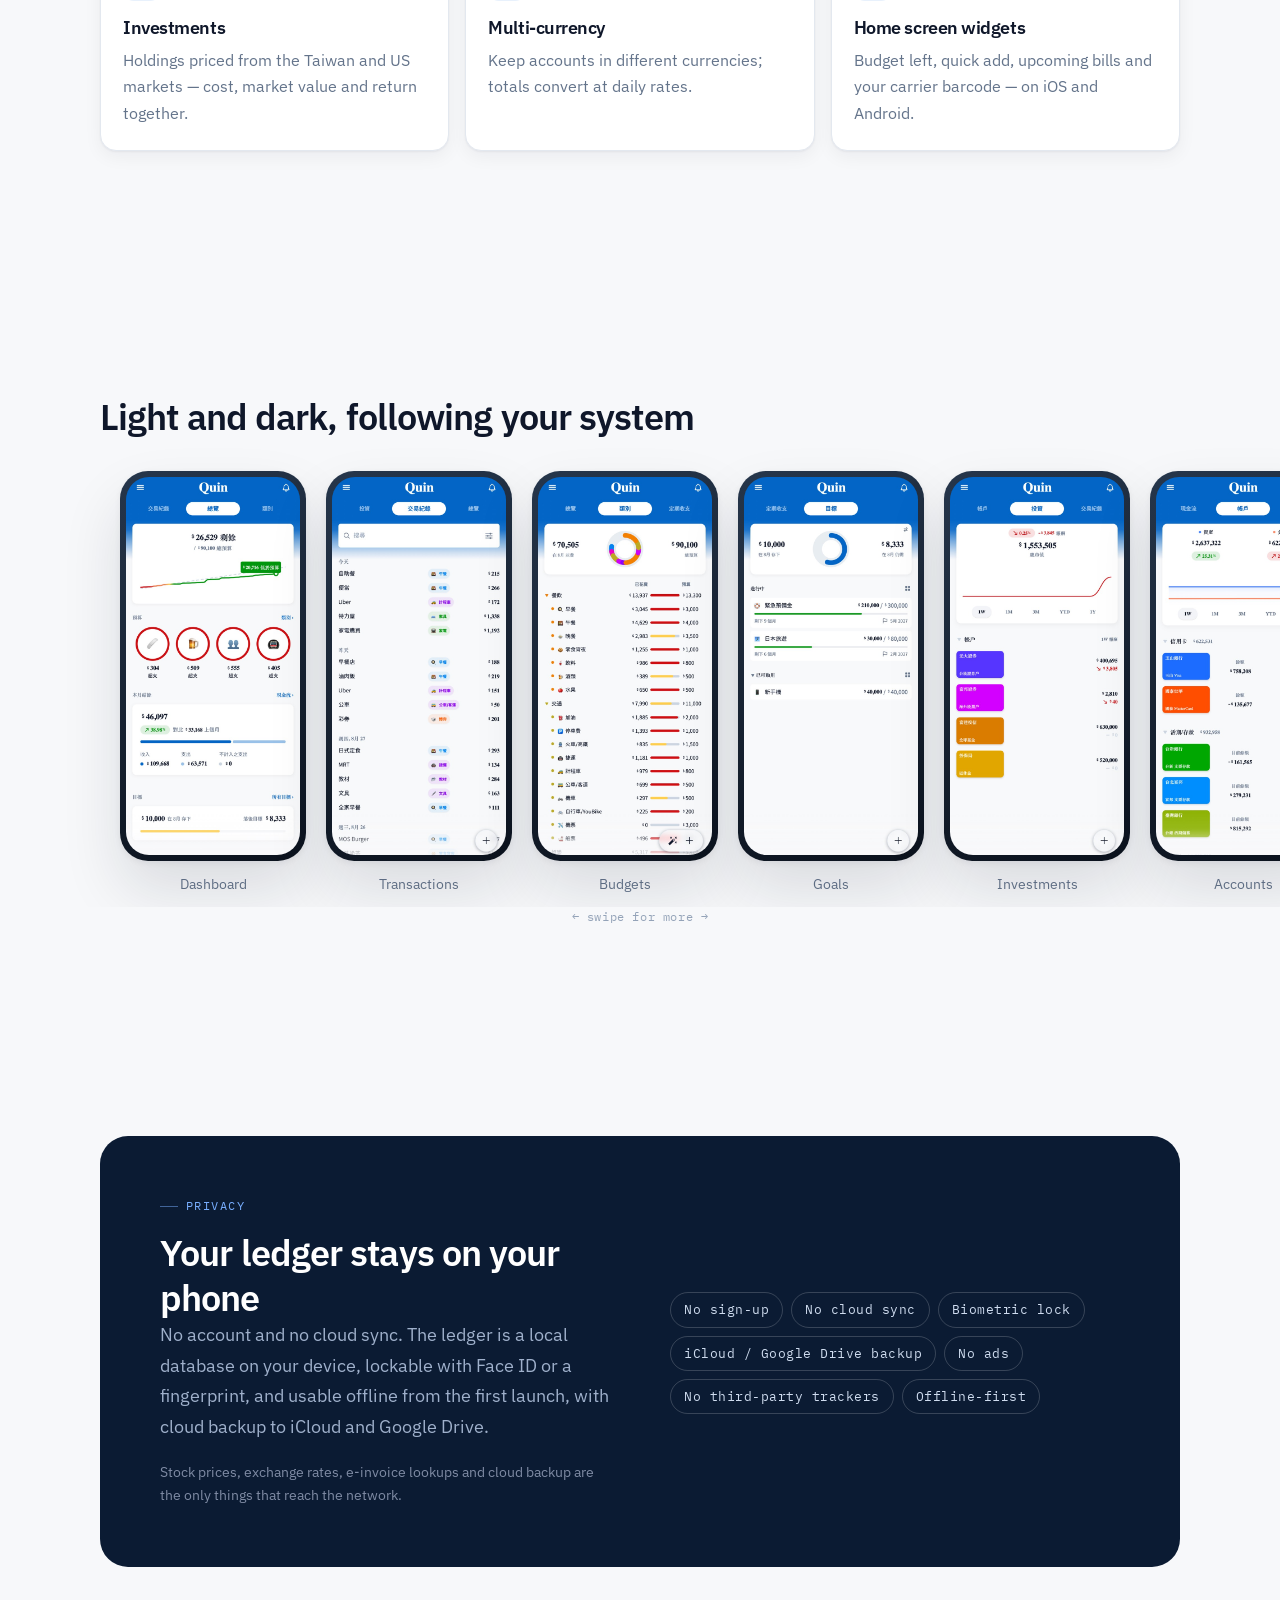
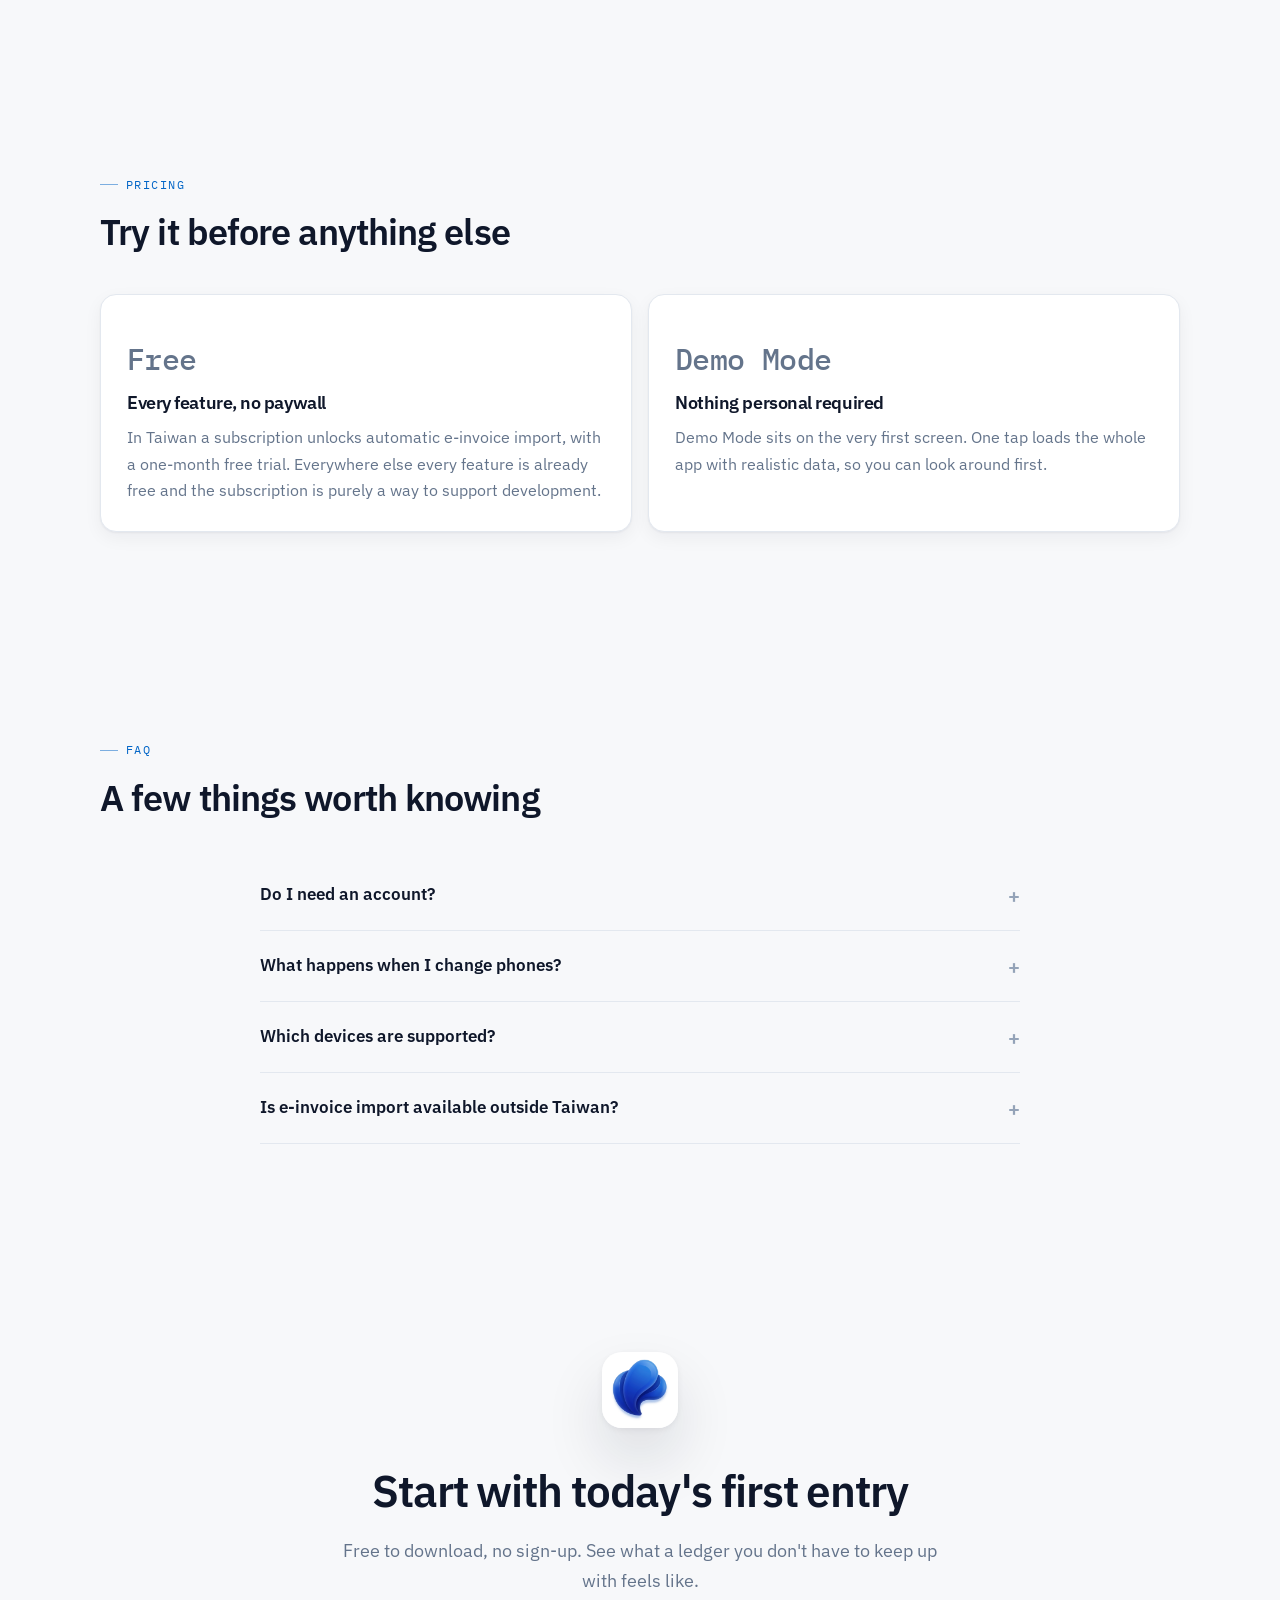
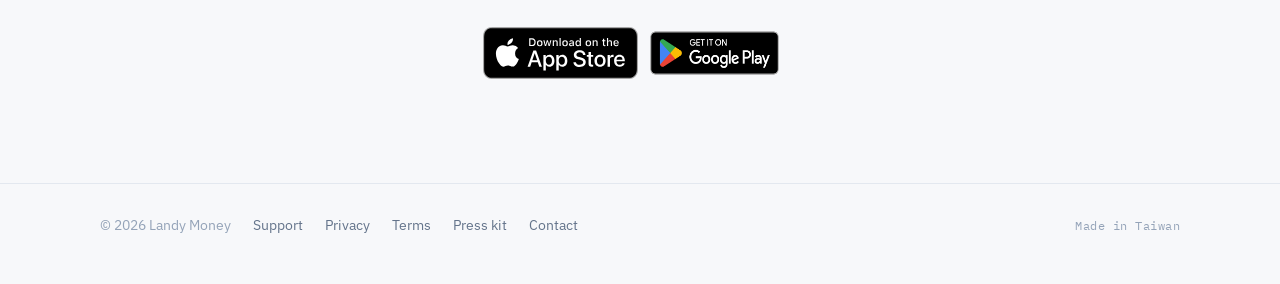
==== commit c7301219: "Describe cloud backup positively on the site and press page Co-Authored-By: Claude Opus 5.5 <noreply" ====
--- a/index.html
+++ b/index.html
@@ -287,12 +287,12 @@
           <p class="eyebrow"><span data-l="zh">隱私</span><span data-l="en">Privacy</span></p>
           <h2><span data-l="zh">帳本留在你的手機裡</span><span data-l="en">Your ledger stays on your phone</span></h2>
           <p class="lede">
-            <span data-l="zh">沒有帳號，也沒有雲端同步。資料是裝置上的本機資料庫，可以用 Face ID 或指紋上鎖，第一次打開就能離線使用。想備份時，再手動存到你自己的 iCloud 或 Google Drive。</span>
-            <span data-l="en">No account and no cloud sync. The ledger is a local database on your device, lockable with Face ID or a fingerprint, and usable offline from the first launch. When you want a backup, save it by hand to your own iCloud or Google Drive.</span>
+            <span data-l="zh">沒有帳號，也沒有雲端同步。資料是裝置上的本機資料庫，可以用 Face ID 或指紋上鎖，第一次打開就能離線使用，並支援 iCloud、Google Drive 雲端備份。</span>
+            <span data-l="en">No account and no cloud sync. The ledger is a local database on your device, lockable with Face ID or a fingerprint, and usable offline from the first launch, with cloud backup to iCloud and Google Drive.</span>
           </p>
           <p class="note">
-            <span data-l="zh">股價、匯率、電子發票查詢，以及你按下的雲端備份需要連線，只有這幾件事會連上網路。</span>
-            <span data-l="en">Stock prices, exchange rates, e-invoice lookups and the cloud backups you start are the only things that reach the network.</span>
+            <span data-l="zh">股價、匯率、電子發票查詢與雲端備份需要連線，只有這幾件事會連上網路。</span>
+            <span data-l="en">Stock prices, exchange rates, e-invoice lookups and cloud backup are the only things that reach the network.</span>
           </p>
         </div>
         <div class="pills">
@@ -348,7 +348,7 @@
         </details>
         <details class="reveal">
           <summary><span data-l="zh">換手機的話，資料怎麼辦？</span><span data-l="en">What happens when I change phones?</span></summary>
-          <p><span data-l="zh">資料存在裝置上，不會自動同步。換手機前，到「設定 → 資料」備份到 iCloud（iPhone）或 Google Drive（Android），新手機登入同一個帳號後再還原即可。備份不含附件照片，也無法在 iPhone 與 Android 之間轉移。</span><span data-l="en">The ledger lives on your device and does not sync automatically. Before switching, go to Settings → Data and back up to iCloud (iPhone) or Google Drive (Android), then restore on the new phone signed in to the same account. Backups do not include attached photos and cannot move between iPhone and Android.</span></p>
+          <p><span data-l="zh">支援 iCloud（iPhone）與 Google Drive（Android）雲端備份。在「設定 → 資料」備份，新手機登入同一個帳號後還原，資料就回來了。</span><span data-l="en">Landy Money supports cloud backup to iCloud (iPhone) and Google Drive (Android). Back up in Settings → Data, then restore on the new phone signed in to the same account — everything comes back.</span></p>
         </details>
         <details class="reveal">
           <summary><span data-l="zh">支援哪些裝置？</span><span data-l="en">Which devices are supported?</span></summary>
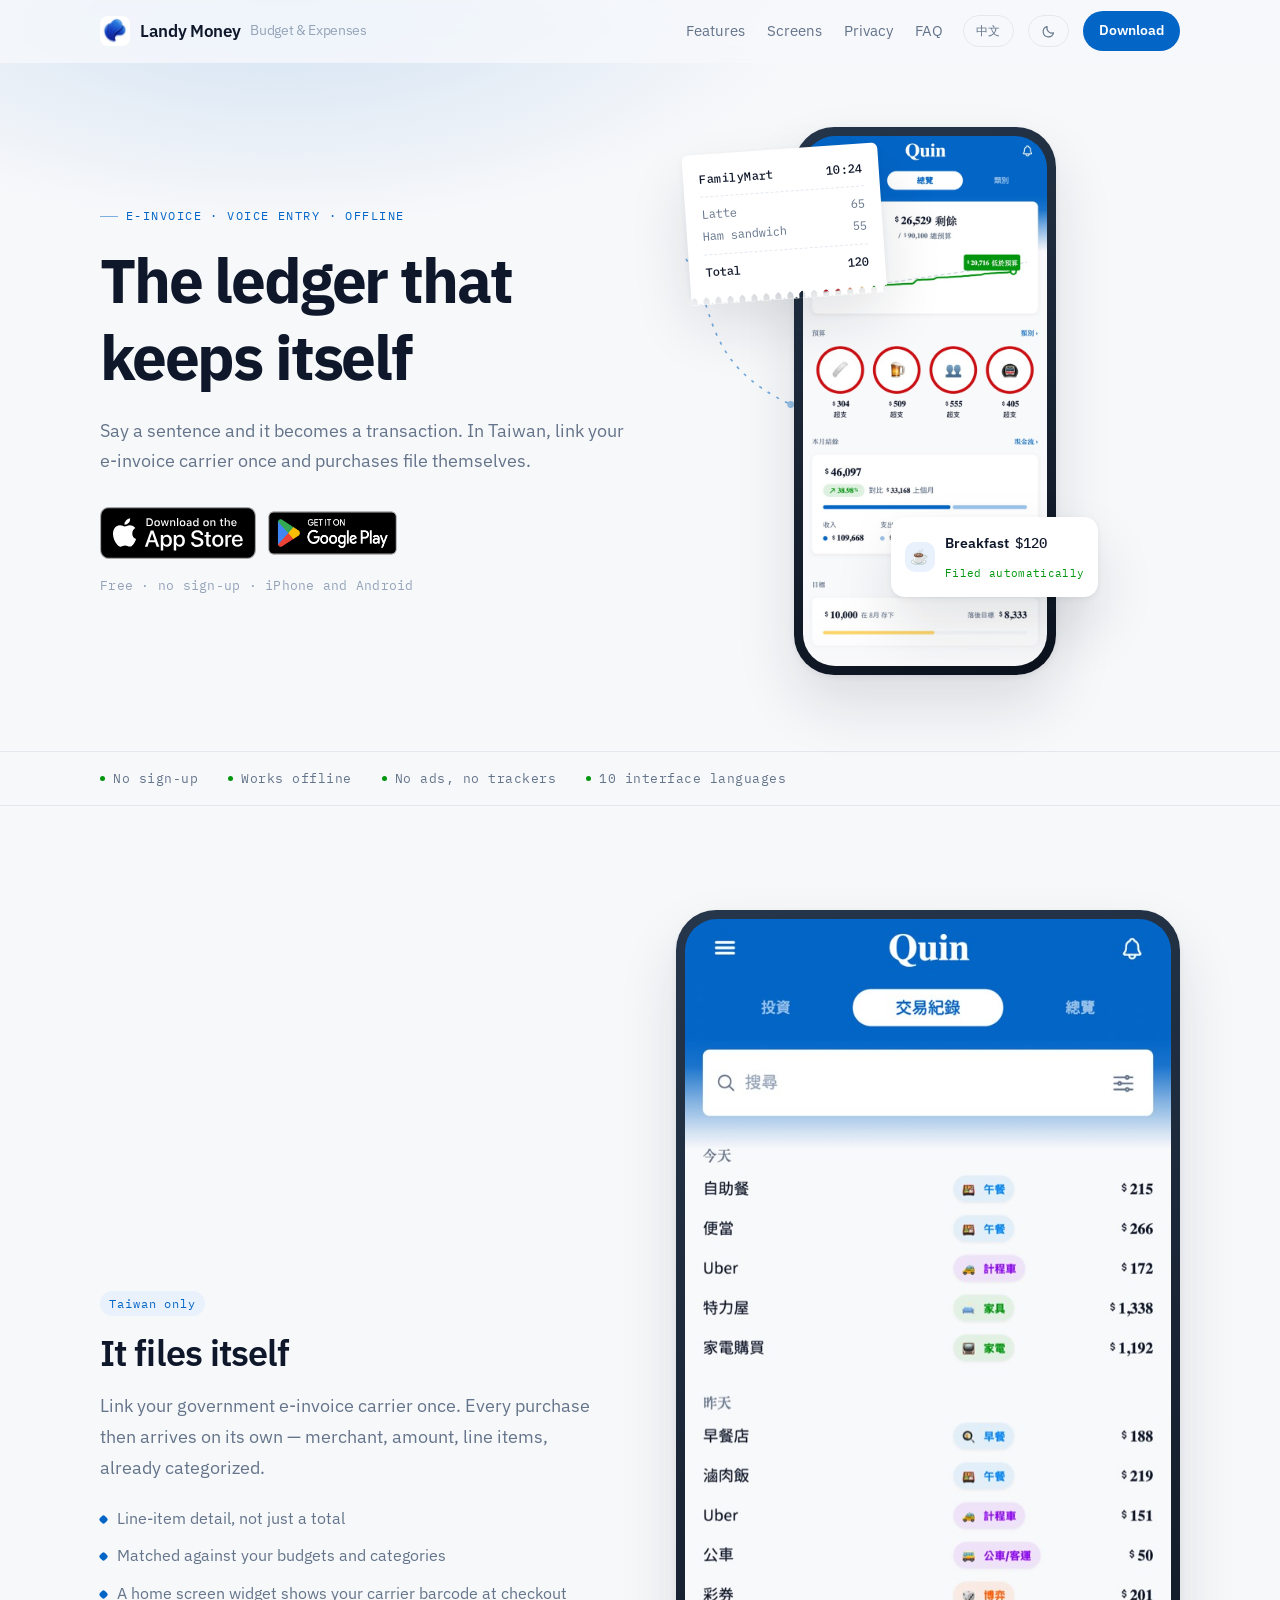
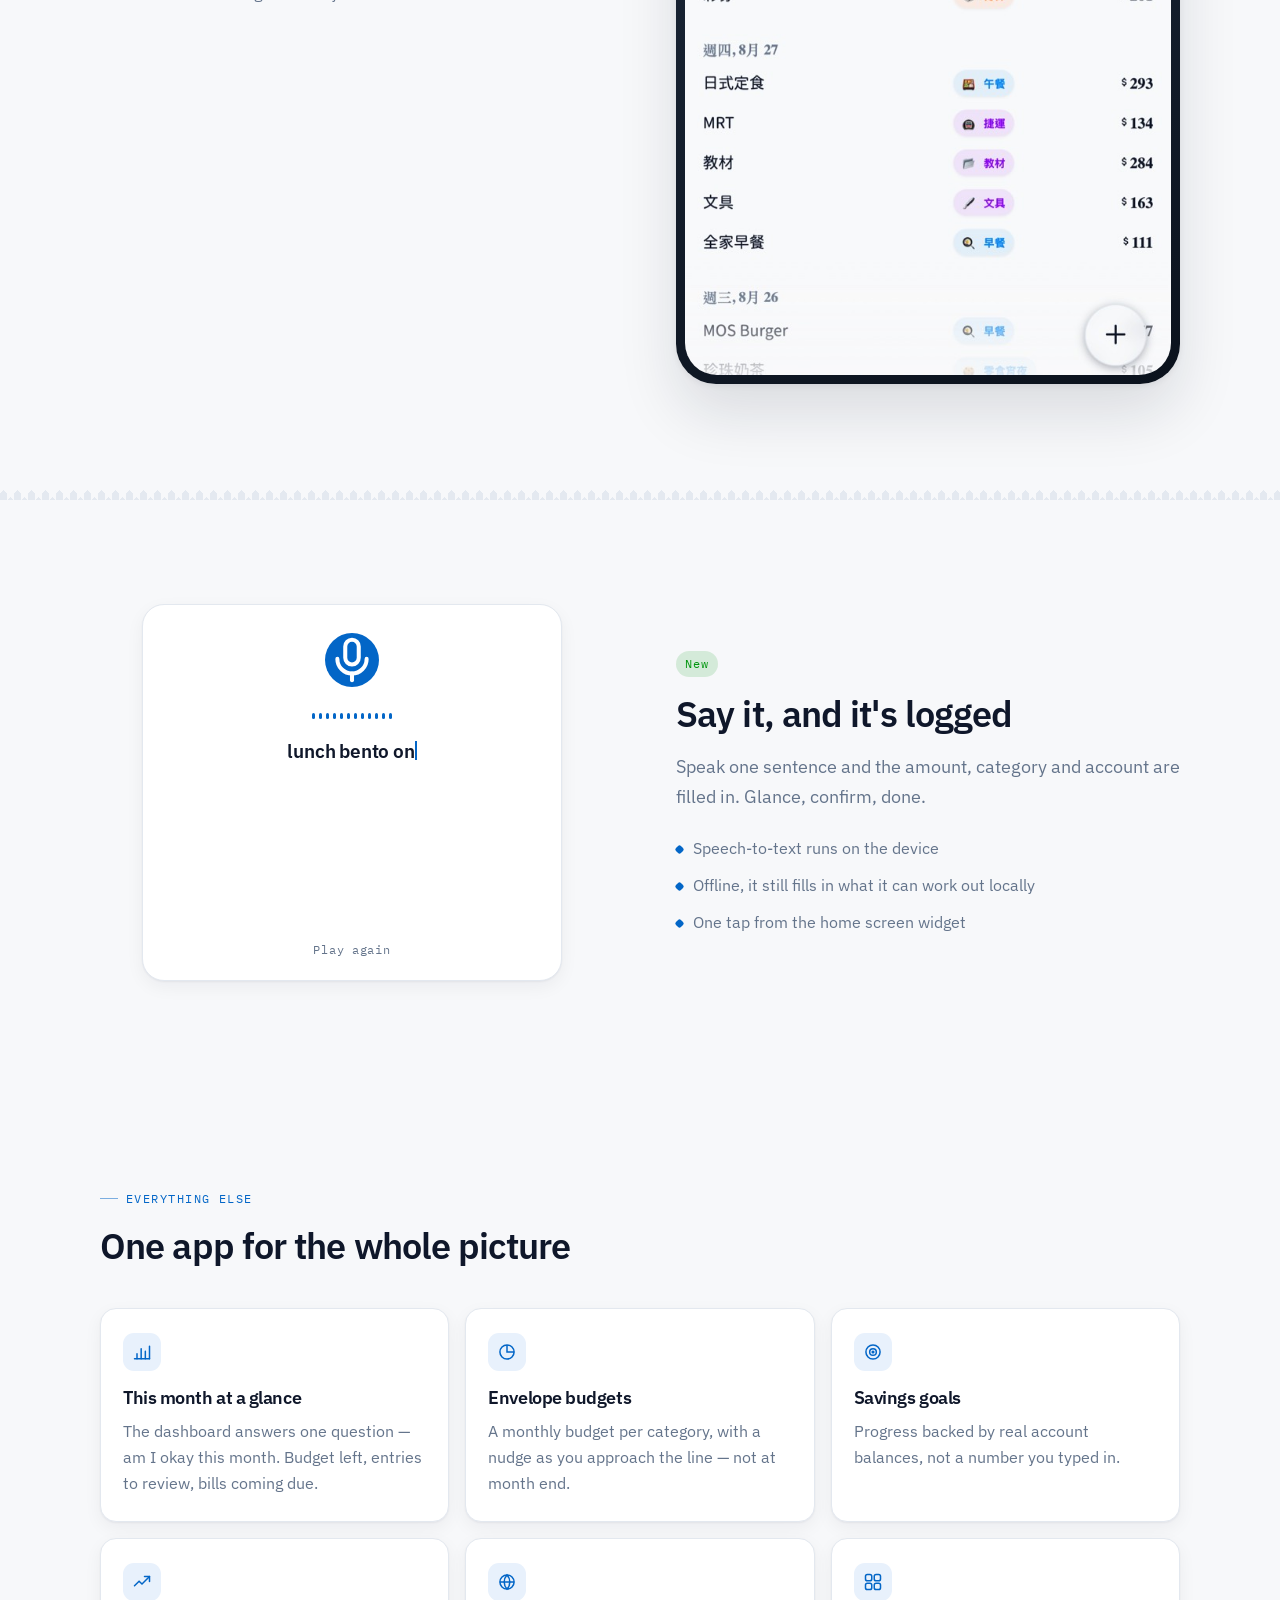
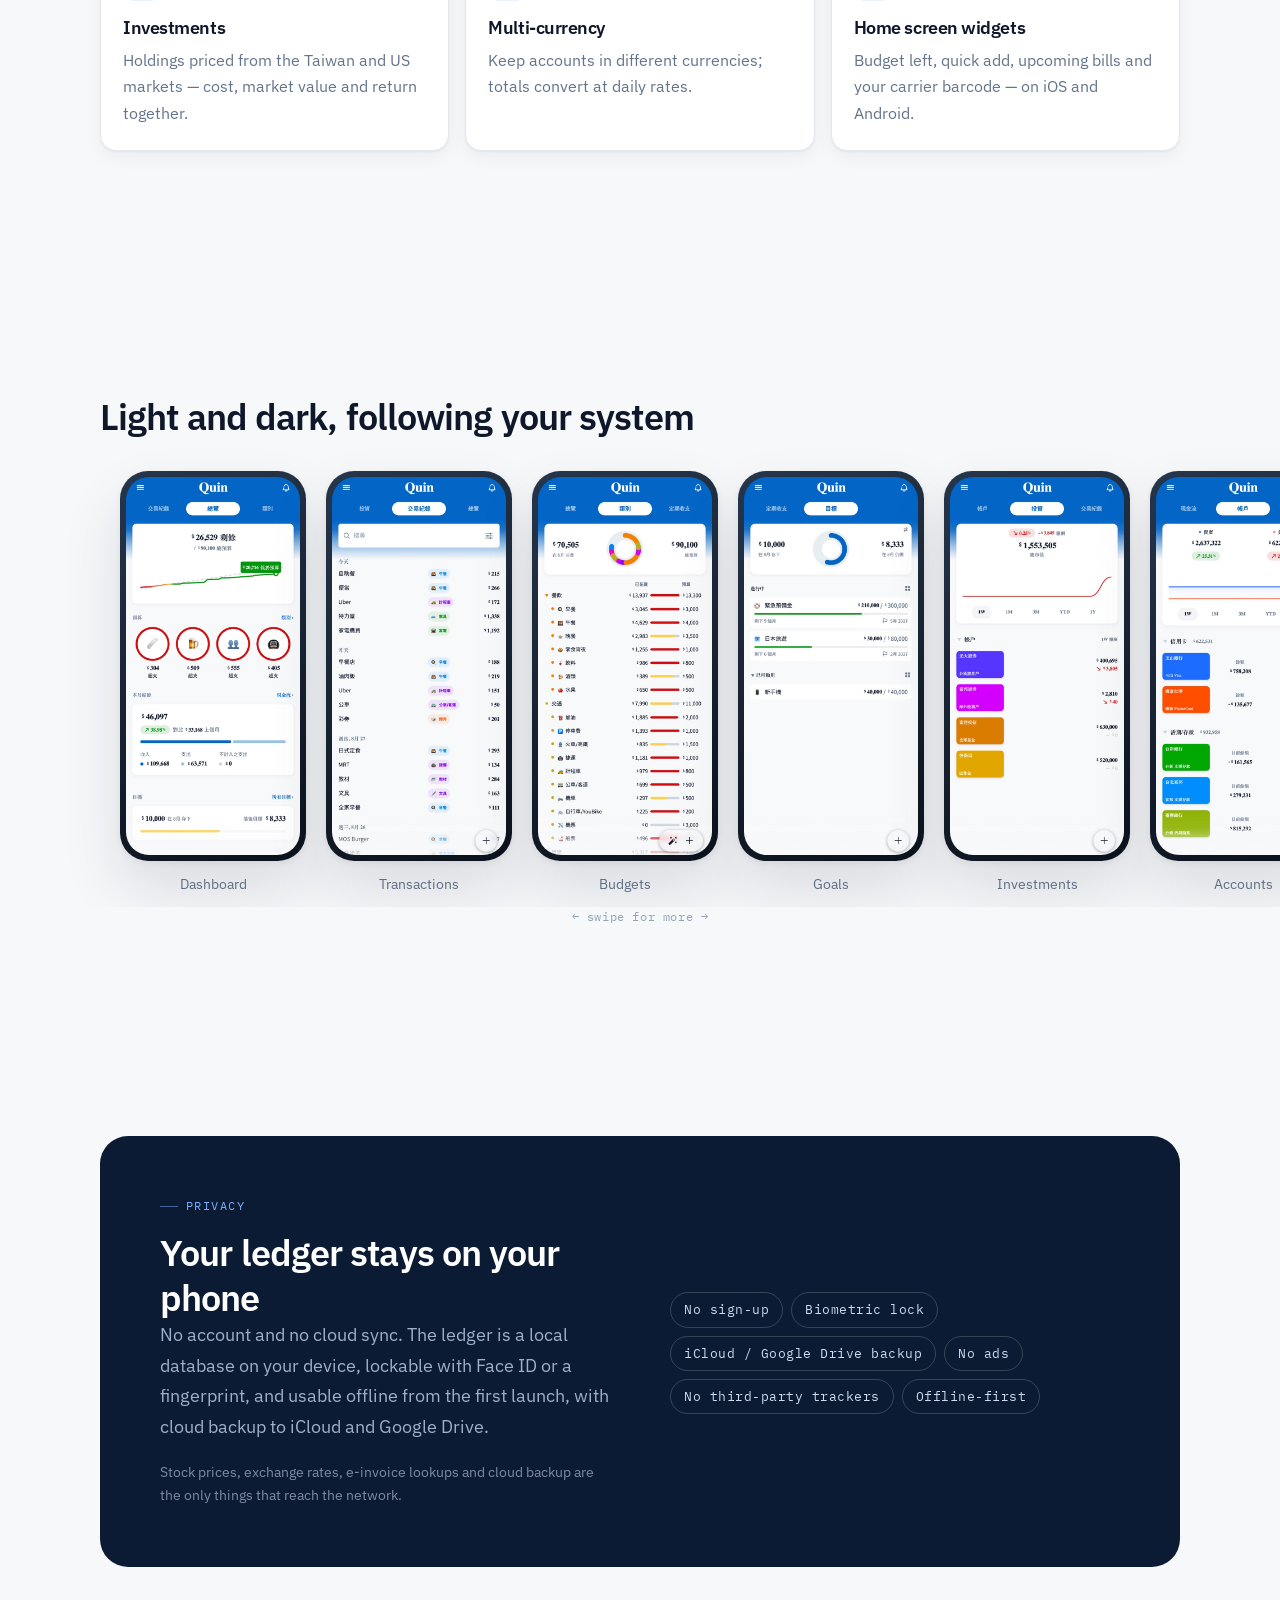
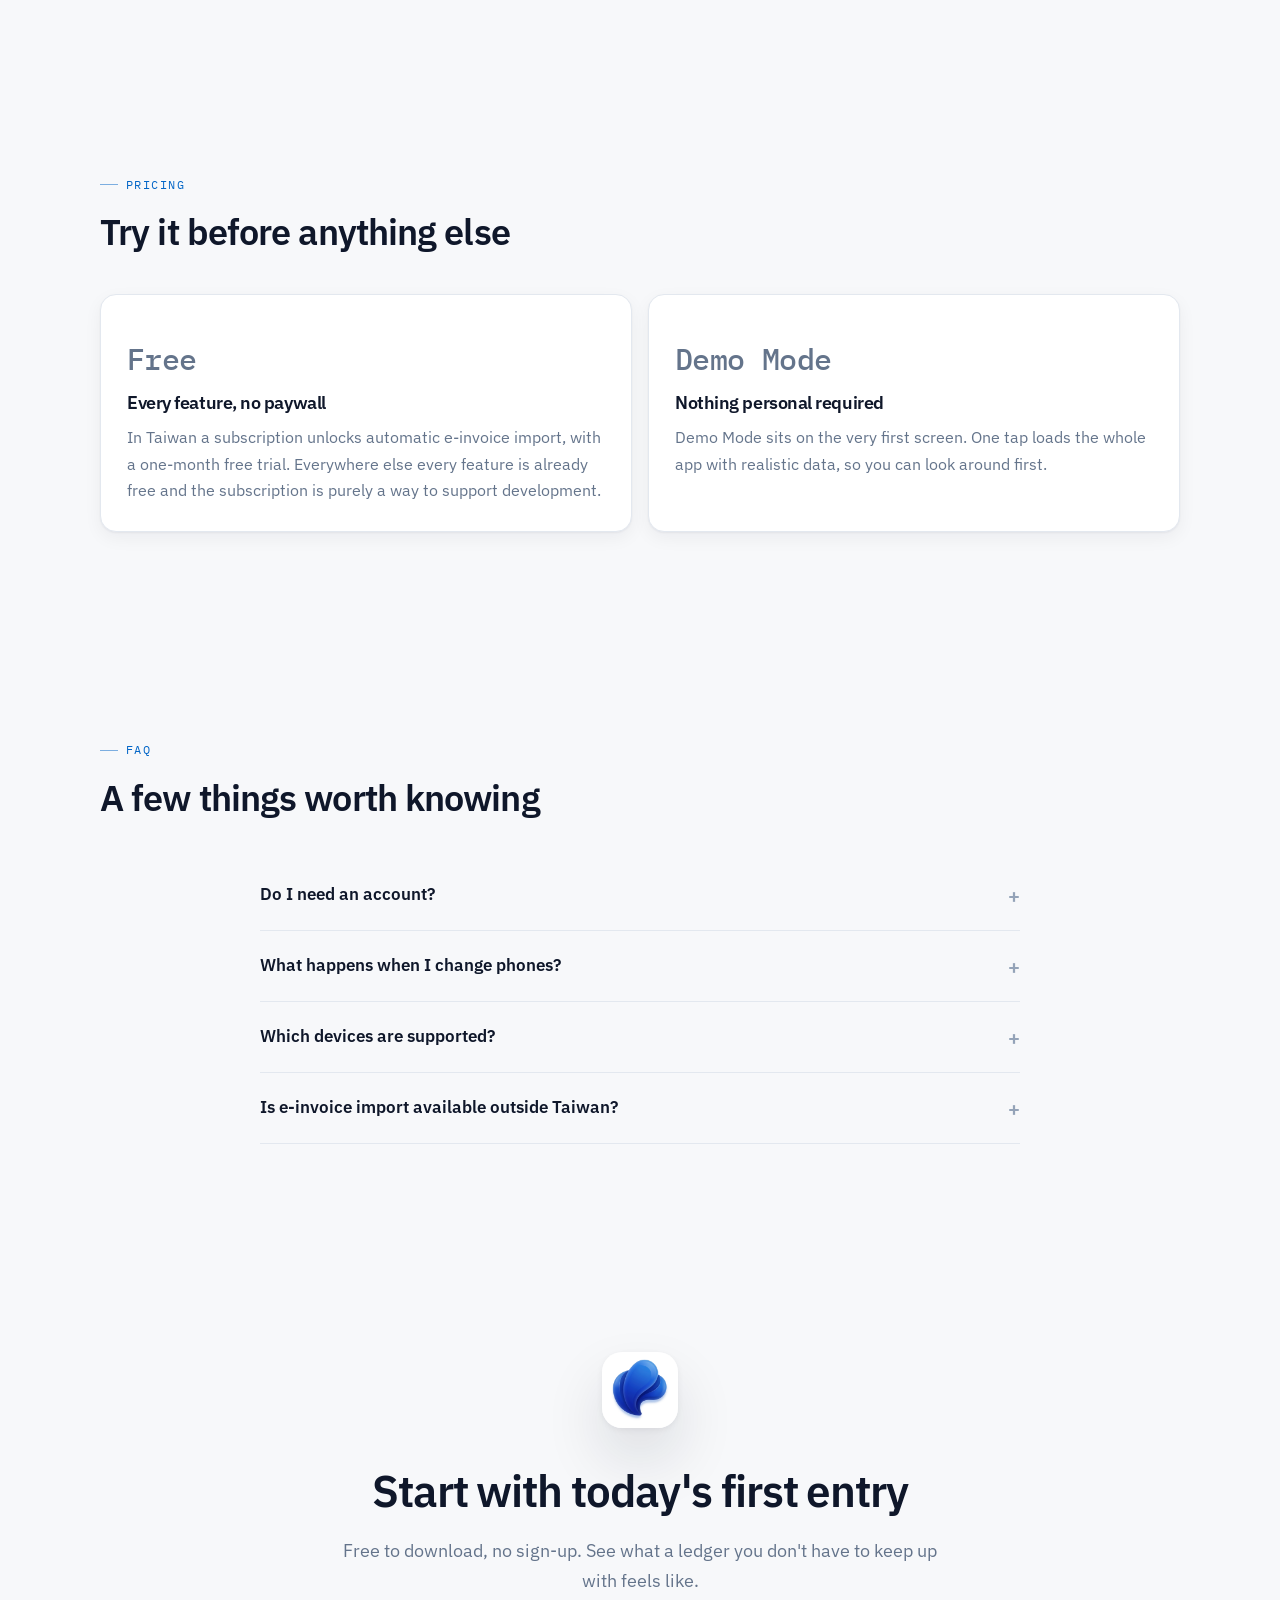
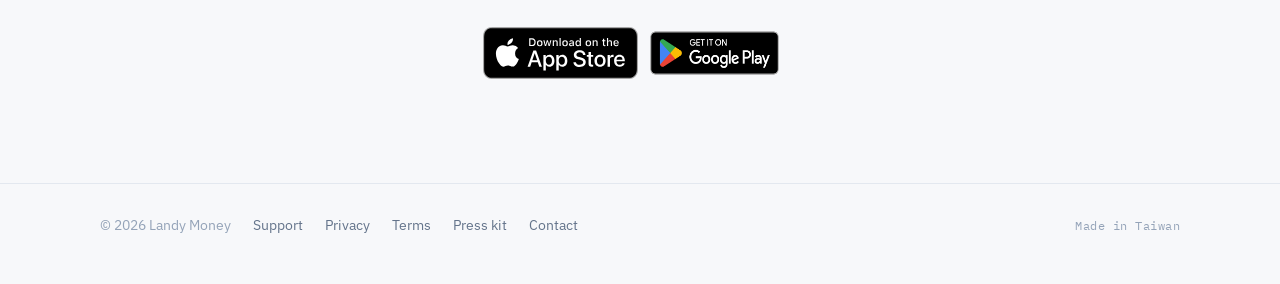
==== commit 95ac9e7c: "Drop the "No cloud sync" pills now that cloud backup is supported Co-Authored-By: Claude Opus 5.5 <n" ====
--- a/index.html
+++ b/index.html
@@ -138,7 +138,6 @@
   <div class="facts">
     <div class="wrap">
       <span data-l="zh">不用註冊</span><span data-l="en">No sign-up</span>
-      <span data-l="zh">沒有雲端同步</span><span data-l="en">No cloud sync</span>
       <span data-l="zh">離線可用</span><span data-l="en">Works offline</span>
       <span data-l="zh">無廣告、無第三方追蹤</span><span data-l="en">No ads, no trackers</span>
       <span data-l="zh">10 種介面語言</span><span data-l="en">10 interface languages</span>
@@ -297,7 +296,6 @@
         </div>
         <div class="pills">
           <span data-l="zh">不用註冊</span><span data-l="en">No sign-up</span>
-          <span data-l="zh">沒有雲端同步</span><span data-l="en">No cloud sync</span>
           <span data-l="zh">生物辨識上鎖</span><span data-l="en">Biometric lock</span>
           <span data-l="zh">iCloud／Google Drive 備份</span><span data-l="en">iCloud / Google Drive backup</span>
           <span data-l="zh">無廣告</span><span data-l="en">No ads</span>
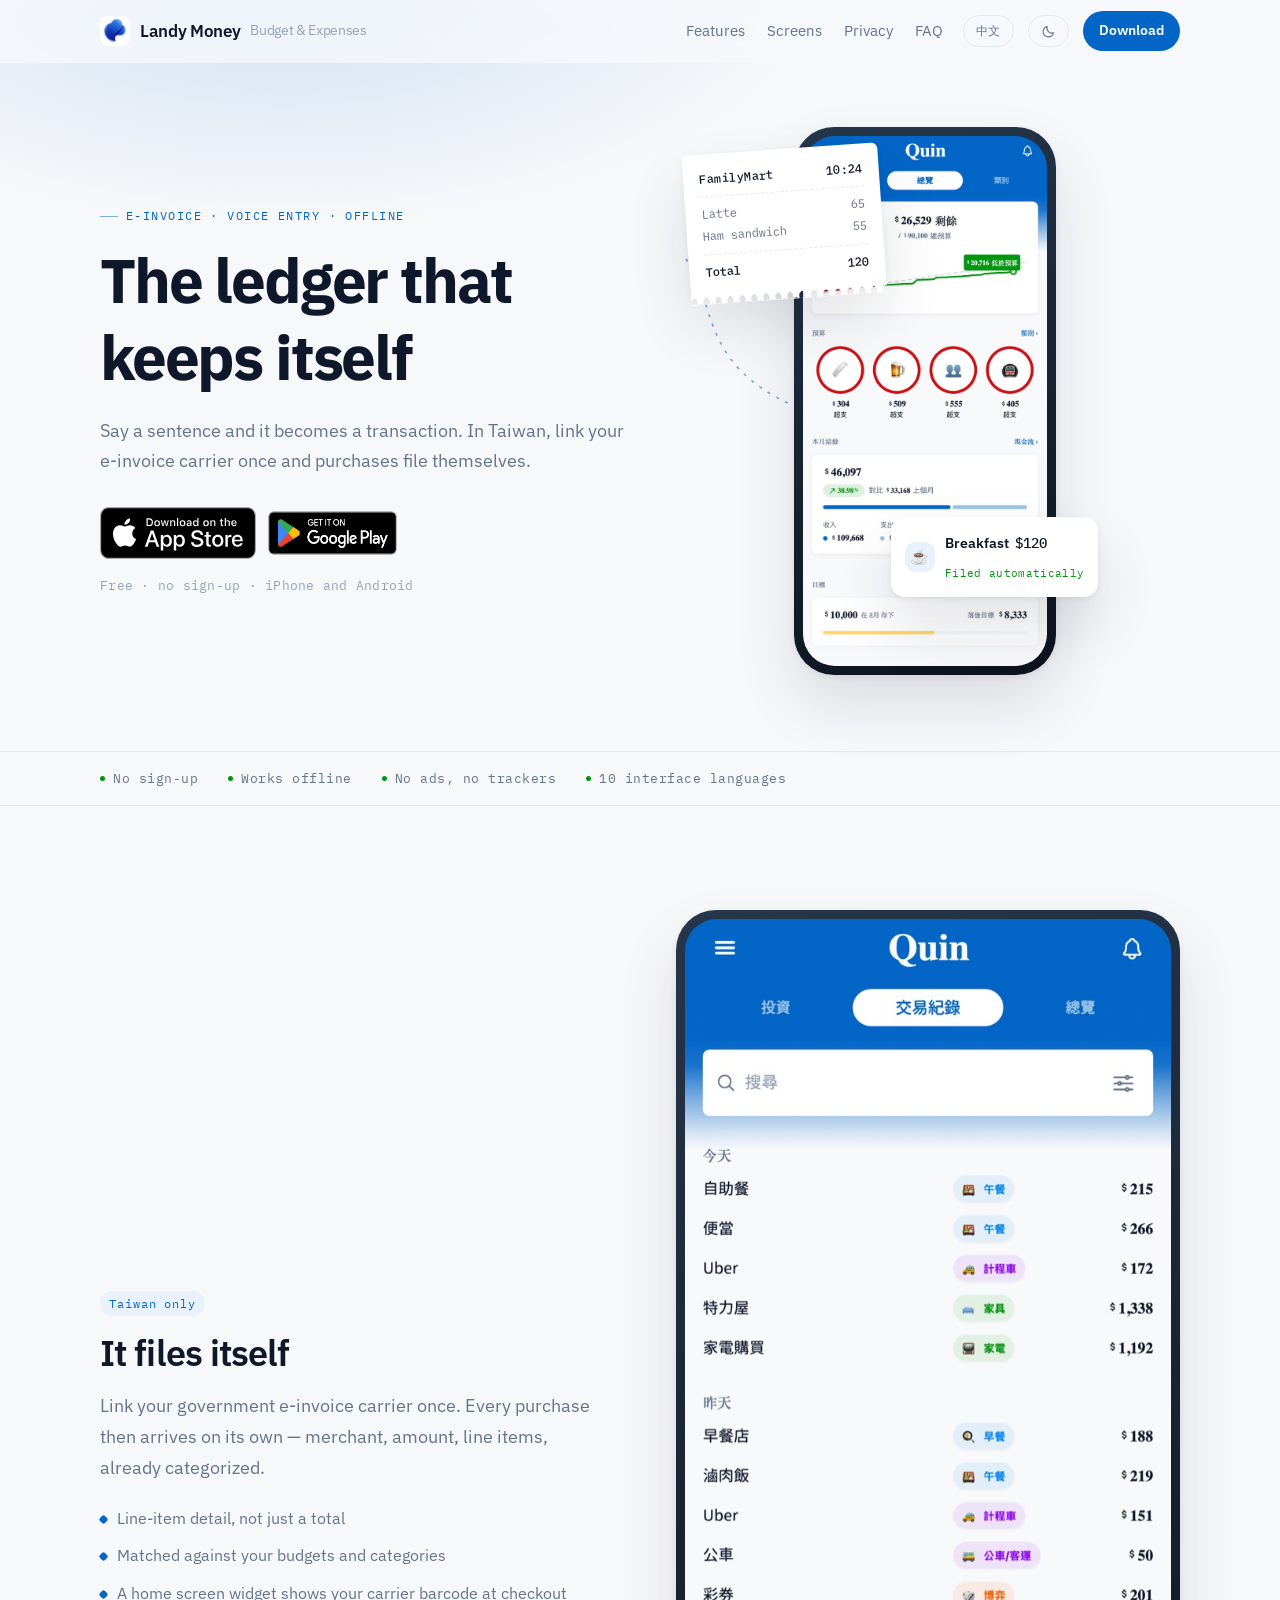
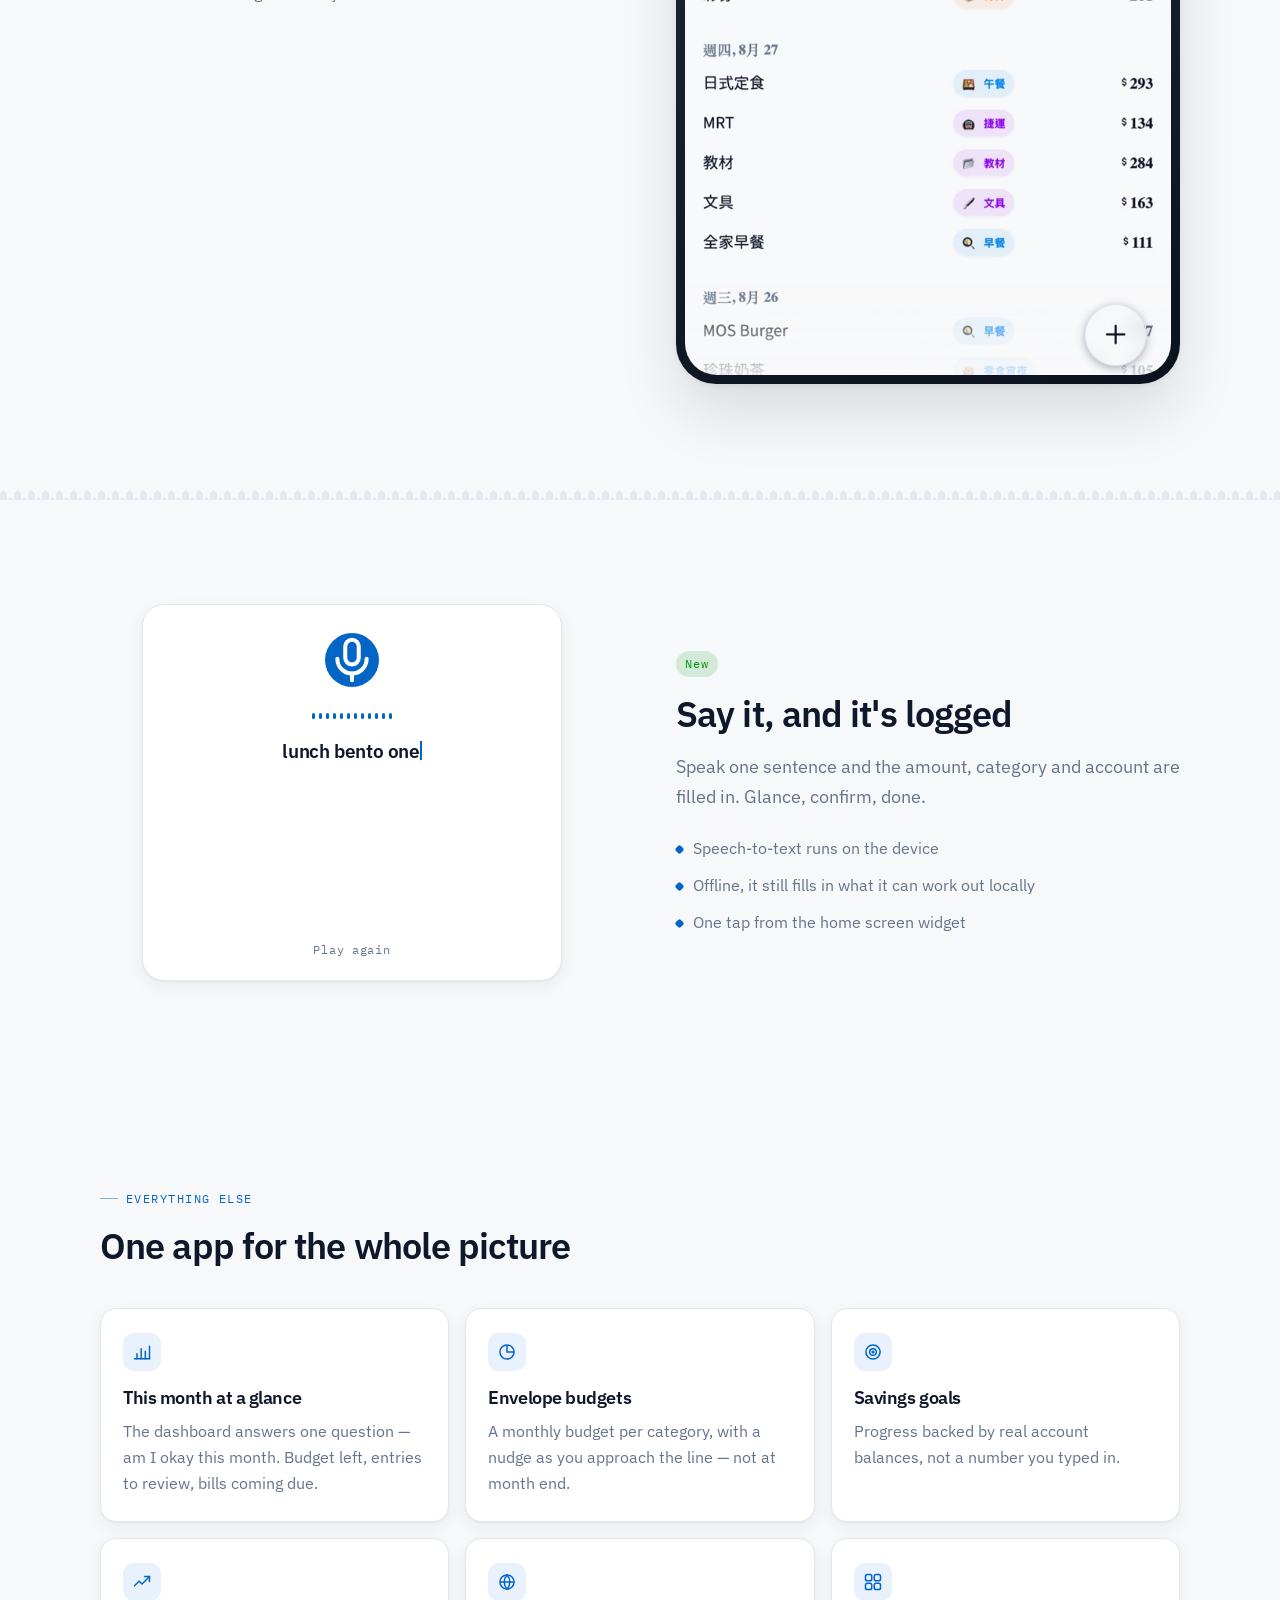
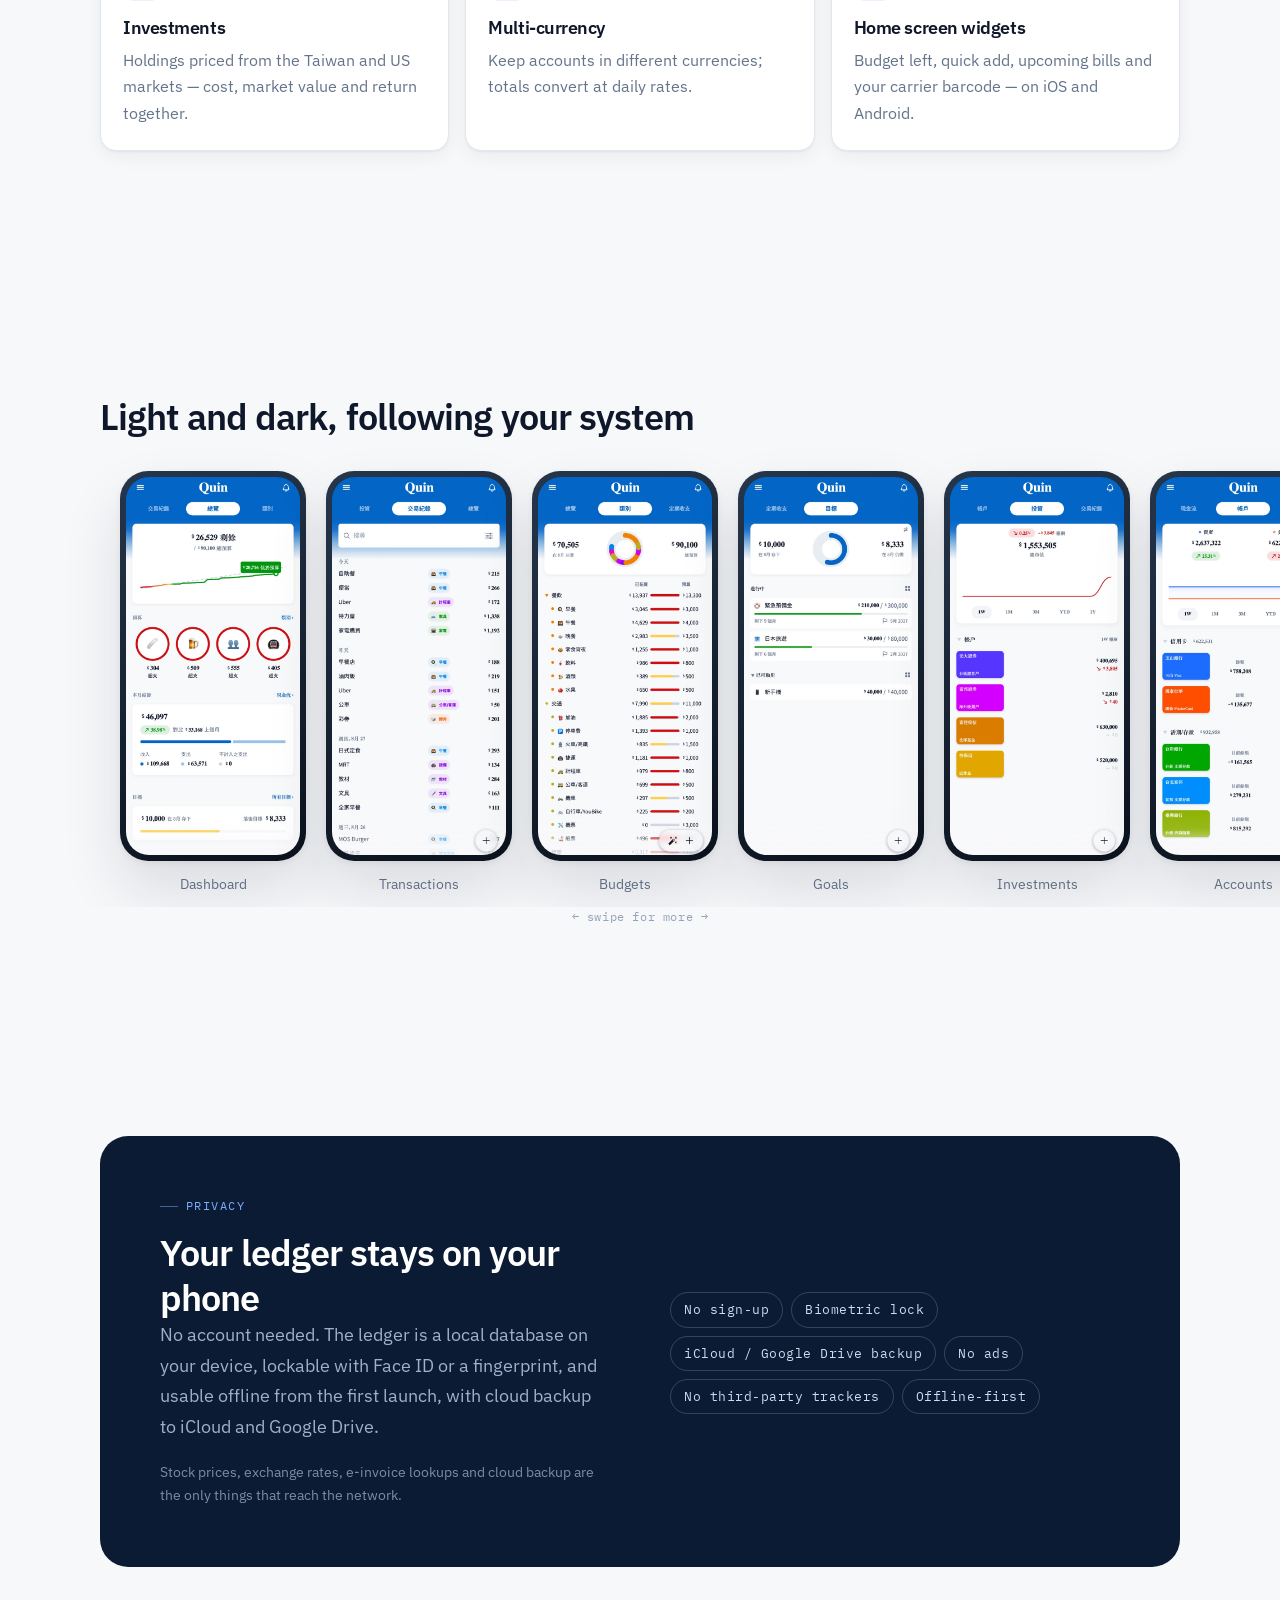
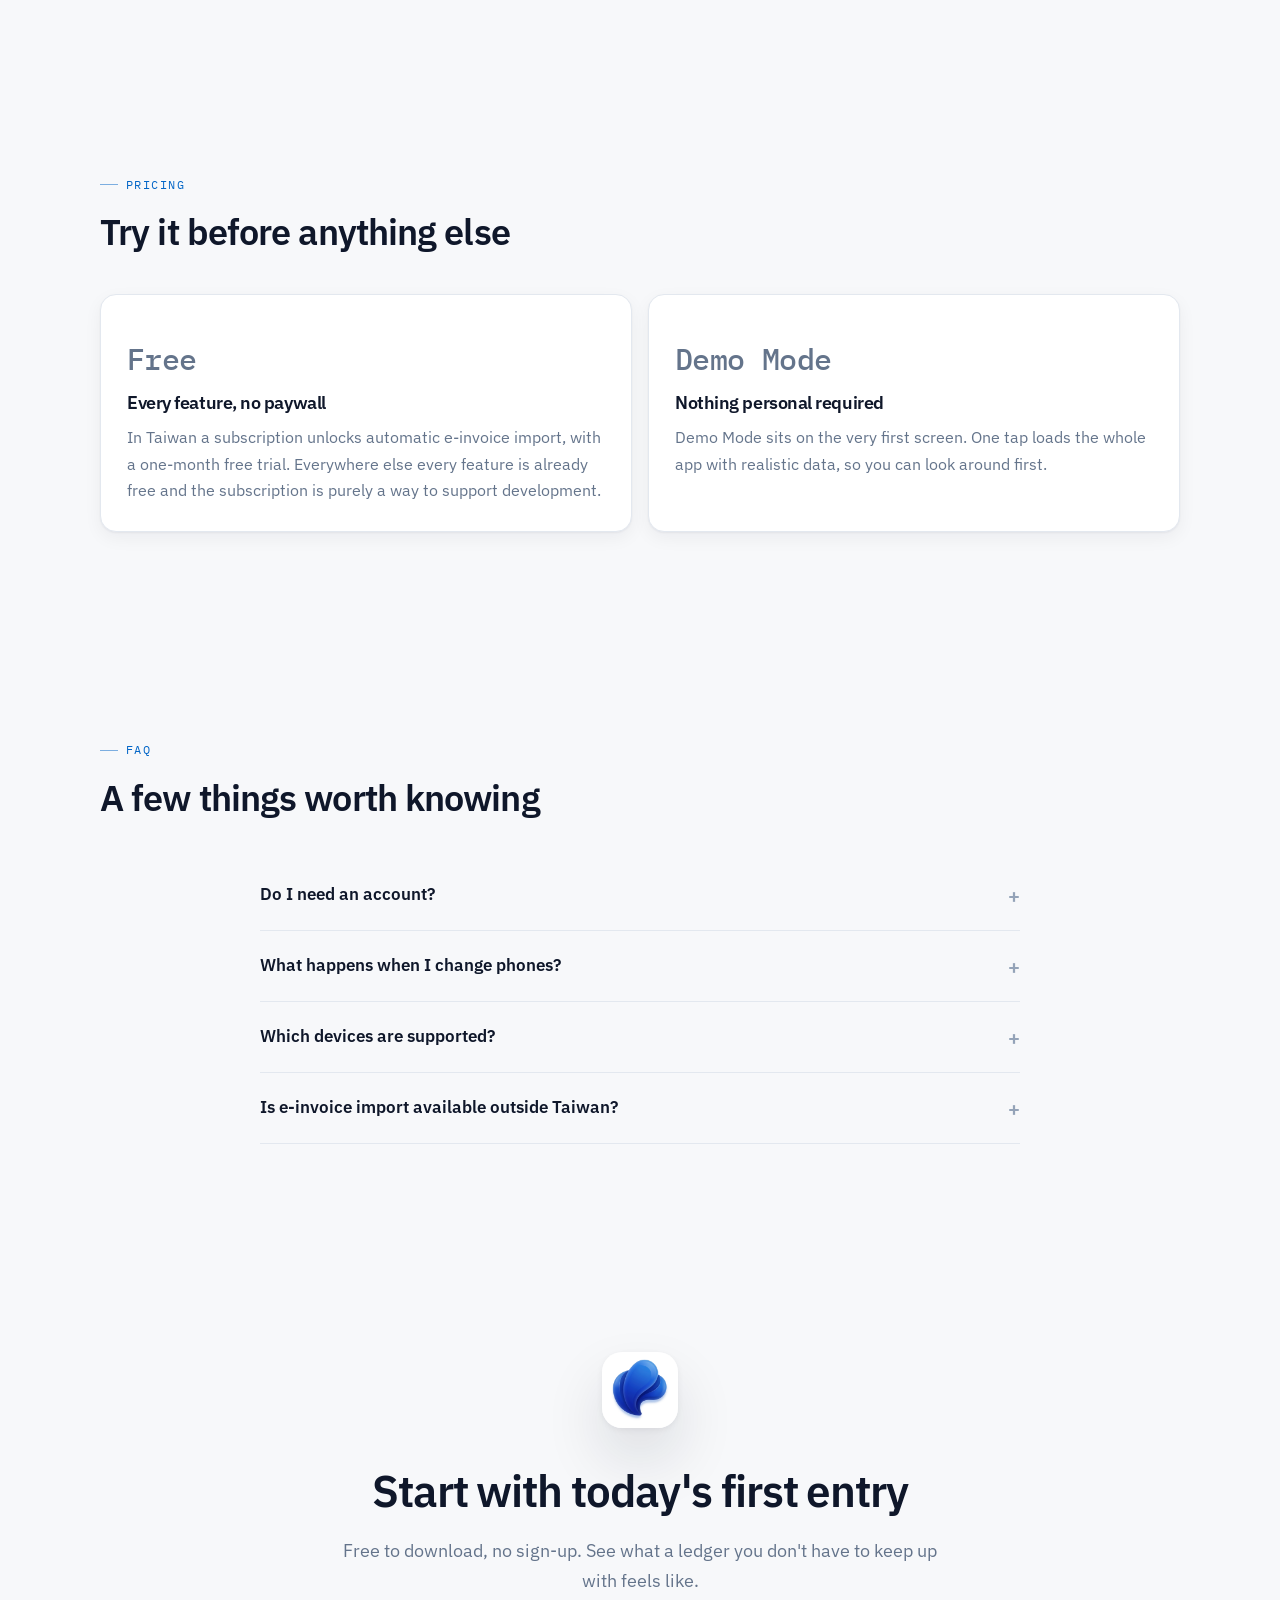
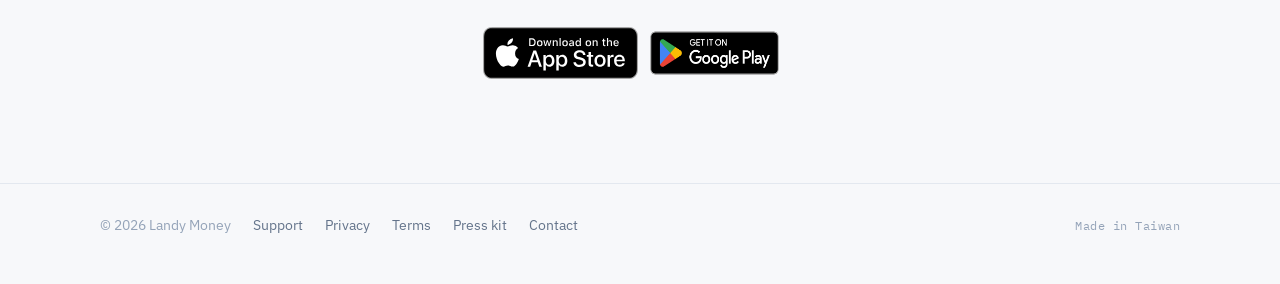
==== commit c649e2ac: "Drop the remaining "no cloud" wording from the site and press kit Co-Authored-By: Claude Opus 5.5 <n" ====
--- a/index.html
+++ b/index.html
@@ -4,7 +4,7 @@
 <meta charset="utf-8">
 <meta name="viewport" content="width=device-width, initial-scale=1, viewport-fit=cover">
 <title>Landy Money 懶得記 — 帳本自己會寫</title>
-<meta name="description" content="綁定電子發票載具，消費自動變成分類好的交易；說一句話也能記一筆。預算、目標、投資、多幣別都在裡面。免帳號、免雲端，離線就能用。iPhone 與 Android 免費下載。">
+<meta name="description" content="綁定電子發票載具，消費自動變成分類好的交易；說一句話也能記一筆。預算、目標、投資、多幣別都在裡面。免帳號、離線就能用，支援 iCloud、Google Drive 雲端備份。iPhone 與 Android 免費下載。">
 <meta name="theme-color" content="#f7f8fa" media="(prefers-color-scheme: light)">
 <meta name="theme-color" content="#000814" media="(prefers-color-scheme: dark)">
 <meta name="apple-itunes-app" content="app-id=6758532357">
@@ -12,7 +12,7 @@
 <link rel="apple-touch-icon" href="assets/icon.png">
 <meta property="og:type" content="website">
 <meta property="og:title" content="Landy Money 懶得記 — 帳本自己會寫">
-<meta property="og:description" content="電子發票自動入帳、語音記一筆。免帳號、免雲端，離線就能用。">
+<meta property="og:description" content="電子發票自動入帳、語音記一筆。免帳號、離線就能用，支援 iCloud、Google Drive 雲端備份。">
 <meta property="og:url" content="https://twentyoneisawesome.github.io/quin-press-kit/">
 <meta property="og:image" content="https://twentyoneisawesome.github.io/quin-press-kit/assets/promo/quin-promo-primary-1920x1080.jpg">
 <meta name="twitter:card" content="summary_large_image">
@@ -286,8 +286,8 @@
           <p class="eyebrow"><span data-l="zh">隱私</span><span data-l="en">Privacy</span></p>
           <h2><span data-l="zh">帳本留在你的手機裡</span><span data-l="en">Your ledger stays on your phone</span></h2>
           <p class="lede">
-            <span data-l="zh">沒有帳號，也沒有雲端同步。資料是裝置上的本機資料庫，可以用 Face ID 或指紋上鎖，第一次打開就能離線使用，並支援 iCloud、Google Drive 雲端備份。</span>
-            <span data-l="en">No account and no cloud sync. The ledger is a local database on your device, lockable with Face ID or a fingerprint, and usable offline from the first launch, with cloud backup to iCloud and Google Drive.</span>
+            <span data-l="zh">不用註冊帳號。資料是裝置上的本機資料庫，可以用 Face ID 或指紋上鎖，第一次打開就能離線使用，並支援 iCloud、Google Drive 雲端備份。</span>
+            <span data-l="en">No account needed. The ledger is a local database on your device, lockable with Face ID or a fingerprint, and usable offline from the first launch, with cloud backup to iCloud and Google Drive.</span>
           </p>
           <p class="note">
             <span data-l="zh">股價、匯率、電子發票查詢與雲端備份需要連線，只有這幾件事會連上網路。</span>
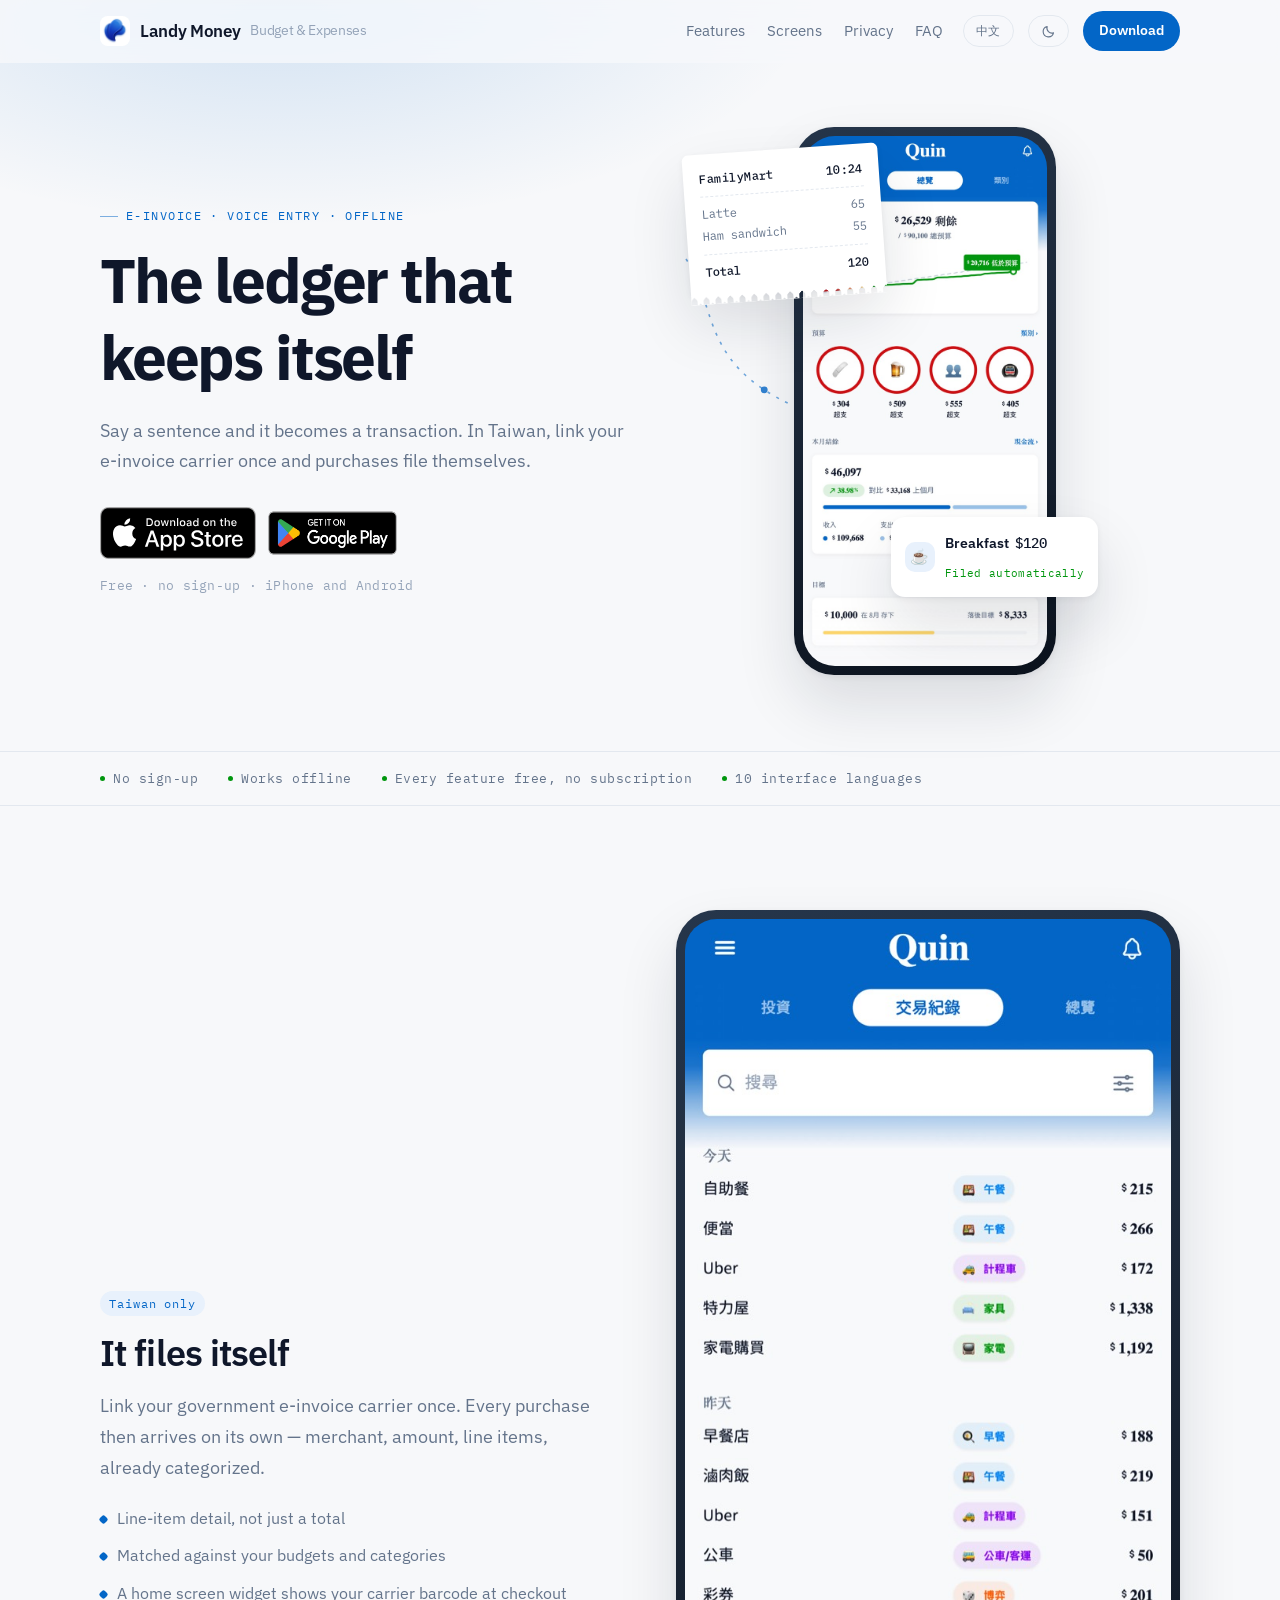
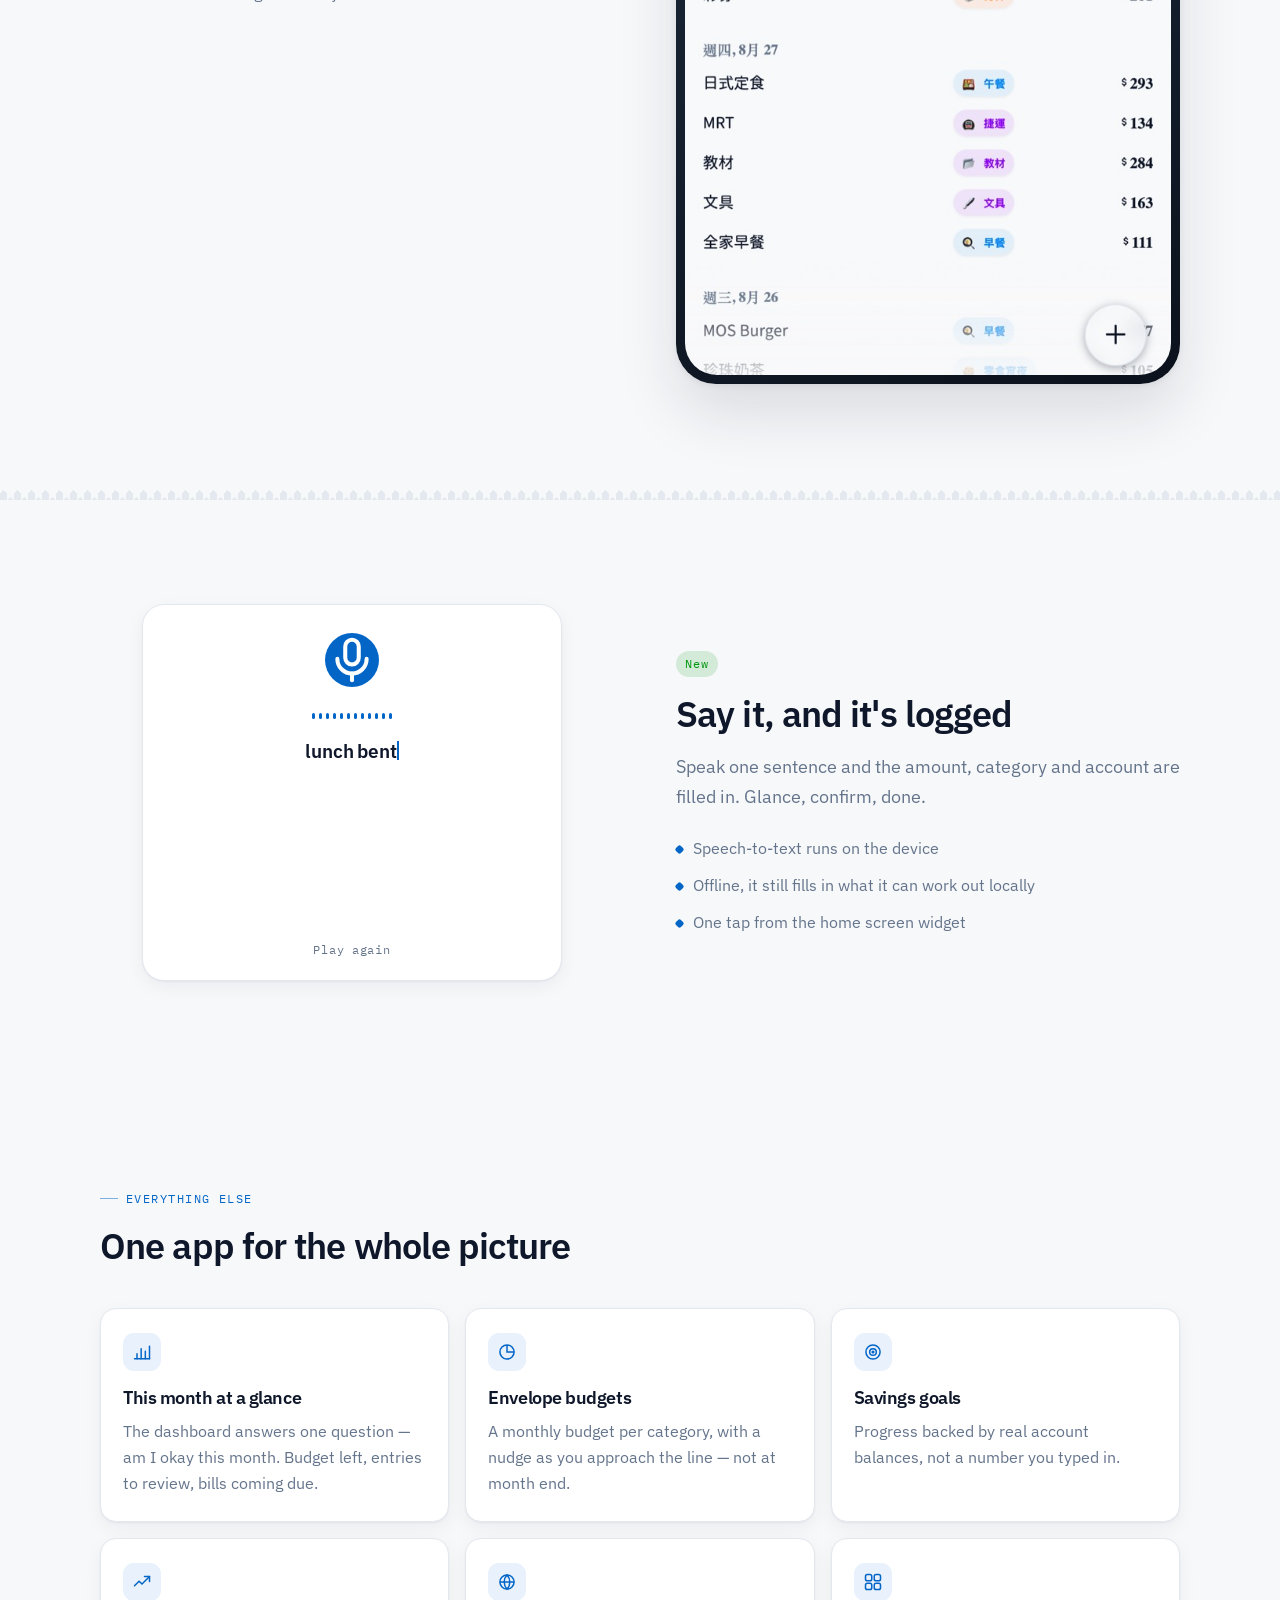
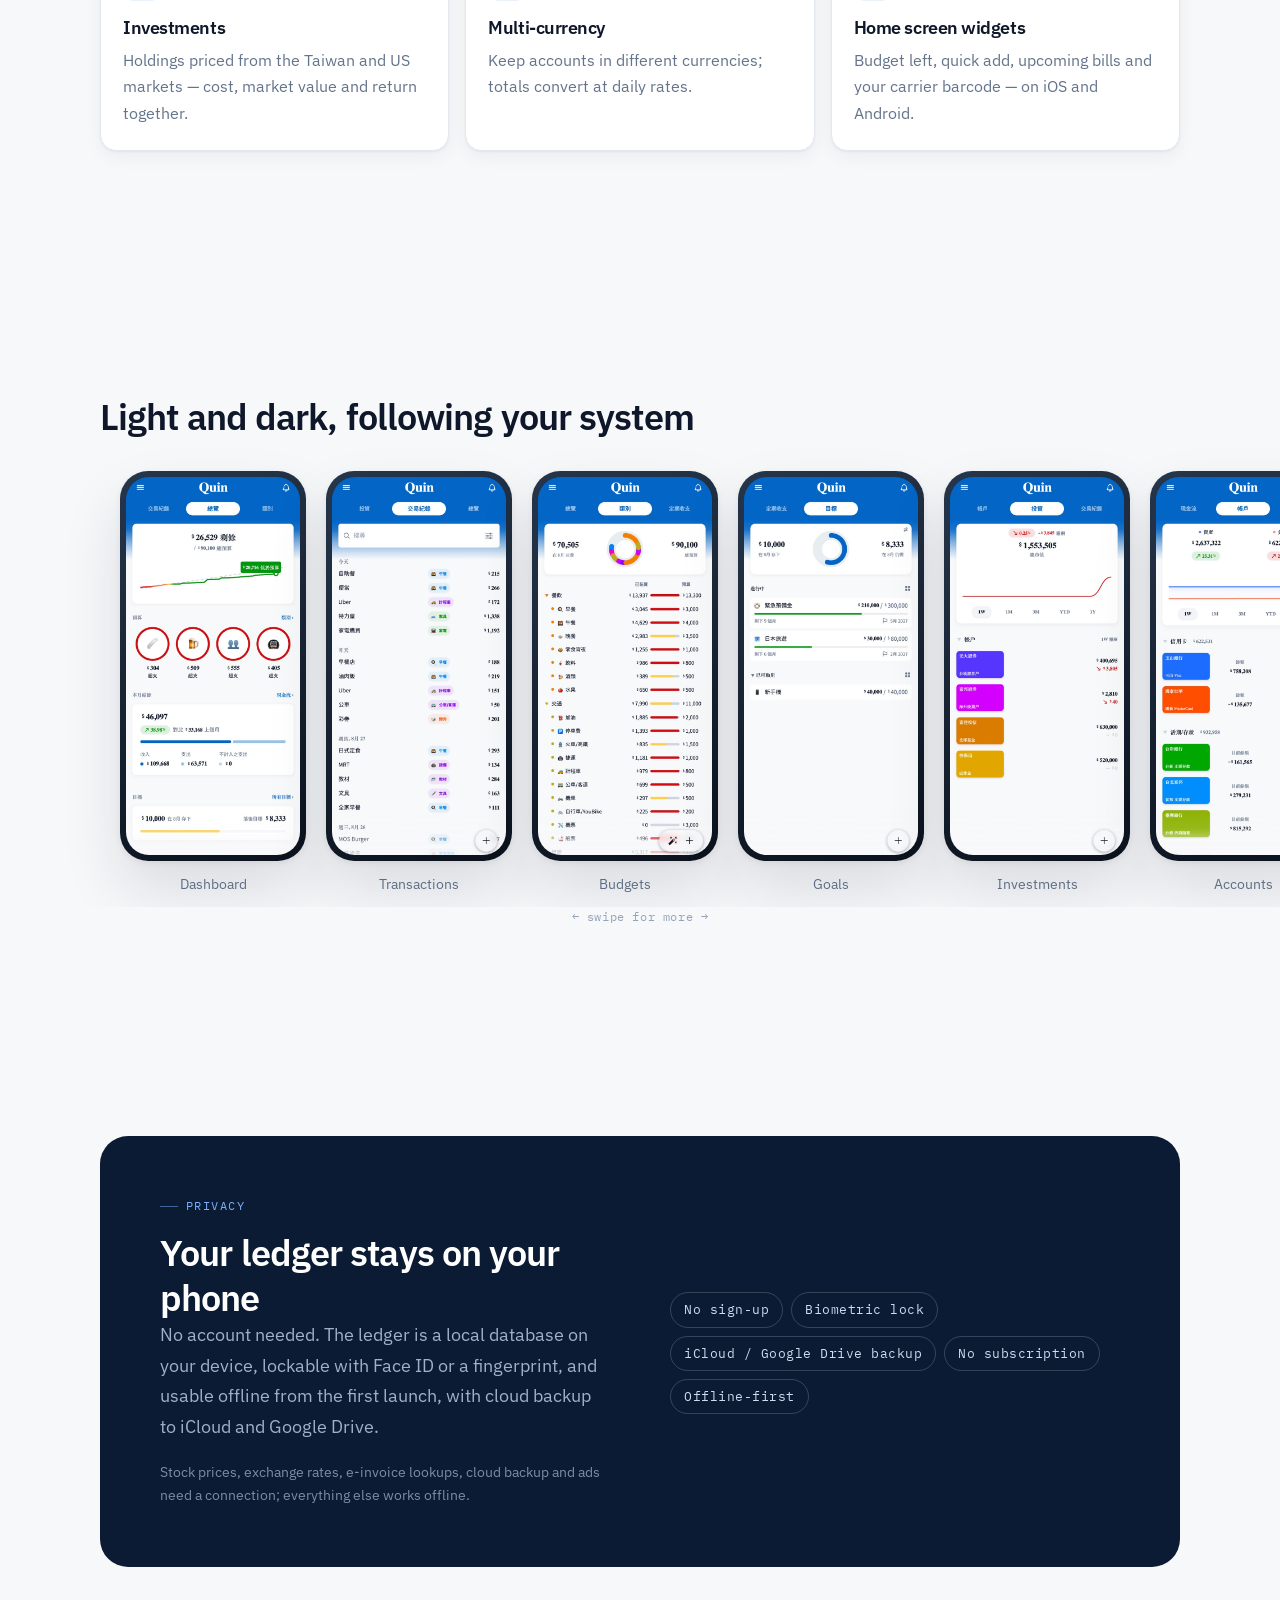
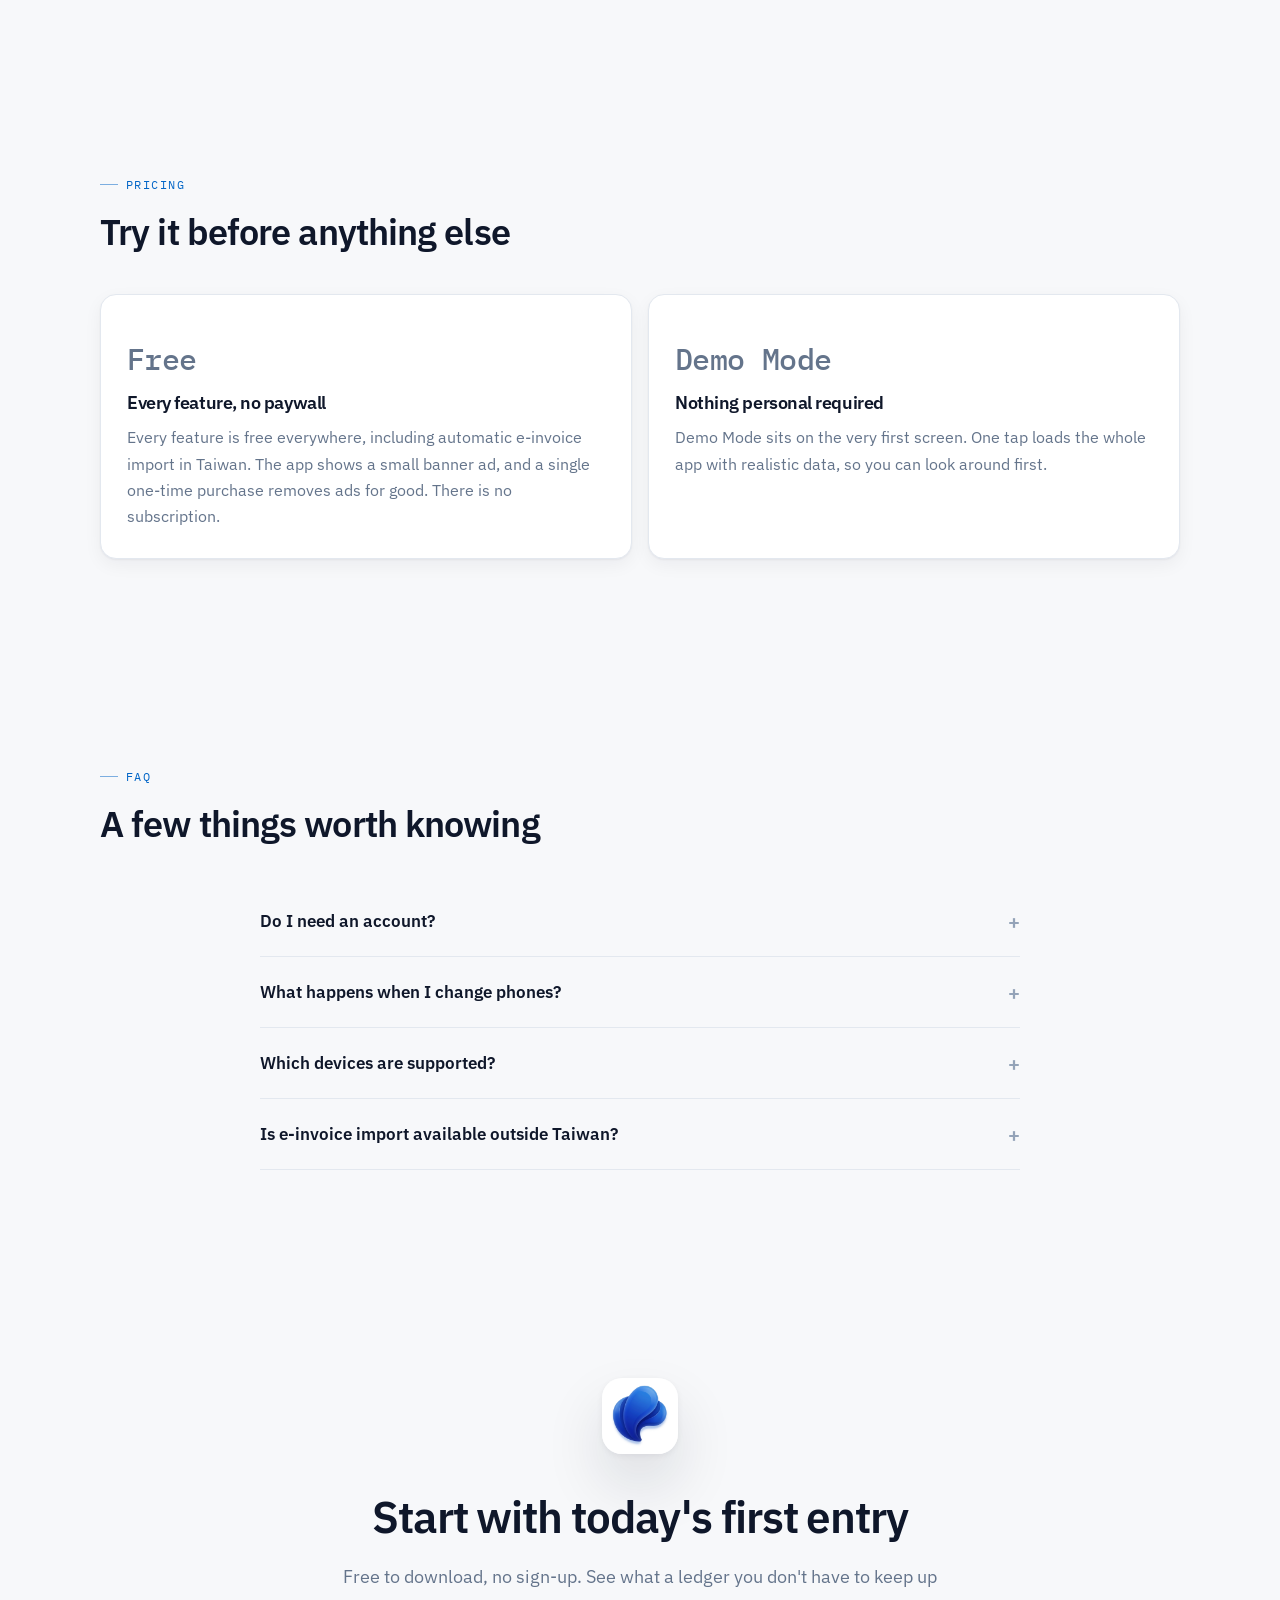
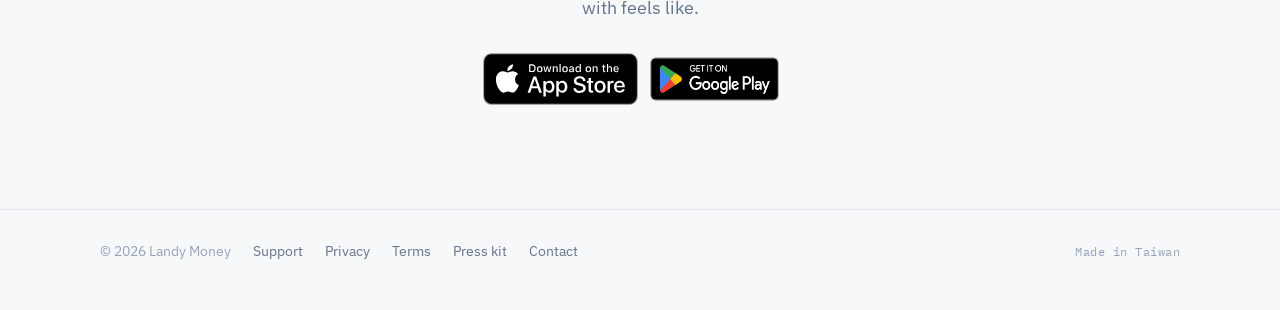
==== commit d63bf2bb: "Describe the free, ad-supported model with a one-time Remove Ads purchase Drop the subscription pric" ====
--- a/index.html
+++ b/index.html
@@ -139,7 +139,7 @@
     <div class="wrap">
       <span data-l="zh">不用註冊</span><span data-l="en">No sign-up</span>
       <span data-l="zh">離線可用</span><span data-l="en">Works offline</span>
-      <span data-l="zh">無廣告、無第三方追蹤</span><span data-l="en">No ads, no trackers</span>
+      <span data-l="zh">功能全部免費、沒有訂閱</span><span data-l="en">Every feature free, no subscription</span>
       <span data-l="zh">10 種介面語言</span><span data-l="en">10 interface languages</span>
     </div>
   </div>
@@ -290,16 +290,15 @@
             <span data-l="en">No account needed. The ledger is a local database on your device, lockable with Face ID or a fingerprint, and usable offline from the first launch, with cloud backup to iCloud and Google Drive.</span>
           </p>
           <p class="note">
-            <span data-l="zh">股價、匯率、電子發票查詢與雲端備份需要連線，只有這幾件事會連上網路。</span>
-            <span data-l="en">Stock prices, exchange rates, e-invoice lookups and cloud backup are the only things that reach the network.</span>
+            <span data-l="zh">股價、匯率、電子發票查詢、雲端備份與廣告需要連線，其餘功能離線都能用。</span>
+            <span data-l="en">Stock prices, exchange rates, e-invoice lookups, cloud backup and ads need a connection; everything else works offline.</span>
           </p>
         </div>
         <div class="pills">
           <span data-l="zh">不用註冊</span><span data-l="en">No sign-up</span>
           <span data-l="zh">生物辨識上鎖</span><span data-l="en">Biometric lock</span>
           <span data-l="zh">iCloud／Google Drive 備份</span><span data-l="en">iCloud / Google Drive backup</span>
-          <span data-l="zh">無廣告</span><span data-l="en">No ads</span>
-          <span data-l="zh">無第三方追蹤</span><span data-l="en">No third-party trackers</span>
+          <span data-l="zh">沒有訂閱</span><span data-l="en">No subscription</span>
           <span data-l="zh">離線可用</span><span data-l="en">Offline-first</span>
         </div>
       </div>
@@ -317,8 +316,8 @@
           <p class="price"><span data-l="zh">免費</span><span data-l="en">Free</span></p>
           <h3 style="margin-top:8px"><span data-l="zh">功能全部給你</span><span data-l="en">Every feature, no paywall</span></h3>
           <p>
-            <span data-l="zh">台灣的訂閱解鎖電子發票自動匯入，含一個月免費試用。台灣以外，所有功能本來就免費，訂閱純粹是贊助開發。</span>
-            <span data-l="en">In Taiwan a subscription unlocks automatic e-invoice import, with a one-month free trial. Everywhere else every feature is already free and the subscription is purely a way to support development.</span>
+            <span data-l="zh">所有功能在所有地區都免費，台灣的電子發票自動匯入也是。App 內有一則小型橫幅廣告，一次買斷就永久移除，沒有訂閱。</span>
+            <span data-l="en">Every feature is free everywhere, including automatic e-invoice import in Taiwan. The app shows a small banner ad, and a single one-time purchase removes ads for good. There is no subscription.</span>
           </p>
         </div>
         <div class="panel reveal">
